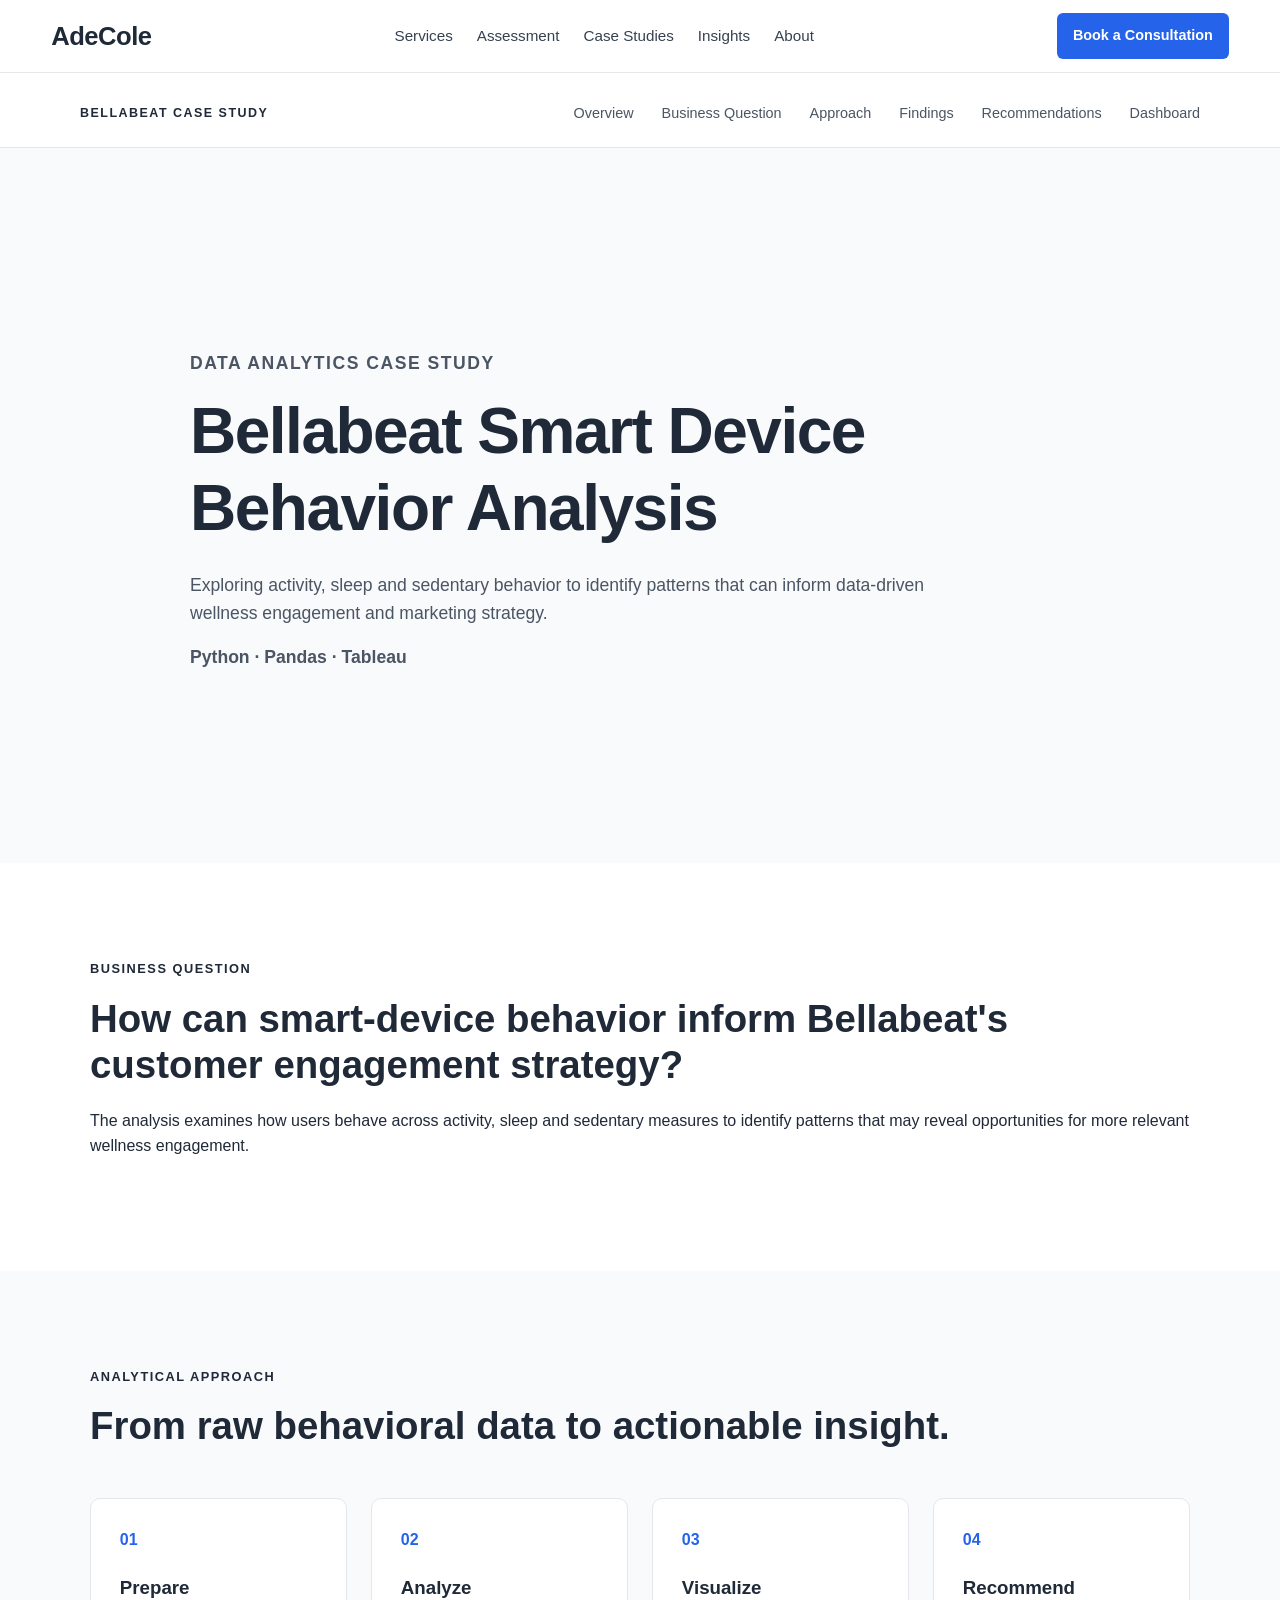
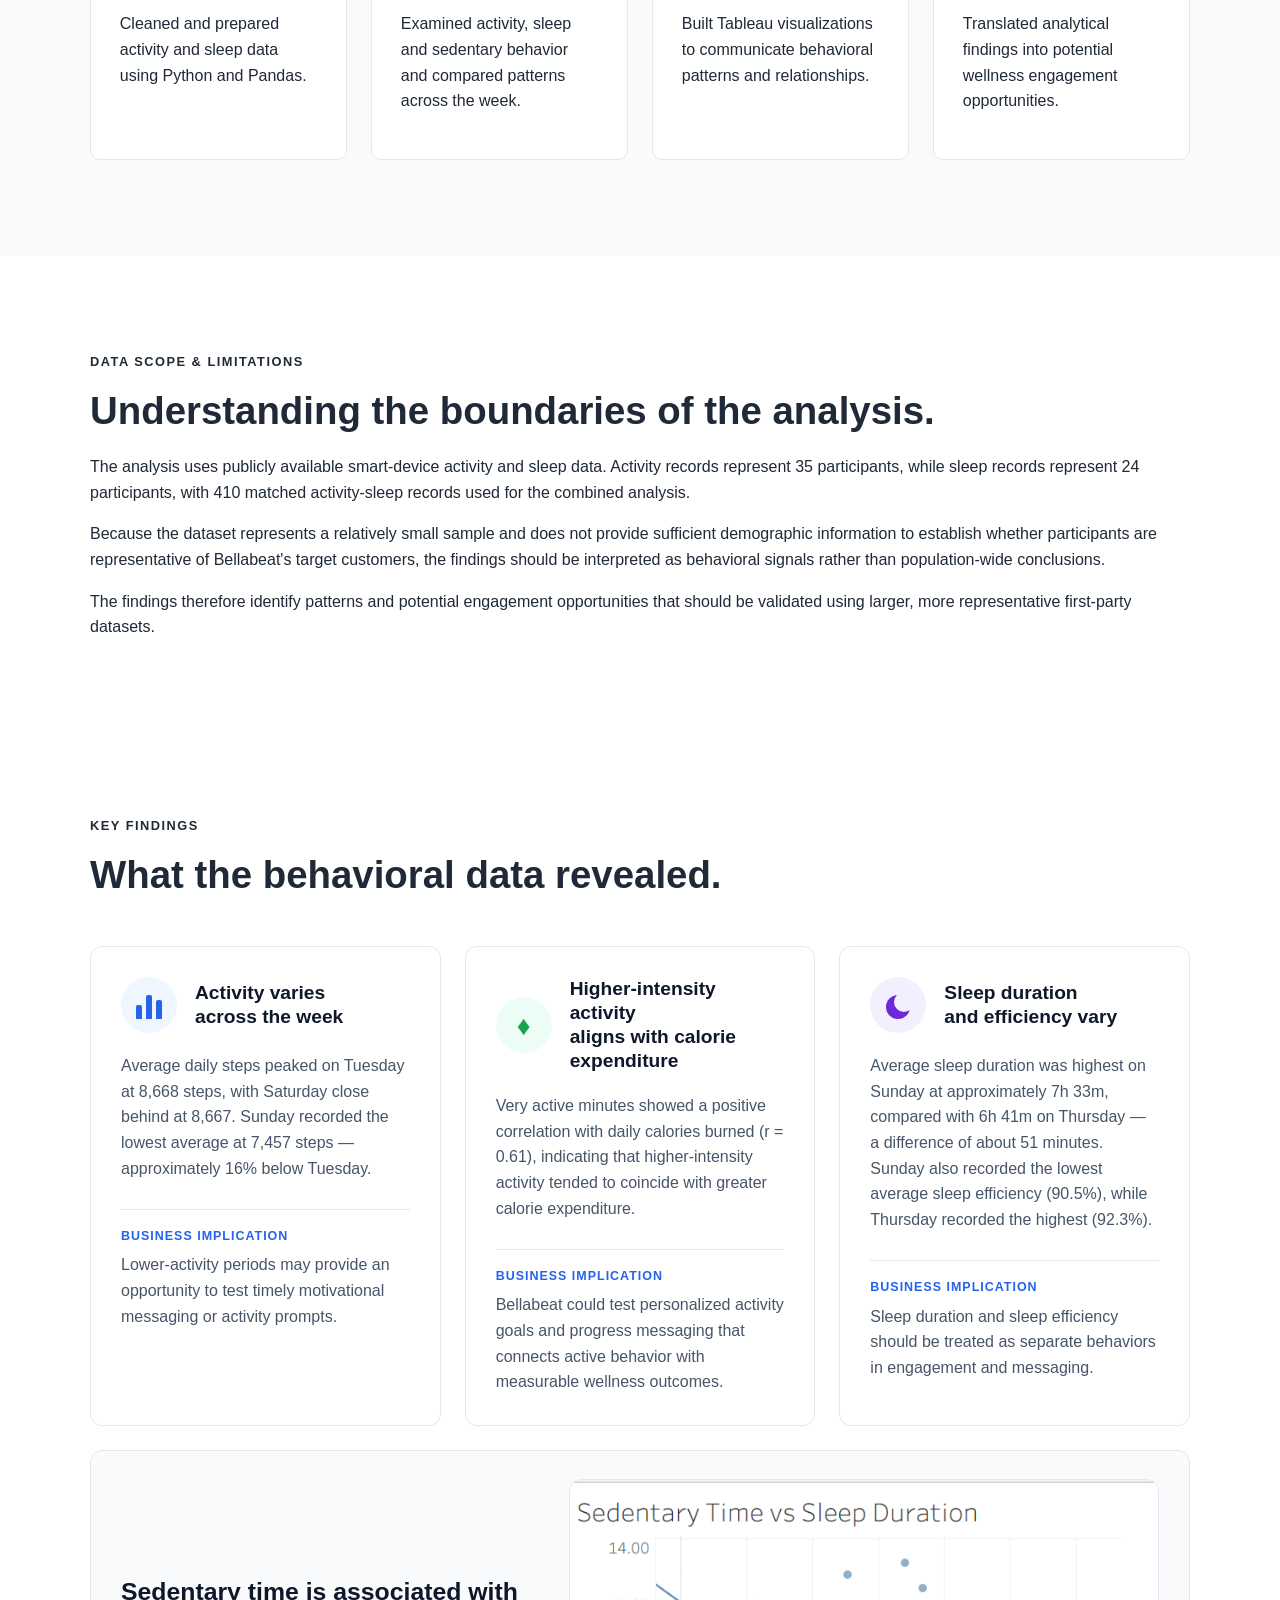
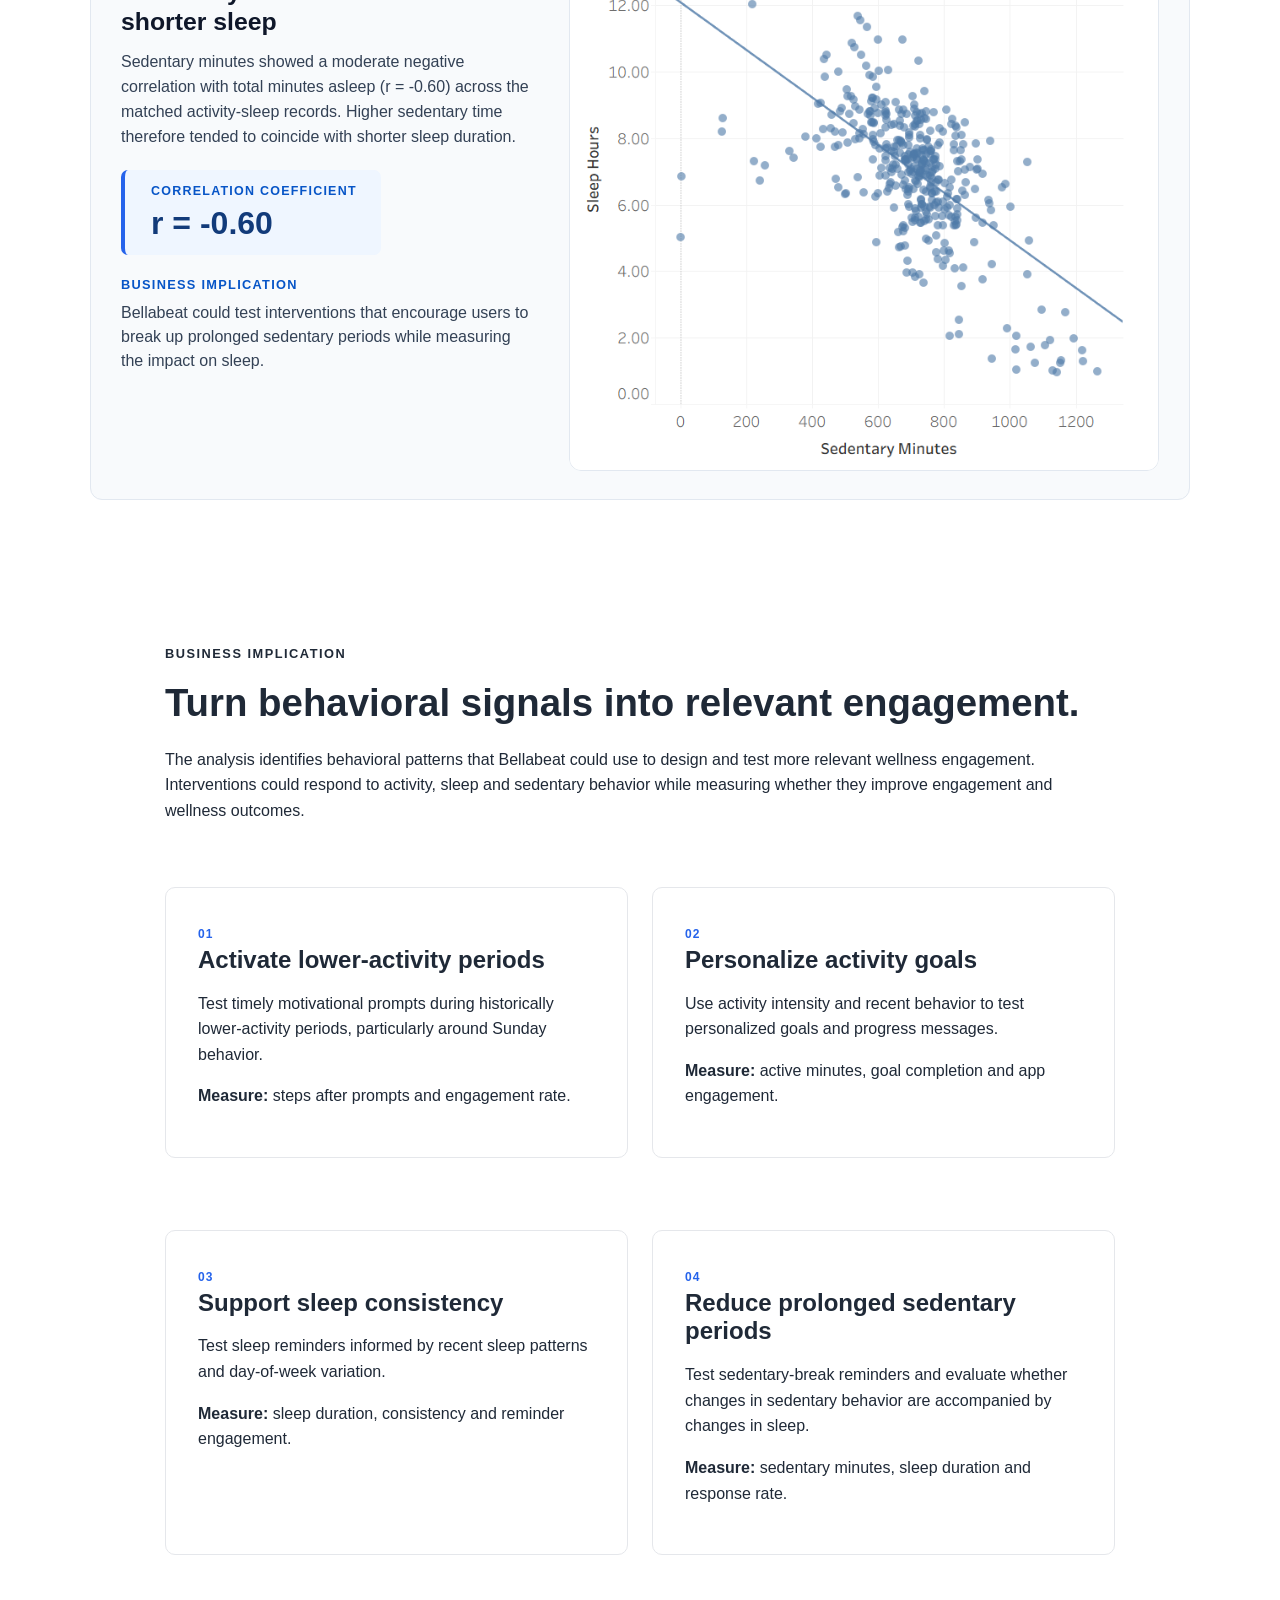
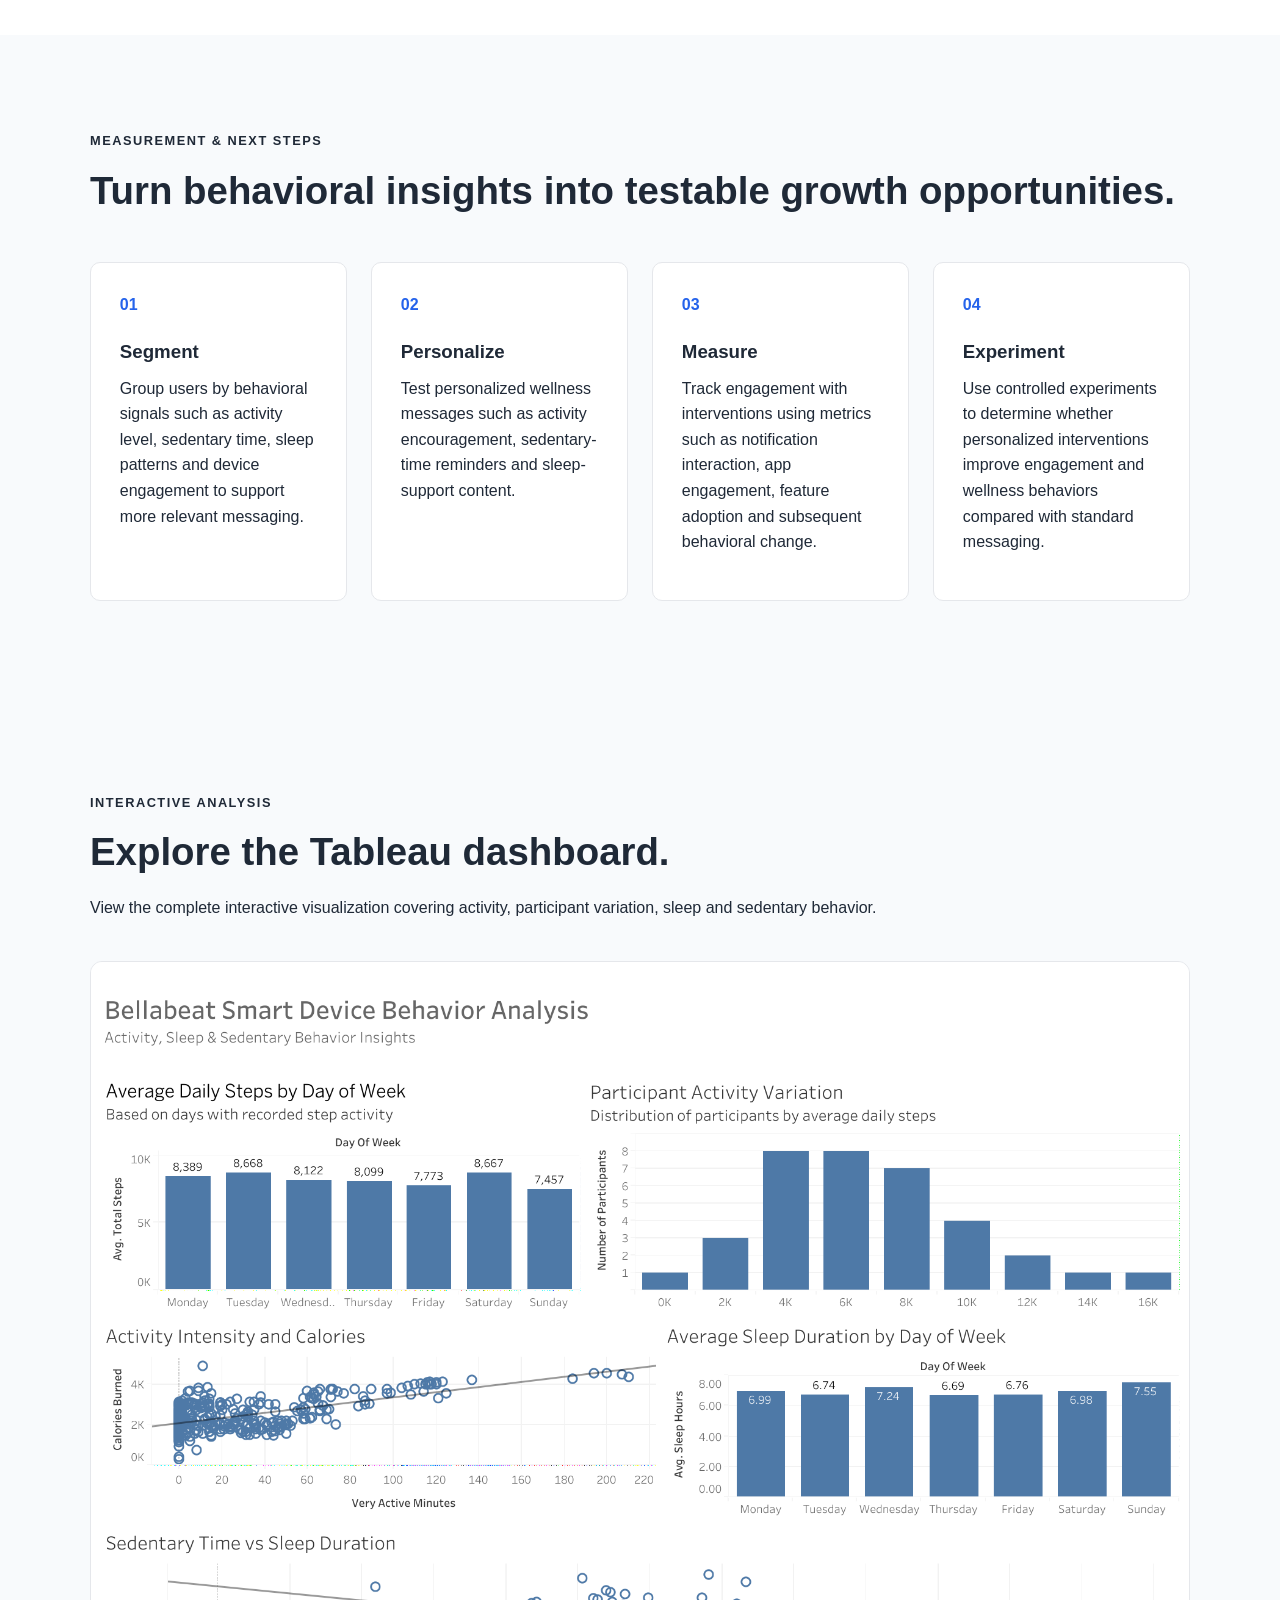
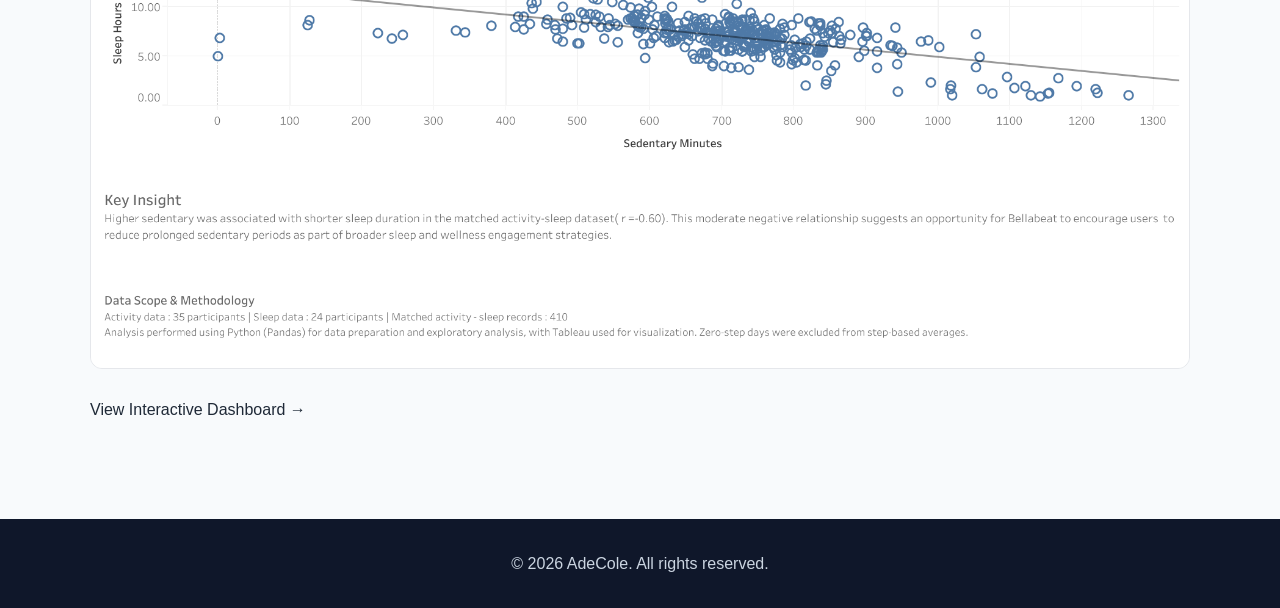
==== bellabeat-case-study.html @ 44831646 "Add Bellabeat and Cyclistic case studies with responsive dashboards" ====
<!DOCTYPE html>
<html lang="en">

<head>
    <meta charset="UTF-8">
    <meta name="viewport" content="width=device-width, initial-scale=1.0">

    <title>Bellabeat Smart Device Behavior Analysis | AdeCole</title>

    <meta
        name="description"
        content="Bellabeat smart device behavior analysis examining activity, sleep and sedentary behavior using Python, Pandas and Tableau."
    >

    <link rel="stylesheet" href="style.css">
</head>

<body>

    <!-- Navigation -->
    <header class="site-header">
        <nav class="navbar">

            <a href="index.html" class="logo">
                AdeCole
            </a>

            <div class="nav-links">
                <a href="index.html#services">Services</a>
                <a href="index.html#assessment">Assessment</a>
                <a href="index.html#projects">Case Studies</a>
                <a href="index.html#insights">Insights</a>
                <a href="index.html#about">About</a>
            </div>

            <a href="index.html#contact" class="nav-cta">
                Book a Consultation
            </a>

        </nav>
    </header>
<nav class="case-study-nav">
    <div class="case-study-nav-inner">

        <span class="case-study-label">
            BELLABEAT CASE STUDY
        </span>

        <div class="case-study-links">
            <a href="#overview">Overview</a>
            <a href="#business-question">Business Question</a>
            <a href="#approach">Approach</a>
            <a href="#findings">Findings</a>
            <a href="#recommendations">Recommendations</a>
            <a href="#dashboard">Dashboard</a>
        </div>

    </div>
</nav>

    <main>

        <!-- Case Study Hero -->
        <section class="case-study-hero" id="overview">

            <div class="hero-content">

                <p class="eyebrow">
                    DATA ANALYTICS CASE STUDY
                </p>

                <h1>
                    Bellabeat Smart Device Behavior Analysis
                </h1>

                <p class="hero-text">
                    Exploring activity, sleep and sedentary behavior to
                    identify patterns that can inform data-driven wellness
                    engagement and marketing strategy.
                </p>

                <p>
                    <strong>Python · Pandas · Tableau</strong>
                </p>

            </div>

        </section>


        <!-- Business Question -->
        <section class="problem" id="business-question">

            <div class="section-container">

                <p class="eyebrow">
                    BUSINESS QUESTION
                </p>

                <h2>
                    How can smart-device behavior inform Bellabeat's
                    customer engagement strategy?
                </h2>

                <p>
                    The analysis examines how users behave across activity,
                    sleep and sedentary measures to identify patterns that
                    may reveal opportunities for more relevant wellness
                    engagement.
                </p>

            </div>

        </section>


        <!-- Analytical Approach -->
        <section class="methodology" id="approach">

            <div class="section-container">

                <p class="eyebrow">
                    ANALYTICAL APPROACH
                </p>

                <h2>
                    From raw behavioral data to actionable insight.
                </h2>

                <div class="method-grid">

                    <div class="method-card">
                        <span>01</span>
                        <h3>Prepare</h3>
                        <p>
                            Cleaned and prepared activity and sleep data
                            using Python and Pandas.
                        </p>
                    </div>

                    <div class="method-card">
                        <span>02</span>
                        <h3>Analyze</h3>
                        <p>
                            Examined activity, sleep and sedentary behavior
                            and compared patterns across the week.
                        </p>
                    </div>

                    <div class="method-card">
                        <span>03</span>
                        <h3>Visualize</h3>
                        <p>
                            Built Tableau visualizations to communicate
                            behavioral patterns and relationships.
                        </p>
                    </div>

                    <div class="method-card">
                        <span>04</span>
                        <h3>Recommend</h3>
                        <p>
                            Translated analytical findings into potential
                            wellness engagement opportunities.
                        </p>
                    </div>

                </div>

            </div>

        </section>
<!-- Data Scope & Limitations -->
<section class="problem">

    <div class="section-container">

        <p class="eyebrow">
            DATA SCOPE & LIMITATIONS
        </p>

        <h2>
            Understanding the boundaries of the analysis.
        </h2>

        <p>
            The analysis uses publicly available smart-device activity
            and sleep data. Activity records represent 35 participants,
            while sleep records represent 24 participants, with 410
            matched activity-sleep records used for the combined analysis.
        </p>

        <p>
            Because the dataset represents a relatively small sample and
            does not provide sufficient demographic information to establish
            whether participants are representative of Bellabeat's target
            customers, the findings should be interpreted as behavioral
            signals rather than population-wide conclusions.
        </p>

        <p>
            The findings therefore identify patterns and potential
            engagement opportunities that should be validated using larger,
            more representative first-party datasets.
        </p>

    </div>

</section>

        <!-- Key Findings -->
        <section class="services" id="findings">

            <div class="section-container">

                <p class="eyebrow">
                    KEY FINDINGS
                </p>

                <h2>
                    What the behavioral data revealed.
                </h2>

                <div class="services-grid">

             <article class="bellabeat-finding-card">

    <div class="bellabeat-finding-header">
        <div class="bellabeat-finding-icon activity-icon" aria-hidden="true">
            <span></span>
            <span></span>
            <span></span>
        </div>

        <h3>Activity varies<br>across the week</h3>
    </div>

    <p class="bellabeat-finding-evidence">
        Average daily steps peaked on Tuesday at 8,668 steps,
        with Saturday close behind at 8,667. Sunday recorded
        the lowest average at 7,457 steps — approximately
        16% below Tuesday.
    </p>

    <div class="bellabeat-finding-business">
        <h4>BUSINESS IMPLICATION</h4>

        <p>
            Lower-activity periods may provide an opportunity
            to test timely motivational messaging or activity prompts.
        </p>
    </div>

</article>

            <article class="bellabeat-finding-card">
        <div class="bellabeat-finding-header">

            <div class="bellabeat-finding-icon intensity-icon" aria-hidden="true">
             <span>♦</span>
            </div>

            <h3>Higher-intensity activity<br>
                aligns with calorie expenditure
            </h3>
        </div>
    <p class="bellabeat-finding-evidence">
        Very active minutes showed a positive correlation
        with daily calories burned (r = 0.61), indicating
        that higher-intensity activity tended to coincide
        with greater calorie expenditure.
    </p>
<div class="bellabeat-finding-business">
        <h4>
            BUSINESS IMPLICATION

        </h4>

    <p>
        Bellabeat could test personalized activity goals
        and progress messaging that connects active
        behavior with measurable wellness outcomes.
    </p>
</div>
</article><article class="bellabeat-finding-card">

    <div class="bellabeat-finding-header">
        <div class="bellabeat-finding-icon sleep-icon" aria-hidden="true">
            <span></span>
        </div>

        <h3>Sleep duration<br>and efficiency vary</h3>
    </div>

    <p class="bellabeat-finding-evidence">
        Average sleep duration was highest on Sunday at
        approximately 7h 33m, compared with 6h 41m on
        Thursday — a difference of about 51 minutes.

        Sunday also recorded the lowest average sleep
        efficiency (90.5%), while Thursday recorded the
        highest (92.3%).
    </p>

    <div class="bellabeat-finding-business">
        <h4>BUSINESS IMPLICATION</h4>

        <p>
            Sleep duration and sleep efficiency should be
            treated as separate behaviors in engagement
            and messaging.
        </p>
    </div>

</article>

<article class="bellabeat-sedentary-card">

    <div class="bellabeat-sedentary-content">

        <h3>
            Sedentary time is associated with shorter sleep
        </h3>

        <p class="bellabeat-sedentary-evidence">
            Sedentary minutes showed a moderate negative correlation
            with total minutes asleep (r = -0.60) across the matched
            activity-sleep records. Higher sedentary time therefore
            tended to coincide with shorter sleep duration.
        </p>

        <div class="bellabeat-correlation">
            <span>CORRELATION COEFFICIENT</span>
            <strong>r = -0.60</strong>
        </div>

        <div class="bellabeat-sedentary-business">
            <h4>BUSINESS IMPLICATION</h4>

            <p>
                Bellabeat could test interventions that encourage users
                to break up prolonged sedentary periods while measuring
                the impact on sleep.
            </p>
        </div>

    </div>

    <div class="bellabeat-sedentary-visual">
        <img
            src="images/bellabeat-sedentary-sleep.png"
            alt="Scatter plot showing the relationship between sedentary time and sleep duration">
    </div>

</article>

        </section>


        <!-- Business Recommendation -->
        <section class="transformation" id="recommendations">

    <div class="section-container">

        <p class="eyebrow">
            BUSINESS IMPLICATION
        </p>

        <h2>
            Turn behavioral signals into relevant engagement.
        </h2>

        <p class="recommendations-intro">
            The analysis identifies behavioral patterns that Bellabeat
            could use to design and test more relevant wellness engagement.
            Interventions could respond to activity, sleep and sedentary
            behavior while measuring whether they improve engagement and
            wellness outcomes.
        </p>

        <div class="recommendation-grid">

            <article class="recommendation-card">
                <span class="recommendation-number">01</span>
                <h3>Activate lower-activity periods</h3>
                <p>
                    Test timely motivational prompts during historically
                    lower-activity periods, particularly around Sunday behavior.
                </p>
                <p class="measure">
                    <strong>Measure:</strong> steps after prompts and engagement rate.
                </p>
            </article>

            <article class="recommendation-card">
                <span class="recommendation-number">02</span>
                <h3>Personalize activity goals</h3>
                <p>
                    Use activity intensity and recent behavior to test
                    personalized goals and progress messages.
                </p>
                <p class="measure">
                    <strong>Measure:</strong> active minutes, goal completion
                    and app engagement.
                </p>
            </article>

            <article class="recommendation-card">
                <span class="recommendation-number">03</span>
                <h3>Support sleep consistency</h3>
                <p>
                    Test sleep reminders informed by recent sleep patterns
                    and day-of-week variation.
                </p>
                <p class="measure">
                    <strong>Measure:</strong> sleep duration, consistency
                    and reminder engagement.
                </p>
            </article>

            <article class="recommendation-card">
                <span class="recommendation-number">04</span>
                <h3>Reduce prolonged sedentary periods</h3>
                <p>
                    Test sedentary-break reminders and evaluate whether
                    changes in sedentary behavior are accompanied by changes
                    in sleep.
                </p>
                <p class="measure">
                    <strong>Measure:</strong> sedentary minutes, sleep duration
                    and response rate.
                </p>
            </article>

        </div>

    </div>

</section>
<!-- Measurement & Next Steps -->
<section class="methodology">

    <div class="section-container">

        <p class="eyebrow">
            MEASUREMENT & NEXT STEPS
        </p>

        <h2>
            Turn behavioral insights into testable growth opportunities.
        </h2>

        <div class="method-grid">

            <div class="method-card">
                <span>01</span>
                <h3>Segment</h3>
                <p>
                    Group users by behavioral signals such as activity level,
                    sedentary time, sleep patterns and device engagement
                    to support more relevant messaging.
                </p>
            </div>

            <div class="method-card">
                <span>02</span>
                <h3>Personalize</h3>
                <p>
                    Test personalized wellness messages such as activity
                    encouragement, sedentary-time reminders and
                    sleep-support content.
                </p>
            </div>

            <div class="method-card">
                <span>03</span>
                <h3>Measure</h3>
                <p>
                    Track engagement with interventions using metrics such
                    as notification interaction, app engagement, feature
                    adoption and subsequent behavioral change.
                </p>
            </div>

            <div class="method-card">
                <span>04</span>
                <h3>Experiment</h3>
                <p>
                    Use controlled experiments to determine whether
                    personalized interventions improve engagement and
                    wellness behaviors compared with standard messaging.
                </p>
            </div>

        </div>

    </div>

</section>

        <!-- Dashboard -->
        <section class="projects" id="dashboard">

            <div class="section-container">

                <p class="eyebrow">
                    INTERACTIVE ANALYSIS
                </p>

                <h2>
                    Explore the Tableau dashboard.
                </h2>

                <p>
                    View the complete interactive visualization covering
                    activity, participant variation, sleep and sedentary
                    behavior.
                </p>

<div class="bellabeat-dashboard-preview">
    <img
        src="images/bellabeat-smart-device-dashboard.png"
        alt="Bellabeat Smart Device Behavior Analysis Tableau dashboard showing activity, sleep and sedentary behavior insights"
    >
</div>
                <a
    href="https://public.tableau.com/app/profile/adesola.ade.cole/viz/Bellabeat_Smart_Device_Behavior_Analytics/SmartDeviceBehaviorOverview"
    target="_blank"
    rel="noopener noreferrer"
    class="btn-primary"
>
    View Interactive Dashboard →
</a>
            </div>

        </section>

    </main>


    <footer class="site-footer">
        <p>
            © 2026 AdeCole. All rights reserved.
        </p>
    </footer>

</body>

</html>
---- style.css ----
/* =========================
   ADECOLE DESIGN FOUNDATION
   ========================= */

* {
    margin: 0;
    padding: 0;
    box-sizing: border-box;
}

html {
    scroll-behavior: smooth;
}

body {
    font-family: Arial, Helvetica, sans-serif;
    line-height: 1.6;
    color: #1f2937;
    background: #ffffff;
}


/* =========================
   GLOBAL ELEMENTS
   ========================= */

a {
    text-decoration: none;
    color: inherit;
}

.section-container {
    width: min(1100px, 90%);
    margin: 0 auto;
}

.eyebrow {
    font-size: 0.8rem;
    font-weight: 700;
    letter-spacing: 1.5px;
    margin-bottom: 1rem;
    text-transform: uppercase;
}

h1,
h2,
h3 {
    line-height: 1.2;
}

h2 {
    font-size: 2.4rem;
    margin-bottom: 1.25rem;
}

p {
    margin-bottom: 1rem;
}


/* =========================
   NAVIGATION
   ========================= */

.site-header {
    position: sticky;
    top: 0;
    z-index: 1000;
    background: #ffffff;
    border-bottom: 1px solid #e5e7eb;
}

.navbar {
    width: min(1200px, 92%);
    min-height: 72px;
    margin: 0 auto;

    display: flex;
    align-items: center;
    justify-content: space-between;
    gap: 2rem;
}

.logo {
    font-size: 1.6rem;
    font-weight: 800;
    letter-spacing: -0.5px;
}

.nav-links {
    display: flex;
    align-items: center;
    gap: 1.5rem;
}

.nav-links a {
    font-size: 0.95rem;
    color: #374151;
    transition: color 0.2s ease;
}

.nav-links a:hover {
    color: #2563eb;
}

.nav-cta {
    padding: 0.7rem 1rem;
    border-radius: 6px;
    background: #2563eb;
    color: #ffffff;
    font-size: 0.9rem;
    font-weight: 700;
}

.menu-toggle {
    display: none;
    border: none;
    background: transparent;
    font-size: 1.8rem;
    cursor: pointer;
}


/* =========================
   MOBILE NAVIGATION
   ========================= */

@media (max-width: 850px) {

    .navbar {
        position: relative;
    }

    .menu-toggle {
        display: block;
        order: 2;
    }

    .nav-cta {
        order: 3;
    }

    .nav-links {
        display: none;
        position: absolute;
        top: 72px;
        left: 0;
        right: 0;

        flex-direction: column;
        align-items: flex-start;

        gap: 0;

        padding: 1.5rem;

        background: #ffffff;
        border-bottom: 1px solid #e5e7eb;
        box-shadow: 0 8px 20px rgba(0, 0, 0, 0.08);
    }

    .nav-links.active {
        display: flex;
    }

    .nav-links a {
        width: 100%;
        padding: 0.75rem 0;
    }
}

/* =========================
   BUTTONS
   ========================= */

.hero-buttons {
    display: flex;
    flex-wrap: wrap;
    gap: 1rem;
    margin-top: 2rem;
}

.primary-button,
.secondary-button {
    display: inline-block;
    padding: 0.9rem 1.3rem;
    border-radius: 6px;
    font-weight: 700;
    transition:
        transform 0.2s ease,
        box-shadow 0.2s ease,
        background 0.2s ease;
}

.primary-button {
    background: #2563eb;
    color: #ffffff;
}

.secondary-button {
    border: 1px solid #cbd5e1;
    color: #1f2937;
    background: #ffffff;
}

.primary-button:hover,
.secondary-button:hover,
.nav-cta:hover {
    transform: translateY(-2px);
}


/* =========================
   HERO
   ========================= */

.hero {
    min-height: 680px;
    display: flex;
    align-items: center;
    background: #f8fafc;
}

.hero-content {
    width: min(900px, 90%);
    margin: 0 auto;
    padding: 6rem 0;
}

.hero h1 {
    max-width: 850px;
    font-size: clamp(2.7rem, 6vw, 4.8rem);
    letter-spacing: -2px;
    margin-bottom: 1.5rem;
}

.hero-text {
    max-width: 720px;
    font-size: 1.2rem;
    color: #4b5563;
}


/* =========================
   GENERAL SECTIONS
   ========================= */

.problem,
.methodology,
.services,
.projects,
.about,
.contact {
    padding: 6rem 0;
}
/* =========================
   TRANSFORMATION
   ========================= */

.transformation {
    padding: 5rem 0;
    background: #ffffff;
}

.transformation .section-container {
    max-width: 950px;
}

.transformation-flow {
    display: grid;
    grid-template-columns: 1fr auto 1fr auto 1fr;
    align-items: center;
    gap: 1rem;
    margin-top: 3rem;
}

.transformation-flow > div:not(.arrow) {
    padding: 1.5rem;
    border: 1px solid #e5e7eb;
    border-radius: 10px;
    background: #f8fafc;
}

.transformation-flow span {
    display: block;
    margin-bottom: 1rem;
    font-weight: 700;
    color: #2563eb;
}

.transformation-flow h3 {
    margin-bottom: 0.5rem;
}

.transformation-flow p {
    margin: 0;
    font-size: 0.95rem;
    color: #4b5563;
}

.transformation-flow .arrow {
    font-size: 1.8rem;
    font-weight: 700;
    color: #2563eb;
}
.problem {
    background: #ffffff;
}

.methodology {
    background: #f8fafc;
}

.services {
    background: #ffffff;
}

.assessment {
    padding: 6rem 0;
    background: #eff6ff;
}

.projects {
    background: #f8fafc;
}

.about {
    background: #ffffff;
}

.contact {
    background: #111827;
    color: #ffffff;
}


/* =========================
   PROBLEM CARDS
   ========================= */

.questions {
    display: grid;
    grid-template-columns: repeat(3, 1fr);
    gap: 1.5rem;
    margin-top: 3rem;
}

.question-card {
    padding: 1.8rem;
    border: 1px solid #e5e7eb;
    border-radius: 10px;
    background: #ffffff;
}

.question-card h3 {
    margin-bottom: 0.75rem;
}


/* =========================
   METHODOLOGY
   ========================= */

.method-grid {
    display: grid;
    grid-template-columns: repeat(4, 1fr);
    gap: 1.5rem;
    margin-top: 3rem;
}

.method-card {
    padding: 1.8rem;
    background: #ffffff;
    border: 1px solid #e5e7eb;
    border-radius: 10px;
}

.method-card span {
    display: block;
    margin-bottom: 1.5rem;
    font-weight: 700;
    color: #2563eb;
}

.method-card h3 {
    margin-bottom: 0.75rem;
}


/* =========================
   SERVICES
   ========================= */

.services-grid {
    display: grid;
    grid-template-columns: repeat(3, 1fr);
    gap: 1.5rem;
    margin-top: 3rem;
}

.service-card {
    padding: 2rem;
    border: 1px solid #e5e7eb;
    border-radius: 10px;
    background: #ffffff;
    transition:
        transform 0.2s ease,
        box-shadow 0.2s ease;
}

.service-card:hover {
    transform: translateY(-4px);
    box-shadow: 0 10px 30px rgba(0, 0, 0, 0.08);
}

.service-card h3 {
    margin-bottom: 0.8rem;
}


/* =========================
   ASSESSMENT
   ========================= */

.assessment .section-container {
    max-width: 900px;
}

.maturity-levels {
    display: flex;
    flex-wrap: wrap;
    gap: 0.75rem;
    margin: 2rem 0;
}

.maturity-levels span {
    padding: 0.7rem 1rem;
    border-radius: 999px;
    background: #ffffff;
    border: 1px solid #bfdbfe;
    font-weight: 700;
    font-size: 0.9rem;
}


/* =========================
   PROJECT
   ========================= */

.project-card {
    max-width: 750px;
    padding: 2.5rem;
    margin-top: 3rem;
    border-radius: 12px;
    background: #ffffff;
    border: 1px solid #e5e7eb;
}

.project-type {
    font-size: 0.75rem;
    font-weight: 700;
    letter-spacing: 1px;
    margin-bottom: 1rem;
}

.project-card h3 {
    font-size: 1.8rem;
    margin-bottom: 1rem;
}

.project-card a {
    color: #2563eb;
    font-weight: 700;
}


/* =========================
   CONTACT
   ========================= */

.contact .section-container {
    max-width: 850px;
}

.contact h2 {
    font-size: 2.8rem;
}


/* =========================
   FOOTER
   ========================= */

.site-footer {
    padding: 2rem;
    text-align: center;
    background: #0f172a;
    color: #cbd5e1;
}

.site-footer p {
    margin: 0;
}


/* =========================
   RESPONSIVE DESIGN
   ========================= */

@media (max-width: 850px) {

    .nav-links {
        display: none;
    }

    .questions,
    .method-grid,
    .services-grid {
        grid-template-columns: 1fr 1fr;
    }

    .hero h1 {
        font-size: 3.2rem;
    }

}


@media (max-width: 600px) {

    .navbar {
        min-height: 64px;
    }

    .nav-cta {
        padding: 0.6rem 0.8rem;
        font-size: 0.8rem;
    }

    .hero {
        min-height: auto;
    }

    .hero-content {
        padding: 5rem 0;
    }

    .hero h1 {
        font-size: 2.6rem;
        letter-spacing: -1px;
    }

    .hero-text {
        font-size: 1.05rem;
    }

    h2 {
        font-size: 2rem;
    }

    .questions,
    .method-grid,
    .services-grid {
        grid-template-columns: 1fr;
    }

    .problem,
    .methodology,
    .services,
    .assessment,
    .projects,
    .about,
    .contact {
        padding: 4rem 0;
    }

    .hero-buttons {
        flex-direction: column;
        align-items: stretch;
    }

    .primary-button,
    .secondary-button {
        text-align: center;
    }
@media (max-width: 600px) {

    .transformation-flow {
        grid-template-columns: 1fr;
    }

    .transformation-flow .arrow {
        text-align: center;
        transform: rotate(90deg);
    }

}
/* =========================
   MOBILE NAVIGATION
   ========================= */

.menu-toggle {
    display: none;
    border: none;
    background: transparent;
    font-size: 1.8rem;
    cursor: pointer;
}


/* Mobile */

@media (max-width: 850px) {

    .menu-toggle {
        display: block;
    }

    .nav-links {
        position: absolute;
        top: 72px;
        left: 0;
        right: 0;

        flex-direction: column;
        align-items: flex-start;

        padding: 1.5rem;

        background: #ffffff;
        border-bottom: 1px solid #e5e7eb;
    }

    .nav-links.active {
        display: flex;
    }

    .nav-links a {
        width: 100%;
        padding: 0.7rem 0;
    }

}
/* =========================
   ASSESSMENT INTERACTION
   ========================= */

.assessment-card {
    max-width: 800px;
    margin-top: 2.5rem;
    padding: 2.5rem;

    background: #ffffff;
    border: 1px solid #bfdbfe;
    border-radius: 12px;

    box-shadow: 0 10px 30px rgba(0, 0, 0, 0.05);
}

.assessment-card h3 {
    font-size: 1.4rem;
    margin-bottom: 2rem;
}

.assessment-options {
    display: grid;
    gap: 1rem;
}

.assessment-option {
    width: 100%;
    padding: 1rem 1.2rem;

    text-align: left;

    background: #ffffff;
    border: 1px solid #cbd5e1;
    border-radius: 8px;

    font-size: 1rem;
    cursor: pointer;

    transition:
        background 0.2s ease,
        border-color 0.2s ease,
        transform 0.2s ease;
}

.assessment-option:hover {
    background: #eff6ff;
    border-color: #2563eb;
    transform: translateX(4px);
}

.assessment-result {
    display: none;
    margin-top: 2rem;
    padding: 1.5rem;

    background: #f8fafc;
    border-left: 4px solid #2563eb;
    border-radius: 6px;
}

.assessment-result.visible {
    display: block;
}

.assessment-result h3 {
    margin-bottom: 0.5rem;
}
}
/* =========================
   ASSESSMENT PROGRESS
   ========================= */

.assessment-progress {
    margin-bottom: 1.5rem;
    font-size: 0.85rem;
    font-weight: 700;
    color: #2563eb;
    text-transform: uppercase;
    letter-spacing: 1px;
}
/* =========================
   ASSESSMENT NAVIGATION
   ========================= */

.assessment-next {
    margin-top: 1.5rem;
    border: none;
    cursor: pointer;
}

.assessment-next:disabled {
    opacity: 0.5;
    cursor: not-allowed;
    transform: none;
}
/* =========================
   DIAGNOSTIC RECOMMENDATION
   ========================= */

.diagnostic-recommendation {
    margin-top: 1.5rem;
    padding: 1.25rem;

    background: #eff6ff;
    border: 1px solid #bfdbfe;
    border-radius: 8px;
}

.diagnostic-recommendation strong {
    display: block;
    margin-bottom: 0.5rem;

    color: #1d4ed8;
}

.diagnostic-recommendation p {
    margin: 0;
}
/* =========================
   DIAGNOSTIC INSIGHT
   ========================= */

.diagnostic-insight {
    margin-top: 1rem;
    padding: 1.25rem;

    background: #f8fafc;
    border: 1px solid #e2e8f0;
    border-radius: 8px;
}

.diagnostic-insight strong {
    display: block;
    margin-bottom: 0.5rem;
}
.diagnostic-action {
    margin-top: 1rem;
    padding: 1.25rem;

    background: #ffffff;
    border: 1px solid #cbd5e1;
    border-radius: 8px;
}

.diagnostic-action strong {
    display: block;
    margin-bottom: 0.5rem;
}
/* =========================
   DIAGNOSTIC RESULTS
   ========================= */

.diagnostic-score {
    padding: 2rem;
    margin-bottom: 1rem;

    background: #f8fafc;
    border: 1px solid #e2e8f0;
    border-radius: 12px;

    text-align: center;
}

.diagnostic-label {
    display: block;

    margin-bottom: 0.5rem;

    font-size: 0.75rem;
    font-weight: 700;
    letter-spacing: 0.08em;

    color: #64748b;
}

.diagnostic-maturity {
    display: block;

    margin-bottom: 1rem;

    font-size: 1.5rem;
}

.diagnostic-score-number {
    font-size: 3rem;
    font-weight: 700;
}

.diagnostic-score-number span {
    font-size: 1.25rem;
    font-weight: 400;

    color: #64748b;
}

.diagnostic-score p {
    margin: 0;

    color: #64748b;
}


.diagnostic-card {
    position: relative;

    margin-top: 1rem;
    padding: 1.25rem;

    background: #ffffff;
    border: 1px solid #e2e8f0;
    border-radius: 8px;
}

.diagnostic-card strong {
    display: block;

    font-size: 1.1rem;
}

.diagnostic-value {
    position: absolute;

    top: 1.25rem;
    right: 1.25rem;

    font-weight: 700;
}


.diagnostic-priority {
    border-left: 4px solid #1a73e8;
}
.diagnostic-action {
    margin-top: 1rem;
    padding: 1.25rem;

    background: #f8fafc;
    border: 1px solid #e2e8f0;
    border-radius: 8px;
}

.diagnostic-action strong {
    display: block;
    margin-bottom: 0.5rem;

    font-size: 1.25rem;
}

.diagnostic-action p {
    margin: 0;

    color: #475569;
    line-height: 1.6;
}
.diagnostic-plan {
    margin-top: 1rem;
    padding: 1.25rem;

    background: #ffffff;
    border: 1px solid #e2e8f0;
    border-radius: 8px;
}

.diagnostic-plan ol {
    margin: 0.75rem 0 0 1.25rem;
    padding: 0;
}

.diagnostic-plan li {
    margin-bottom: 0.75rem;
    line-height: 1.5;
}

.diagnostic-plan li:last-child {
    margin-bottom: 0;
}
.secondary-button {
    display: inline-block;

    margin-top: 1rem;
    margin-left: 0.5rem;

    padding: 0.75rem 1.25rem;

    background: #ffffff;
    border: 1px solid #cbd5e1;
    border-radius: 6px;

    font: inherit;
    cursor: pointer;
}

.secondary-button:hover {
    background: #f8fafc;
}
/* =========================
   CASE STUDY
   ========================= */

.case-study-hero {
    padding: 7rem 0 5rem;
    background: #f8fafc;
}

.case-study-hero .section-container {
    max-width: 950px;
}

.case-study-hero h1 {
    max-width: 850px;
    margin-bottom: 1.5rem;
    font-size: clamp(2.6rem, 5vw, 4.2rem);
    letter-spacing: -1.5px;
}

.case-study-hero p {
    max-width: 750px;
    font-size: 1.1rem;
    color: #4b5563;
}


.case-study-overview {
    padding: 6rem 0;
    background: #ffffff;
}

.case-study-overview .section-container {
    max-width: 1000px;
}

.case-study-overview > .section-container > p {
    max-width: 760px;
}


.case-study-metrics {
    display: grid;
    grid-template-columns: repeat(4, 1fr);
    gap: 1.25rem;
    margin-top: 3rem;
}

.case-study-metric {
    padding: 1.75rem;
    border: 1px solid #e5e7eb;
    border-radius: 10px;
    background: #f8fafc;
}

.case-study-metric strong {
    display: block;
    margin-bottom: 0.4rem;
    font-size: 1.6rem;
    color: #1f2937;
}

.case-study-metric span {
    font-size: 0.9rem;
    color: #64748b;
}
@media (max-width: 850px) {

    .case-study-metrics {
        grid-template-columns: repeat(2, 1fr);
    }

}

@media (max-width: 600px) {

    .case-study-metrics {
        grid-template-columns: 1fr;
    }

    .case-study-hero {
        padding: 5rem 0 4rem;
    }

}
.case-study-section {
    padding: 6rem 0;
    background: #f8fafc;
}
#findings {
    padding: 4rem 0;
}
.case-study-content {
    max-width: 900px;
}

.case-study-content > p {
    max-width: 760px;
}

.case-study-question {
    max-width: 760px;
    margin: 2.5rem 0;
    padding: 2rem;
    border-left: 4px solid #2563eb;
    background: #ffffff;
}

.case-study-question p {
    margin: 0;
    font-size: 1.4rem;
    font-weight: 700;
    line-height: 1.5;
}
.case-study-section-light {
    background: #ffffff;
}
.data-validation {
    max-width: 760px;
    margin-top: 3rem;
    padding: 2rem;
    border: 1px solid #bfdbfe;
    border-radius: 10px;
    background: #eff6ff;
}

.validation-label {
    margin-bottom: 0.75rem;
    font-size: 0.75rem;
    font-weight: 700;
    letter-spacing: 1.2px;
    color: #2563eb;
}

.data-validation h3 {
    margin-bottom: 1rem;
    font-size: 1.35rem;
}

.data-validation p:last-child {
    margin-bottom: 0;
}
.dataset-summary {
    max-width: 760px;
    margin-top: 3rem;
}

.dataset-summary h3 {
    margin-bottom: 1.5rem;
}

.dataset-grid {
    display: grid;
    grid-template-columns: repeat(2, 1fr);
    gap: 1rem;
    margin-bottom: 1.5rem;
}

.dataset-grid > div {
    padding: 1.25rem;
    border: 1px solid #e5e7eb;
    border-radius: 8px;
    background: #f8fafc;
}

.dataset-grid strong,
.dataset-grid span {
    display: block;
}

.dataset-grid strong {
    margin-bottom: 0.35rem;
    font-size: 0.85rem;
}

.dataset-grid span {
    color: #64748b;
}

@media (max-width: 600px) {

    .dataset-grid {
        grid-template-columns: 1fr;
    }

}
.process-flow {
    max-width: 760px;
    display: grid;
    grid-template-columns: 1fr auto 1fr;
    align-items: center;
    gap: 1.5rem;
    margin-top: 3rem;
}

.process-flow > div:not(.process-arrow) {
    padding: 1.75rem;
    text-align: center;
    border: 1px solid #e5e7eb;
    border-radius: 10px;
    background: #ffffff;
}

.process-flow strong {
    display: block;
    margin-bottom: 0.4rem;
    font-size: 1.8rem;
}

.process-flow span {
    color: #64748b;
}

.process-arrow {
    font-size: 1.8rem;
    font-weight: 700;
    color: #2563eb;
}

@media (max-width: 600px) {

    .process-flow {
        grid-template-columns: 1fr;
    }

    .process-arrow {
        text-align: center;
        transform: rotate(90deg);
    }

}
.cleaning-summary {
    max-width: 760px;
    margin-top: 3rem;
}

.cleaning-summary > h3 {
    margin-bottom: 1.5rem;
}

.cleaning-grid {
    display: grid;
    grid-template-columns: repeat(2, 1fr);
    gap: 1rem;
}

.cleaning-grid > div {
    padding: 1.5rem;
    border: 1px solid #e5e7eb;
    border-radius: 10px;
    background: #ffffff;
}

.cleaning-grid span {
    display: block;
    margin-bottom: 1rem;
    font-size: 0.8rem;
    font-weight: 700;
    color: #2563eb;
}

.cleaning-grid h3 {
    margin-bottom: 0.6rem;
}

.cleaning-grid p {
    margin: 0;
    color: #4b5563;
}

@media (max-width: 600px) {

    .cleaning-grid {
        grid-template-columns: 1fr;
    }

}
.cleaning-audit {
    max-width: 760px;
    margin-top: 3rem;
    padding: 2rem;
    border: 1px solid #e5e7eb;
    border-radius: 10px;
    background: #ffffff;
}

.cleaning-audit h3 {
    margin-bottom: 1.5rem;
}

.audit-row {
    display: flex;
    justify-content: space-between;
    gap: 2rem;
    padding: 0.9rem 0;
    border-bottom: 1px solid #e5e7eb;
}

.audit-row span {
    color: #4b5563;
}

.audit-row strong {
    white-space: nowrap;
}

.audit-total {
    margin-top: 0.5rem;
    padding-top: 1.25rem;
    border-bottom: none;
}

.audit-total span,
.audit-total strong {
    font-weight: 700;
    color: #1f2937;
}
.quality-note {
    max-width: 760px;
    margin-top: 2rem;
    padding: 1.5rem 2rem;
    border-left: 4px solid #2563eb;
    background: #eff6ff;
}

.quality-note h3 {
    margin-bottom: 0.75rem;
}

.quality-note p:last-child {
    margin-bottom: 0;
}
.analysis-finding {
    max-width: 760px;
    margin-top: 4rem;
    padding-top: 2rem;
    border-top: 1px solid #e5e7eb;
}

.finding-number {
    margin-bottom: 0.75rem;
    font-size: 0.75rem;
    font-weight: 700;
    letter-spacing: 1.2px;
    color: #2563eb;
}

.analysis-finding h3 {
    margin-bottom: 1rem;
    font-size: 1.6rem;
}

.finding-metrics {
    display: grid;
    grid-template-columns: repeat(4, 1fr);
    gap: 1rem;
    margin: 2rem 0;
}

.finding-metrics > div {
    padding: 1.25rem;
    border: 1px solid #e5e7eb;
    border-radius: 8px;
    background: #ffffff;
}

.finding-metrics span,
.finding-metrics strong,
.finding-metrics small {
    display: block;
}

.finding-metrics span {
    margin-bottom: 0.5rem;
    font-size: 0.8rem;
    font-weight: 700;
    color: #64748b;
}

.finding-metrics strong {
    margin-bottom: 0.25rem;
    font-size: 1.25rem;
}

.finding-metrics small {
    color: #64748b;
}

.finding-interpretation {
    padding: 1.5rem;
    border-left: 4px solid #2563eb;
    background: #f8fafc;
}

@media (max-width: 750px) {

    .finding-metrics {
        grid-template-columns: repeat(2, 1fr);
    }

}

@media (max-width: 450px) {

    .finding-metrics {
        grid-template-columns: 1fr;
    }

}
.weekly-highlights {
    display: grid;
    grid-template-columns: repeat(2, 1fr);
    gap: 1rem;
    margin: 2rem 0;
}

.weekly-highlights > div {
    padding: 1.5rem;
    border: 1px solid #e5e7eb;
    border-radius: 8px;
    background: #ffffff;
}

.weekly-highlights span,
.weekly-highlights strong,
.weekly-highlights small {
    display: block;
}

.weekly-highlights span {
    margin-bottom: 0.5rem;
    font-size: 0.8rem;
    font-weight: 700;
    color: #64748b;
}

.weekly-highlights strong {
    margin-bottom: 0.25rem;
    font-size: 1.5rem;
}

.weekly-highlights small {
    color: #64748b;
}

.weekly-table {
    margin: 2rem 0;
    border: 1px solid #e5e7eb;
    border-radius: 8px;
    overflow: hidden;
}

.weekly-row {
    display: grid;
    grid-template-columns: 1fr 1fr 1fr;
    padding: 0.85rem 1rem;
    border-bottom: 1px solid #e5e7eb;
}

.weekly-row:last-child {
    border-bottom: none;
}

.weekly-header {
    font-weight: 700;
    background: #f8fafc;
}

.weekly-row span:nth-child(2),
.weekly-row span:nth-child(3) {
    text-align: right;
}

@media (max-width: 600px) {

    .weekly-highlights {
        grid-template-columns: 1fr;
    }

}
.season-highlights {
    display: grid;
    grid-template-columns: repeat(4, 1fr);
    gap: 1rem;
    margin: 2rem 0;
}

.season-highlights > div {
    padding: 1.25rem;
    border: 1px solid #e5e7eb;
    border-radius: 8px;
    background: #ffffff;
}

.season-highlights span,
.season-highlights strong,
.season-highlights small {
    display: block;
}

.season-highlights span {
    margin-bottom: 0.5rem;
    font-size: 0.8rem;
    font-weight: 700;
    color: #64748b;
}

.season-highlights strong {
    margin-bottom: 0.25rem;
    font-size: 1.25rem;
}

.season-highlights small {
    color: #64748b;
}

.monthly-table {
    margin: 2rem 0;
    border: 1px solid #e5e7eb;
    border-radius: 8px;
    overflow: hidden;
}

.monthly-row {
    display: grid;
    grid-template-columns: 1fr 1fr 1fr;
    padding: 0.75rem 1rem;
    border-bottom: 1px solid #e5e7eb;
}

.monthly-row:last-child {
    border-bottom: none;
}

.monthly-header {
    font-weight: 700;
    background: #f8fafc;
}

.monthly-row span:nth-child(2),
.monthly-row span:nth-child(3) {
    text-align: right;
}

@media (max-width: 750px) {

    .season-highlights {
        grid-template-columns: repeat(2, 1fr);
    }

}

@media (max-width: 450px) {

    .season-highlights {
        grid-template-columns: 1fr;
    }

}
.bike-type-grid {
    display: grid;
    grid-template-columns: repeat(4, 1fr);
    gap: 1rem;
    margin: 2rem 0;
}

.bike-type-grid > div {
    padding: 1.25rem;
    border: 1px solid #e5e7eb;
    border-radius: 8px;
    background: #ffffff;
}

.bike-type-grid span,
.bike-type-grid strong,
.bike-type-grid small {
    display: block;
}

.bike-type-grid span {
    margin-bottom: 0.5rem;
    font-size: 0.8rem;
    font-weight: 700;
    color: #64748b;
}

.bike-type-grid strong {
    margin-bottom: 0.25rem;
    font-size: 1.25rem;
}

.bike-type-grid small {
    color: #64748b;
}

.bike-rider-table {
    margin: 2rem 0;
    border: 1px solid #e5e7eb;
    border-radius: 8px;
    overflow: hidden;
}

.bike-rider-row {
    display: grid;
    grid-template-columns: 1fr 1fr 1fr;
    padding: 0.85rem 1rem;
    border-bottom: 1px solid #e5e7eb;
}

.bike-rider-row:last-child {
    border-bottom: none;
}

.bike-rider-header {
    font-weight: 700;
    background: #f8fafc;
}

.bike-rider-row span:nth-child(2),
.bike-rider-row span:nth-child(3) {
    text-align: right;
}

@media (max-width: 750px) {

    .bike-type-grid {
        grid-template-columns: repeat(2, 1fr);
    }

}

@media (max-width: 450px) {

    .bike-type-grid {
        grid-template-columns: 1fr;
    }

}
.dashboard-placeholder {
    max-width: 900px;
    margin-top: 3rem;
    padding: 4rem 2rem;
    text-align: center;
    border: 1px dashed #94a3b8;
    border-radius: 10px;
    background: #ffffff;
}

.dashboard-placeholder h3 {
    margin-bottom: 0.75rem;
}

.dashboard-placeholder p:last-child {
    margin-bottom: 0;
    color: #64748b;
}
.dashboard-showcase {
    max-width: 1000px;
    margin-top: 3rem;
}

.dashboard-showcase > p {
    max-width: 760px;
}

.dashboard-figure {
    margin: 2rem 0 0;
}

.dashboard-figure img {
    display: block;
    width: 100%;
    height: auto;
    border: 1px solid #e5e7eb;
    border-radius: 10px;
}

.dashboard-figure figcaption {
    margin-top: 0.75rem;
    font-size: 0.85rem;
    color: #64748b;
}
.visualization-rationale {
    margin-top: 3rem;
}

.visualization-rationale > h3 {
    margin-bottom: 0.75rem;
}

.visualization-grid {
    display: grid;
    grid-template-columns: repeat(2, 1fr);
    gap: 1rem;
    margin: 2rem 0;
}

.visualization-grid > div {
    padding: 1.5rem;
    border: 1px solid #e5e7eb;
    border-radius: 10px;
    background: #ffffff;
}

.visualization-grid span {
    display: block;
    margin-bottom: 0.6rem;
    font-size: 0.75rem;
    font-weight: 700;
    letter-spacing: 1px;
    color: #2563eb;
}

.visualization-grid h4 {
    margin-bottom: 0.75rem;
    font-size: 1.2rem;
}

.visualization-grid p {
    margin: 0;
    color: #4b5563;
}

.design-note {
    padding: 1.5rem;
    border-left: 4px solid #2563eb;
    background: #f8fafc;
}

@media (max-width: 600px) {

    .visualization-grid {
        grid-template-columns: 1fr;
    }

}
.recommendation-grid {
    display: grid;
    grid-template-columns: repeat(2, minmax(0, 1fr));
    gap: 24px;
}
.recommendation-card {
    max-width: 760px;
    margin-top: 3rem;
    padding: 2rem;
    border: 1px solid #e5e7eb;
    border-radius: 10px;
    background: #ffffff;
}

.recommendation-number {
    margin-bottom: 0.75rem;
    font-size: 0.75rem;
    font-weight: 700;
    letter-spacing: 1.2px;
    color: #2563eb;
}

.recommendation-card h3 {
    margin-bottom: 1rem;
    font-size: 1.5rem;
}

.recommendation-evidence {
    margin: 1.5rem 0;
    padding: 1.25rem;
    border-left: 4px solid #2563eb;
    background: #f8fafc;
}

.recommendation-evidence span,
.recommendation-evidence strong {
    display: block;
}

.recommendation-evidence span {
    margin-bottom: 0.5rem;
    font-size: 0.75rem;
    font-weight: 700;
    letter-spacing: 1px;
    color: #2563eb;
}

.recommendation-hypothesis {
    margin-top: 1.5rem;
    color: #4b5563;
}
.measurement-framework {
    max-width: 760px;
    margin-top: 4rem;
    padding-top: 2rem;
    border-top: 1px solid #e5e7eb;
}

.measurement-framework h3 {
    margin-bottom: 1rem;
    font-size: 1.5rem;
}

.measurement-grid {
    display: grid;
    grid-template-columns: repeat(2, 1fr);
    gap: 1rem;
    margin: 2rem 0;
}

.measurement-grid > div {
    padding: 1.5rem;
    border: 1px solid #e5e7eb;
    border-radius: 10px;
    background: #ffffff;
}

.measurement-grid strong,
.measurement-grid span {
    display: block;
}

.measurement-grid strong {
    margin-bottom: 0.5rem;
}

.measurement-grid span {
    color: #64748b;
}

.experiment-note {
    padding: 1.5rem;
    border-left: 4px solid #2563eb;
    background: #f8fafc;
}

.experiment-note strong {
    display: block;
    margin-bottom: 0.5rem;
}

.experiment-note p {
    margin: 0;
}

@media (max-width: 600px) {

    .measurement-grid {
        grid-template-columns: 1fr;
    }

}
.limitations-grid {
    display: grid;
    grid-template-columns: repeat(2, 1fr);
    gap: 1rem;
    margin-top: 2.5rem;
}

.limitations-grid > div {
    padding: 1.5rem;
    border: 1px solid #e5e7eb;
    border-radius: 10px;
    background: #ffffff;
}

.limitations-grid h3 {
    margin-bottom: 0.75rem;
    font-size: 1.05rem;
}

.limitations-grid p {
    margin: 0;
    color: #4b5563;
}

@media (max-width: 600px) {

    .limitations-grid {
        grid-template-columns: 1fr;
    }

}
.case-study-takeaway {
    max-width: 760px;
    margin-top: 3rem;
    padding: 2rem;
    border-left: 4px solid #2563eb;
    background: #ffffff;
}

.case-study-takeaway span {
    display: block;
    margin-bottom: 0.75rem;
    font-size: 0.75rem;
    font-weight: 700;
    letter-spacing: 1.2px;
    color: #2563eb;
}

.case-study-takeaway p {
    margin: 0;
    font-size: 1.2rem;
    font-weight: 600;
    line-height: 1.6;
}
.duration-comparison {
    display: grid;
    grid-template-columns: 1fr auto 1fr;
    align-items: center;
    gap: 2rem;
    max-width: 650px;
    margin: 2rem 0 1rem;
}

.duration-group {
    padding: 1.75rem;
    text-align: center;
    border: 1px solid #e5e7eb;
    border-radius: 10px;
    background: #ffffff;
}

.duration-label {
    display: block;
    margin-bottom: 0.5rem;
    font-size: 0.75rem;
    font-weight: 700;
    letter-spacing: 1px;
    color: #2563eb;
}

.duration-value {
    display: block;
    font-size: 2.25rem;
    line-height: 1.1;
    color: #111827;
}

.duration-metric {
    display: block;
    margin-top: 0.5rem;
    color: #64748b;
}

.duration-vs {
    font-size: 0.75rem;
    font-weight: 700;
    color: #94a3b8;
}

.supporting-stat {
    margin: 1rem 0 1.5rem;
    color: #64748b;
}

@media (max-width: 600px) {

    .duration-comparison {
        grid-template-columns: 1fr;
        gap: 0.75rem;
    }

    .duration-vs {
        text-align: center;
    }
}
.weekly-chart {
    max-width: 760px;
    margin: 2rem 0;
    padding: 1.5rem;
    border: 1px solid #e5e7eb;
    border-radius: 10px;
    background: #ffffff;
}

.weekly-chart-legend {
    display: flex;
    justify-content: flex-end;
    gap: 1.5rem;
    margin-bottom: 1.25rem;
    font-size: 0.8rem;
    color: #64748b;
}

.weekly-chart-legend span {
    display: flex;
    align-items: center;
    gap: 0.4rem;
}

.weekly-chart-legend i {
    width: 10px;
    height: 10px;
    border-radius: 50%;
}

.legend-casual {
    background: #2563eb;
}

.legend-member {
    background: #94a3b8;
}

.weekly-chart-row {
    display: grid;
    grid-template-columns: 45px 1fr 1fr;
    align-items: center;
    gap: 0.75rem;
    margin-bottom: 0.8rem;
}

.weekly-chart-row:last-child {
    margin-bottom: 0;
}

.day-label {
    font-size: 0.8rem;
    font-weight: 700;
    color: #4b5563;
}

.bar-track {
    height: 26px;
    border-radius: 5px;
    background: #f1f5f9;
    overflow: hidden;
}

.weekly-bar {
    height: 100%;
    display: flex;
    align-items: center;
    justify-content: flex-end;
    min-width: 42px;
    padding-right: 0.45rem;
    border-radius: 5px;
}

.weekly-bar span {
    font-size: 0.7rem;
    font-weight: 700;
}

.casual-bar {
    background: #2563eb;
    color: #ffffff;
}

.member-bar {
    background: #cbd5e1;
    color: #1f2937;
}

@media (max-width: 600px) {

    .weekly-chart-row {
        grid-template-columns: 35px 1fr 1fr;
        gap: 0.4rem;
    }

    .weekly-chart {
        padding: 1rem;
    }

}
.seasonality-summary {
    max-width: 760px;
    margin: 2rem 0;
    display: grid;
    gap: 1rem;
}

.seasonality-group {
    padding: 1.5rem;
    border: 1px solid #e5e7eb;
    border-radius: 10px;
    background: #ffffff;
}

.seasonality-heading {
    display: flex;
    justify-content: space-between;
    gap: 1rem;
    margin-bottom: 1.5rem;
}

.seasonality-heading strong {
    font-size: 1rem;
}

.seasonality-heading span {
    font-size: 0.8rem;
    color: #64748b;
}

.seasonality-range {
    display: grid;
    grid-template-columns: 1fr auto 1fr;
    align-items: center;
    gap: 1.5rem;
}

.season-point span,
.season-point strong,
.season-point small {
    display: block;
}

.season-point span {
    margin-bottom: 0.35rem;
    font-size: 0.7rem;
    font-weight: 700;
    letter-spacing: 0.8px;
    color: #64748b;
}

.season-point strong {
    font-size: 1.6rem;
}

.season-point small {
    margin-top: 0.25rem;
    color: #64748b;
}

.season-peak {
    text-align: right;
}

.season-arrow {
    text-align: center;
    color: #2563eb;
}

.season-arrow span {
    display: block;
    font-size: 1.8rem;
}

.season-arrow small {
    display: block;
    margin-top: 0.2rem;
    font-weight: 700;
}

@media (max-width: 600px) {

    .seasonality-heading {
        display: block;
    }

    .seasonality-heading span {
        display: block;
        margin-top: 0.25rem;
    }

    .seasonality-range {
        grid-template-columns: 1fr;
        gap: 0.75rem;
    }

    .season-arrow {
        transform: rotate(90deg);
    }

    .season-peak {
        text-align: left;
    }
}
.bike-summary {
    display: grid;
    grid-template-columns: repeat(2, 1fr);
    gap: 1rem;
    max-width: 760px;
    margin: 2rem 0;
}

.bike-summary-card {
    padding: 1.5rem;
    border: 1px solid #e5e7eb;
    border-radius: 10px;
    background: #ffffff;
}

.bike-summary-label {
    display: block;
    margin-bottom: 1.25rem;
    font-size: 0.72rem;
    font-weight: 700;
    letter-spacing: 1px;
    color: #2563eb;
}

.bike-share-row {
    display: grid;
    grid-template-columns: repeat(2, 1fr);
    gap: 1rem;
    margin-bottom: 1.25rem;
}

.bike-share-row strong,
.bike-share-row small {
    display: block;
}

.bike-share-row strong {
    font-size: 1.45rem;
}

.bike-share-row small {
    margin-top: 0.25rem;
    color: #64748b;
}

.bike-summary-card p {
    margin: 0;
    color: #4b5563;
}

@media (max-width: 650px) {

    .bike-summary {
        grid-template-columns: 1fr;
    }

}
/* Stakeholder Takeaway */
.stakeholder-takeaway {
    margin-top: 32px;
    padding: 24px 28px;
    border-left: 4px solid #2563eb;
    background: #f7f9fc;
    border-radius: 0 8px 8px 0;
}

.takeaway-label {
    display: block;
    margin-bottom: 10px;

    font-size: 0.75rem;
    font-weight: 700;
    letter-spacing: 0.12em;
    text-transform: uppercase;

    color: #2563eb;
}

.stakeholder-takeaway p {
    margin: 0;

    font-size: 1.05rem;
    line-height: 1.65;
    font-weight: 600;

    color: #1f2937;
}
.recommendation-stat {
    margin: 1.75rem 0;
    padding: 1.5rem;
    border-left: 4px solid #2563eb;
    background: #f8fafc;
}

.recommendation-stat strong,
.recommendation-stat span,
.recommendation-stat small {
    display: block;
}

.recommendation-stat strong {
    margin-bottom: 0.25rem;
    font-size: 2.25rem;
    line-height: 1.1;
    color: #111827;
}

.recommendation-stat span {
    font-weight: 700;
    color: #1f2937;
}

.recommendation-stat small {
    margin-top: 0.25rem;
    color: #64748b;
}

.recommendation-action,
.recommendation-hypothesis {
    margin-top: 1.5rem;
}

.recommendation-action > span,
.recommendation-hypothesis > span {
    display: block;
    margin-bottom: 0.5rem;
    font-size: 0.72rem;
    font-weight: 700;
    letter-spacing: 1px;
    color: #2563eb;
}

.recommendation-action p,
.recommendation-hypothesis p {
    margin: 0;
}

.recommendation-hypothesis {
    padding-top: 1.25rem;
    border-top: 1px solid #e5e7eb;
    color: #4b5563;
}
/* ========================================
   MEASUREMENT FRAMEWORK
======================================== */

.measurement-framework {
    margin-top: 80px;
    padding: 56px;
    background: #f8f9fb;
    border: 1px solid #e5e7eb;
    border-radius: 16px;
}

.measurement-framework > h3 {
    margin-top: 10px;
    margin-bottom: 14px;
    font-size: 2rem;
    line-height: 1.2;
    max-width: 700px;
}

.measurement-intro {
    max-width: 760px;
    line-height: 1.7;
    margin-bottom: 40px;
    color: #555;
}


/* Test / Control / KPI cards */

.measurement-grid {
    display: grid;
    grid-template-columns: repeat(2, 1fr);
    gap: 20px;
    margin-top: 32px;
}

.measurement-card {
    background: #fff;
    border: 1px solid #e5e7eb;
    border-radius: 10px;
    padding: 28px;
}

.measurement-label {
    display: block;
    margin-bottom: 12px;
    font-size: 0.75rem;
    font-weight: 700;
    letter-spacing: 0.12em;
    color: #2563eb;
}

.measurement-card strong {
    display: block;
    margin-bottom: 10px;
    font-size: 1.2rem;
    line-height: 1.3;
}

.measurement-card p {
    margin: 0;
    color: #555;
    line-height: 1.6;
}


/* Analysis cuts */

.measurement-analysis {
    margin-top: 28px;
    padding: 24px 28px;
    background: #fff;
    border-left: 4px solid #2563eb;
}

.measurement-analysis p {
    margin: 0;
    line-height: 1.7;
}


/* Success signal */

.success-signal {
    margin-top: 20px;
    padding: 28px;
    background: #fff;
    border: 1px solid #e5e7eb;
    border-radius: 10px;
}

.success-signal strong {
    display: block;
    font-size: 1.35rem;
    line-height: 1.4;
}


/* Incrementality takeaway */

.experiment-note {
    margin-top: 32px;
    padding-top: 28px;
    border-top: 1px solid #dcdfe4;
}

.experiment-note > strong {
    display: block;
    margin-bottom: 8px;
    font-size: 1.15rem;
}

.experiment-note p {
    max-width: 780px;
    margin: 0;
    color: #555;
    line-height: 1.7;
}


/* Mobile */

@media (max-width: 768px) {

    .measurement-framework {
        padding: 32px 22px;
    }

    .measurement-grid {
        grid-template-columns: 1fr;
    }

    .measurement-framework > h3 {
        font-size: 1.6rem;
    }
}
.success-signal .measurement-label {
    color: #2563eb;
    font-size: 0.75rem;
    font-weight: 700;
    letter-spacing: 0.12em;
}.experiment-design {
    margin-top: 36px;
}

.experiment-group {
    padding: 18px 0;
    border-bottom: 1px solid #e5e7eb;
}

.experiment-group:last-child {
    border-bottom: none;
}

.experiment-group .measurement-label {
    display: inline-block;
    margin-right: 8px;
}

.experiment-group strong {
    font-size: 1.1rem;
}

.experiment-group p {
    margin: 7px 0 0;
    color: #555;
    line-height: 1.6;
}
/* Experiment Design */

.measurement-section {
    margin-top: 36px;
}

.experiment-grid {
    display: grid;
    grid-template-columns: repeat(2, 1fr);
    gap: 20px;
    margin-top: 18px;
}

.experiment-card {
    padding: 26px 28px;
    background: #fff;
    border: 1px solid #e5e7eb;
    border-radius: 10px;
}

.experiment-label {
    display: block;
    margin-bottom: 10px;
    font-size: 0.75rem;
    font-weight: 700;
    letter-spacing: 0.12em;
    color: #2563eb;
}

.experiment-card strong {
    display: block;
    margin-bottom: 10px;
    font-size: 1.15rem;
    line-height: 1.3;
}

.experiment-card p {
    margin: 0;
    color: #555;
    line-height: 1.6;
}

@media (max-width: 768px) {
    .experiment-grid {
        grid-template-columns: 1fr;
    }
}
/* ========================================
   CASE STUDY CONCLUSION
======================================== */

.case-study-conclusion {
    margin-top: 80px;
    padding: 64px 0 30px;
}

.case-study-conclusion h2 {
    max-width: 800px;
    margin: 12px 0 20px;
    font-size: 2.3rem;
    line-height: 1.15;
}

.conclusion-summary {
    max-width: 780px;
    color: #555;
    line-height: 1.7;
}

.conclusion-takeaway {
    max-width: 850px;
    margin-top: 36px;
    padding: 30px 34px;
    background: #f8f9fb;
    border-left: 4px solid #2563eb;
}

.conclusion-takeaway span {
    display: block;
    margin-bottom: 12px;
    color: #2563eb;
    font-size: 0.75rem;
    font-weight: 700;
    letter-spacing: 0.12em;
}

.conclusion-takeaway strong {
    display: block;
    font-size: 1.35rem;
    line-height: 1.5;
}

.conclusion-note {
    max-width: 780px;
    margin-top: 24px;
    color: #666;
    line-height: 1.7;
    font-size: 0.95rem;
}

@media (max-width: 768px) {

    .case-study-conclusion h2 {
        font-size: 1.8rem;
    }

    .conclusion-takeaway {
        padding: 24px;
    }
}/* ========================================
   CASE STUDY SUB-NAVIGATION
======================================== */

.case-study-nav {
    position: sticky;
    top: 80px;
    z-index: 900;

    background: rgba(255, 255, 255, 0.96);
    border-bottom: 1px solid #e5e7eb;
    backdrop-filter: blur(8px);
}

.case-study-nav-inner {
    max-width: 1200px;
    margin: 0 auto;
    padding: 14px 32px;

    display: flex;
    align-items: center;
    justify-content: space-between;
    gap: 30px;
}

.case-study-nav-title {
    font-size: 0.78rem;
    font-weight: 700;
    letter-spacing: 0.08em;
    text-transform: uppercase;
    color: #111827;
    white-space: nowrap;
}

.case-study-nav-links {
    display: flex;
    align-items: center;
    gap: 24px;
}

.case-study-nav-links a {
    color: #6b7280;
    text-decoration: none;

    font-size: 0.85rem;
    font-weight: 500;

    transition:
        color 0.2s ease,
        transform 0.2s ease;
}

.case-study-nav-links a:hover {
    color: #2563eb;
    transform: translateY(-1px);
}


/* Keep anchor headings visible below sticky navigation */

#overview,
#ask,
#prepare,
#process,
#analyze,
#share,
#act {
    scroll-margin-top: 90px;
}


/* Mobile */

@media (max-width: 768px) {

    .case-study-nav-inner {
        padding: 12px 20px;
        display: block;
    }

    .case-study-nav-title {
        display: block;
        margin-bottom: 10px;
    }

    .case-study-nav-links {
        gap: 18px;
        overflow-x: auto;
        white-space: nowrap;
        padding-bottom: 4px;
        scrollbar-width: none;
    }

    .case-study-nav-links::-webkit-scrollbar {
        display: none;
    }

}
.case-study-nav-links a {
    position: relative;
}


.case-study-nav-links a.active {
    color: #2563eb;
    font-weight: 600;
}

.case-study-nav-links a.active::after {
    content: "";
    position: absolute;

    left: 0;
    right: 0;
    bottom: -8px;

    height: 2px;
    background: #2563eb;
    border-radius: 2px;
}
/* ========================================
   HERO PROJECT SUMMARY
======================================== */

.project-summary {
    display: grid;
    grid-template-columns: repeat(4, 1fr);
    gap: 0;

    margin-top: 42px;
    border-top: 1px solid #e5e7eb;
    border-bottom: 1px solid #e5e7eb;
}

.project-summary-item {
    padding: 24px 28px;
    border-right: 1px solid #e5e7eb;
}

.project-summary-item:first-child {
    padding-left: 0;
}

.project-summary-item:last-child {
    border-right: none;
}

.project-summary-item span {
    display: block;
    margin-bottom: 9px;

    font-size: 0.72rem;
    font-weight: 700;
    letter-spacing: 0.12em;
    color: #2563eb;
}

.project-summary-item strong {
    display: block;

    font-size: 0.98rem;
    font-weight: 600;
    line-height: 1.45;
    color: #111827;
}


/* Tablet */

@media (max-width: 900px) {

    .project-summary {
        grid-template-columns: repeat(2, 1fr);
    }

    .project-summary-item {
        border-bottom: 1px solid #e5e7eb;
    }

    .project-summary-item:nth-child(2) {
        border-right: none;
    }

    .project-summary-item:nth-child(3),
    .project-summary-item:nth-child(4) {
        border-bottom: none;
    }
}


/* Mobile */

@media (max-width: 600px) {

    .project-summary {
        grid-template-columns: 1fr;
    }

    .project-summary-item,
    .project-summary-item:first-child {
        padding: 18px 0;
        border-right: none;
        border-bottom: 1px solid #e5e7eb;
    }

    .project-summary-item:last-child {
        border-bottom: none;
    }
}/* =========================================
   CASE STUDY SUB-NAVIGATION
========================================= */

.case-study-nav {
    width: 100%;
    border-bottom: 1px solid #e5e7eb;
    background: #ffffff;
}

.case-study-nav-inner {
    max-width: 1200px;
    margin: 0 auto;
    padding: 22px 40px;

    display: flex;
    align-items: center;
    justify-content: space-between;
    gap: 40px;
}

.case-study-label {
    font-size: 0.78rem;
    font-weight: 700;
    letter-spacing: 0.12em;
    white-space: nowrap;
}

.case-study-links {
    display: flex;
    align-items: center;
    justify-content: flex-end;
    gap: 28px;
}

.case-study-links a {
    color: #4b5563;
    text-decoration: none;
    font-size: 0.9rem;
    transition: color 0.2s ease;
}

.case-study-links a:hover {
    color: #1d4ed8;
}
@media (max-width: 900px) {

    .case-study-nav-inner {
        padding: 18px 24px;
        flex-direction: column;
        align-items: flex-start;
        gap: 14px;
    }

    .case-study-links {
        width: 100%;
        justify-content: flex-start;
        gap: 18px;
        overflow-x: auto;
        padding-bottom: 4px;
    }

    .case-study-links a {
        white-space: nowrap;
    }
}
/* =========================================
   CASE STUDY ANCHOR OFFSET
========================================= */

#overview,
#business-question,
#approach,
#findings,
#recommendations,
#dashboard {
    scroll-margin-top: 180px;
}
/* Bellabeat dashboard preview */
.bellabeat-dashboard-preview {
    max-width: 1100px;
    margin: 40px auto 28px;
}

.bellabeat-dashboard-preview img {
    display: block;
    width: 100%;
    height: auto;
    border-radius: 12px;
    border: 1px solid #e5e7eb;
}
.finding-visual {
    width: 100%;
    max-width: 500px;
    margin: 0;
}

.finding-visual img {
    display: block;
    width: 100%;
    max-width: 760px;
    height: auto;
    margin: 0 auto;
}
.sedentary-finding {
    grid-column: 1 / -1;
    display: grid;
    grid-template-columns: 1fr 
1.6fr;
    gap: 48px;
    align-items: center;
}
@media (max-width: 600px) {
    .bellabeat-dashboard-preview {
        overflow-x: auto;
        -webkit-overflow-scrolling: touch;
    }

    .bellabeat-dashboard-preview img {
        width: 900px;
        max-width: none;
        height: auto;
    }
}
/* =========================================
   BELLABEAT KEY FINDINGS
========================================= */

.bellabeat-finding-card {
    box-sizing: border-box;
    display: flex;
    flex-direction: column;

    width: 100%;
    min-width: 0;
    padding: 30px;

    background: #ffffff;
    border: 1px solid #e2e8f0;
    border-radius: 12px;
}



/* ICON + HEADING */

.bellabeat-finding-header {
    display: flex;
    align-items: center;
    gap: 18px;

    width: 100%;
    margin-bottom: 20px;
}

.bellabeat-finding-header h3 {
    margin: 0;

    color: #0f172a;
    font-size: 1.2rem;
    font-weight: 700;
    line-height: 1.25;
}


/* ICON CIRCLE */

.bellabeat-finding-icon {
    box-sizing: border-box;

    width: 56px;
    height: 56px;
    flex: 0 0 56px;

    display: flex;
    align-items: flex-end;
    justify-content: center;
    gap: 4px;

    padding: 14px;

    background: #eff6ff;
    border-radius: 50%;
}


/* BAR CHART */

.activity-icon span {
    display: block;

    width: 6px;
    background: #2563eb;

    border-radius: 2px 2px 0 0;
}

.activity-icon span:nth-child(1) {
    height: 14px;
}

.activity-icon span:nth-child(2) {
    height: 24px;
}

.activity-icon span:nth-child(3) {
    height: 19px;
}


/* FINDING TEXT */

.bellabeat-finding-evidence {
    width: 100%;
    margin: 0;

    color: #475569;
    font-size: 1rem;
    line-height: 1.6;
}


/* BUSINESS IMPLICATION */

.bellabeat-finding-business {
    width: 100%;

    margin-top: 28px;
    padding-top: 18px;

    border-top: 1px solid #e2e8f0;
}

.bellabeat-finding-business h4 {
    margin: 0 0 8px;

    color: #2563eb;
    font-size: 0.78rem;
    font-weight: 700;
    line-height: 1.3;
    letter-spacing: 0.08em;
}

.bellabeat-finding-business p {
    margin: 0;

    color: #475569;
    font-size: 1rem;
    line-height: 1.6;
}
/* Card 2 — intensity icon */

.intensity-icon {
    background: #ecfdf5;
}

.intensity-icon span {
    display: block;
    color: #16a34a;
    font-size: 1.7rem;
    line-height: 1;
}
/* Card 3 — Sleep icon */
.sleep-icon {
    background: #f3efff;
    position: relative;
}

.sleep-icon span {
    display: block;
    width: 24px;
    height: 24px;
    background: #6d28d9;
    border-radius: 50%;
    position: relative;
}

.sleep-icon span::after {
    content: "";
    position: absolute;
    width: 20px;
    height: 20px;
    background: #f3efff;
    border-radius: 50%;
    top: -3px;
    left: 8px;
}
/* =========================================
   BELLABEAT SEDENTARY FINDING
   ========================================= */

.bellabeat-sedentary-card {
    grid-column: 1 / -1;
    display: grid;
    grid-template-columns: 0.95fr 1.35fr;
    gap: 32px;
    align-items: center;

    width: 100%;
    padding: 28px 30px;

    background: #f8fafc;
    border: 1px solid #e2e8f0;
    border-radius: 12px;
}

.bellabeat-sedentary-content {
    display: flex;
    flex-direction: column;
}

.bellabeat-sedentary-content h3 {
    margin: 0 0 14px;
    font-size: 1.55rem;
    line-height: 1.2;
    color: #0f172a;
}

.bellabeat-sedentary-evidence {
    margin: 0 0 20px;
    font-size: 1rem;
    line-height: 1.55;
    color: #334155;
}

.bellabeat-correlation {
    width: fit-content;
    min-width: 260px;
    margin: 0 0 20px;
    padding: 12px 22px 14px 26px;

    background: #eff6ff;
    border-left: 4px solid #2563eb;
    border-radius: 7px;
}

.bellabeat-correlation span {
    display: block;
    margin-bottom: 3px;

    font-size: 0.78rem;
    font-weight: 700;
    letter-spacing: 0.1em;
    color: #0755c7;
}

.bellabeat-correlation strong {
    display: block;
    font-size: 2rem;
    line-height: 1.15;
    color: #123b7a;
}

.bellabeat-sedentary-business {
    margin-top: 0;
}

.bellabeat-sedentary-business h4 {
    margin: 0 0 5px;

    font-size: 0.8rem;
    font-weight: 700;
    letter-spacing: 0.1em;
    color: #0755c7;
}

.bellabeat-sedentary-business p {
    margin: 0;
    line-height: 1.5;
    color: #334155;
}

.bellabeat-sedentary-visual {
    display: flex;
    align-items: center;
}

.bellabeat-sedentary-visual img {
    display: block;
    width: 100%;
    height: auto;

    border: 1px solid #e2e8f0;
    border-radius: 12px;
}
.bellabeat-sedentary-visual {
    display: flex;
    align-items: center;
    overflow: hidden;
    border-radius: 12px;
}

.bellabeat-sedentary-visual img {
    width: 100%;
    height: 360px;
    object-fit: contain;
    display: block;
}
/* Bellabeat Findings — mobile layout */
@media (max-width: 600px) {
    #findings .bellabeat-sedentary-card {
        grid-template-columns: minmax(0, 1fr);
        grid-template-rows: auto auto;
        align-items: start;
        align-content: start;
        height: auto;
    }
}
#findings .bellabeat-sedentary-visual img {
    width: 100%;
    height: auto;
    max-width: 100%;
}
@media (max-width: 600px) {
    .recommendation-grid {
        grid-template-columns: 1fr;
    }
}
@media (max-width: 768px) {
    .dashboard-figure {
        width: 100%;
        max-width: 100%;
        overflow-x: auto;
        overflow-y: hidden;
    }

    .dashboard-figure img {
        width: 900px;
        max-width: none;
        height: auto;
    }
}
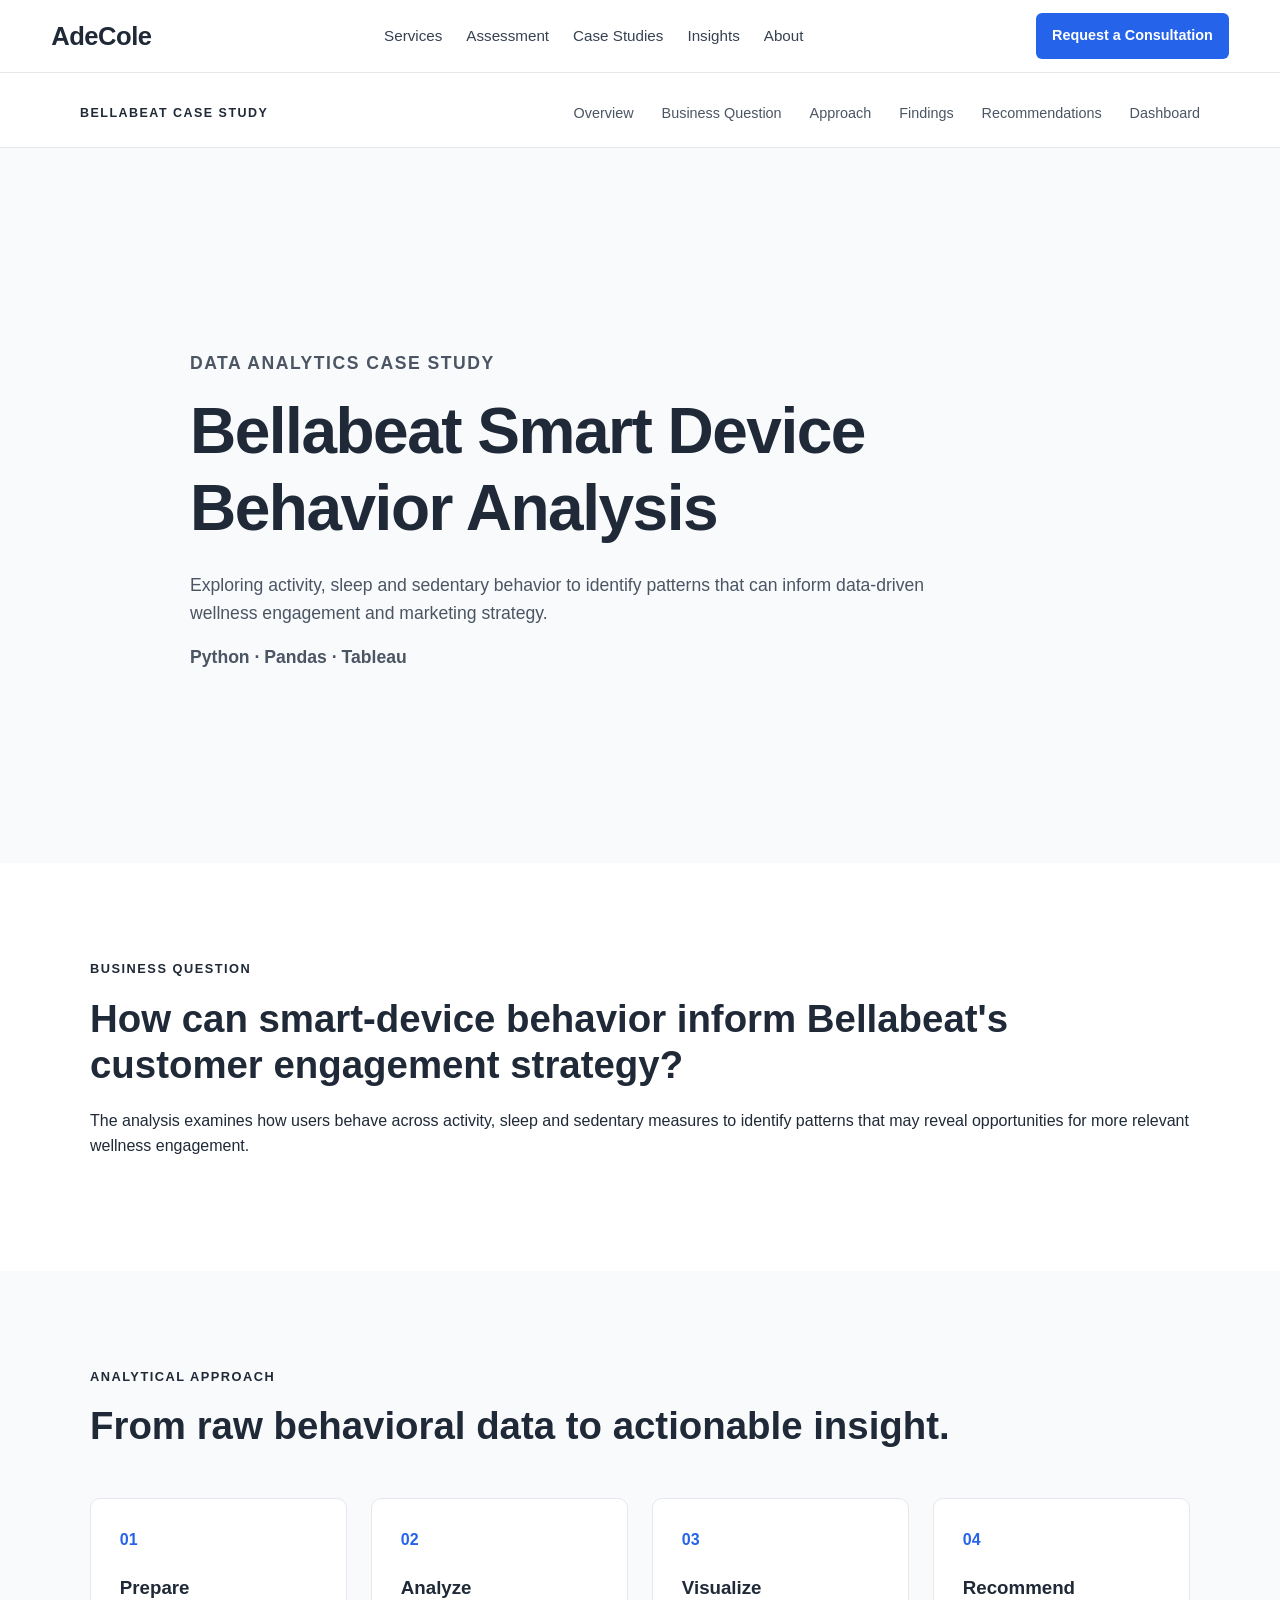
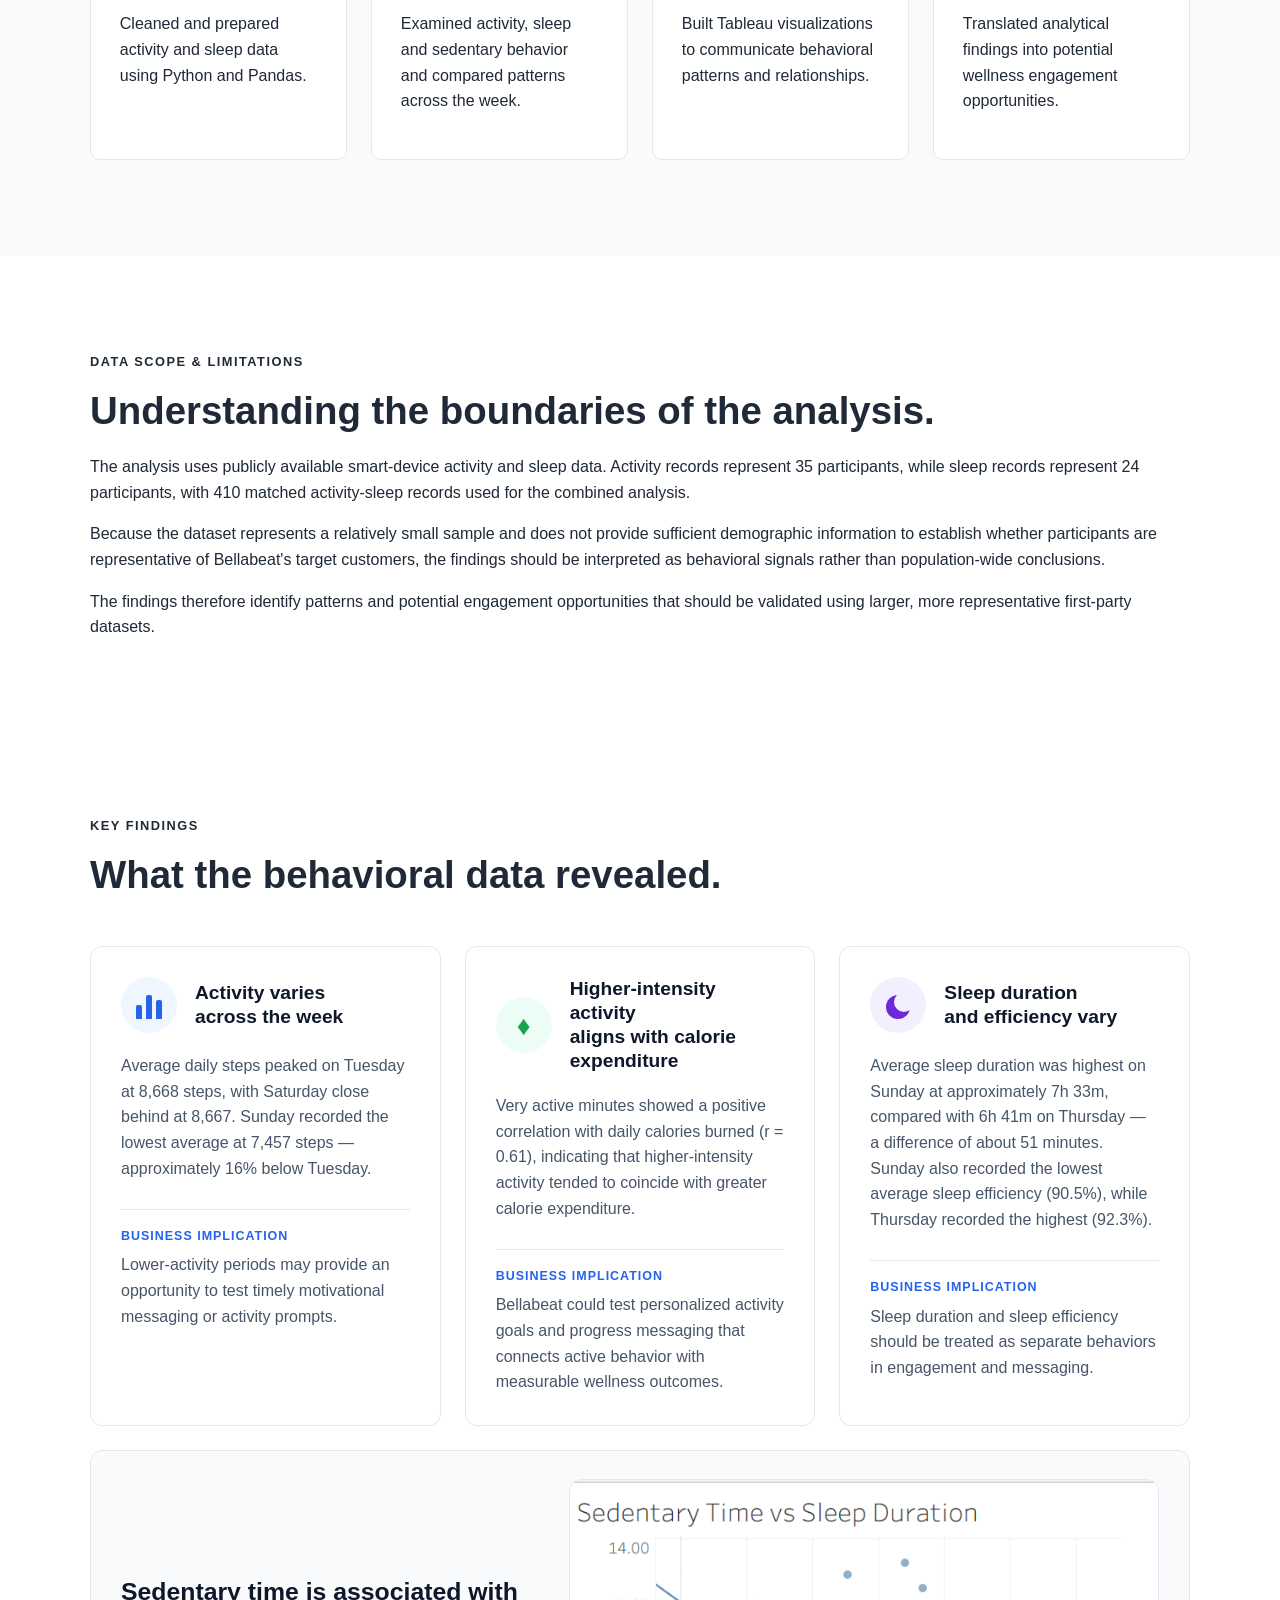
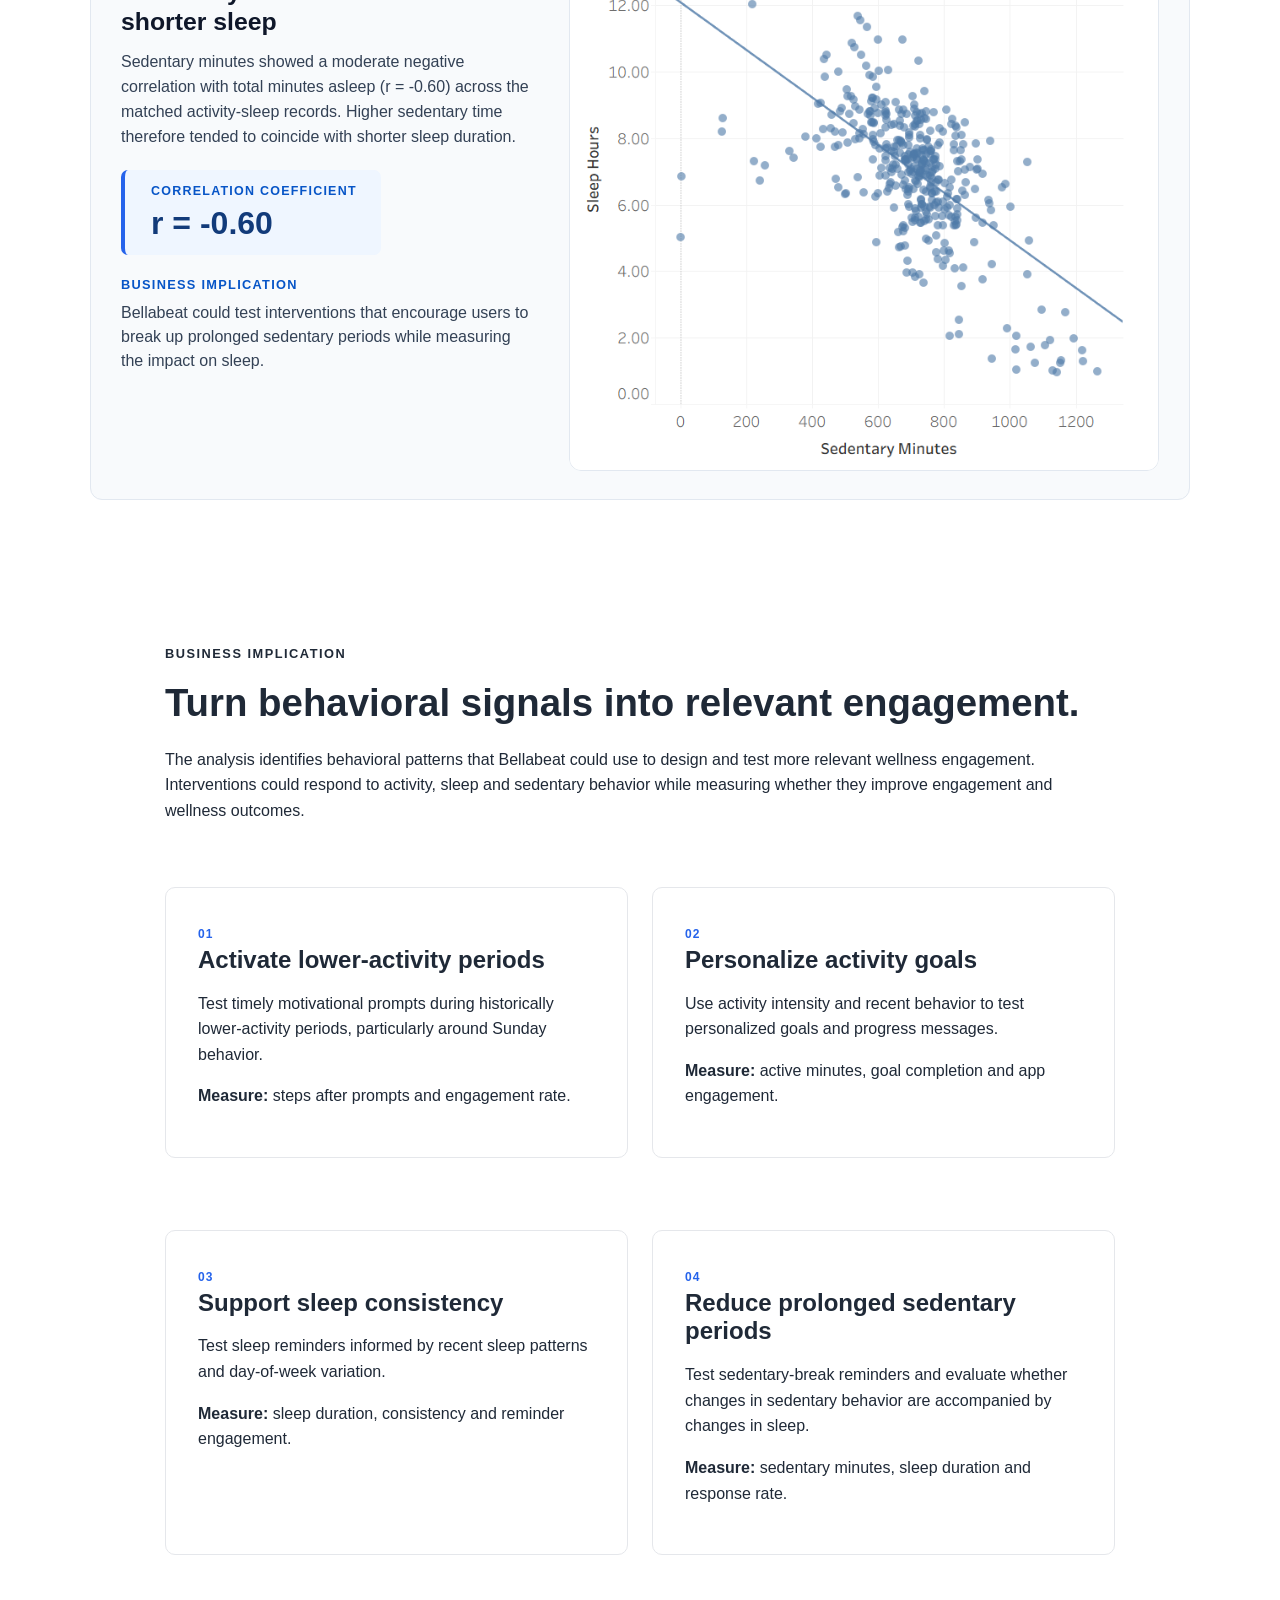
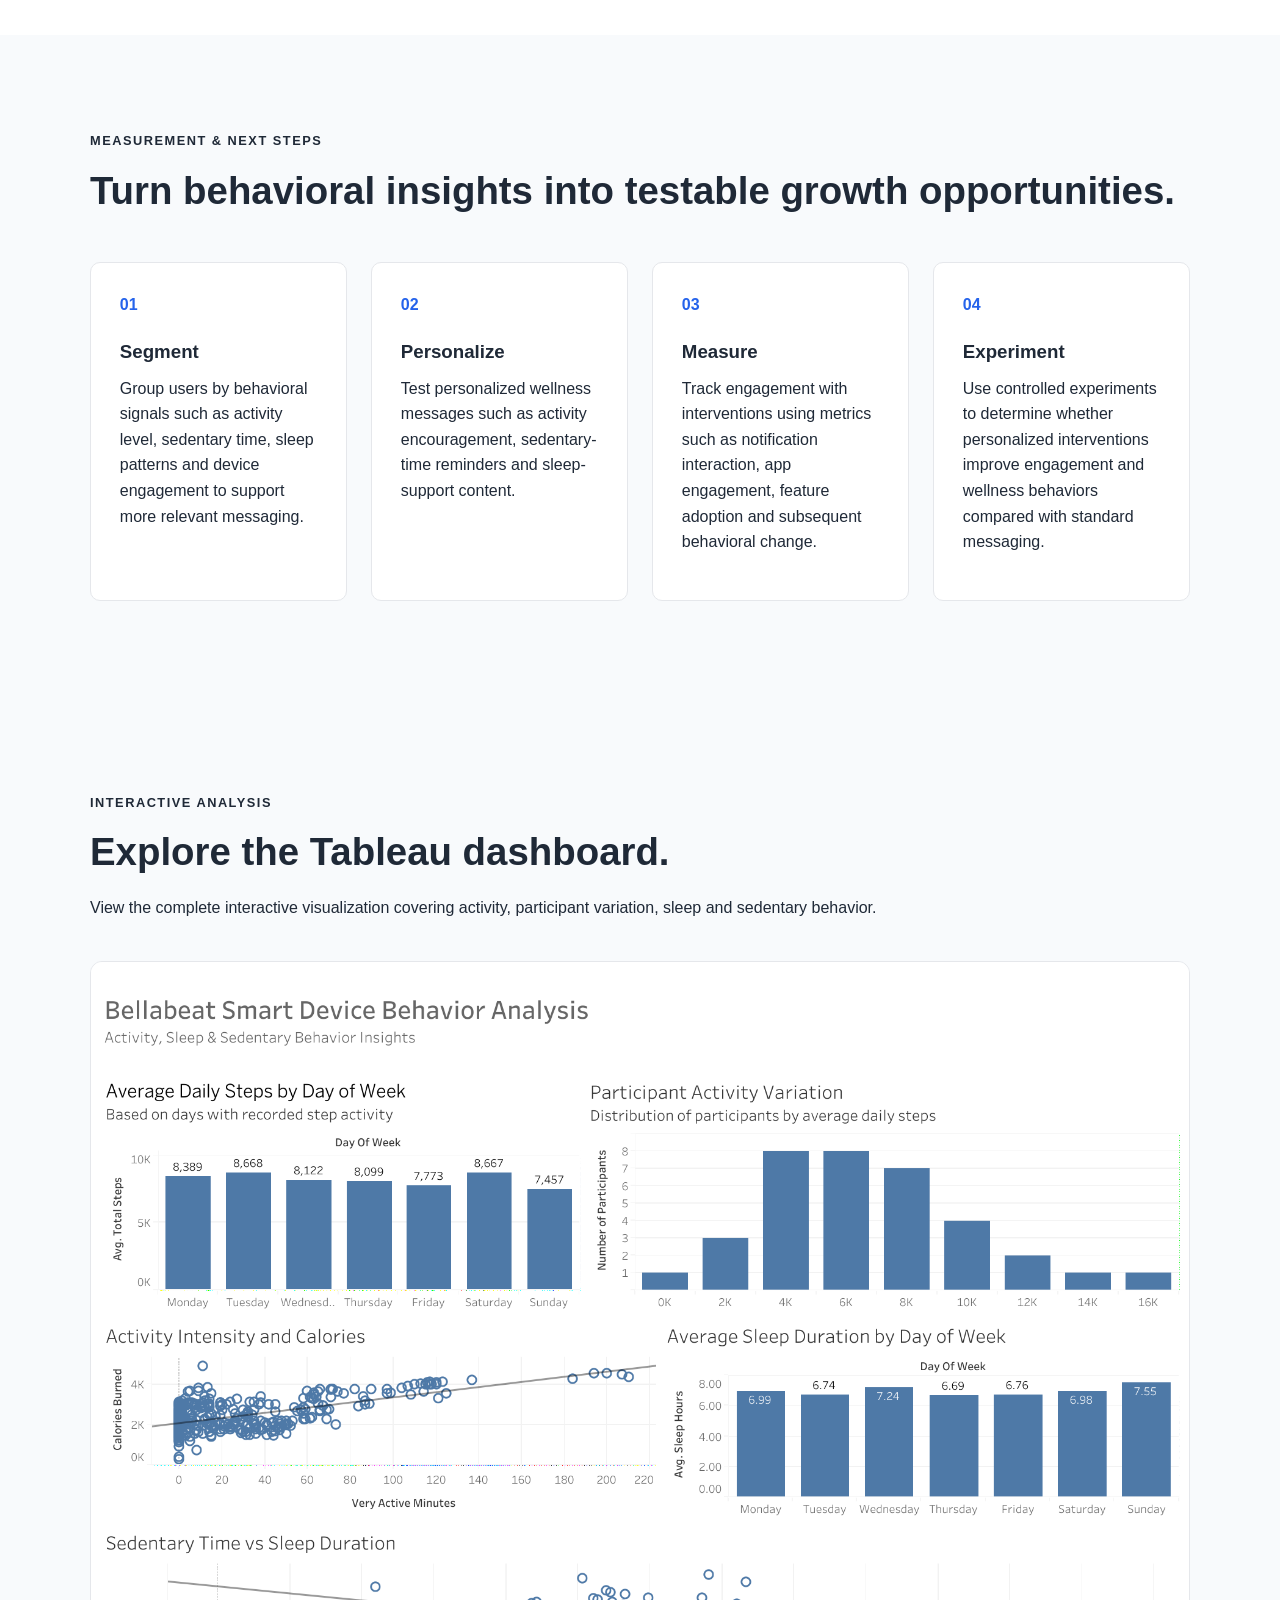
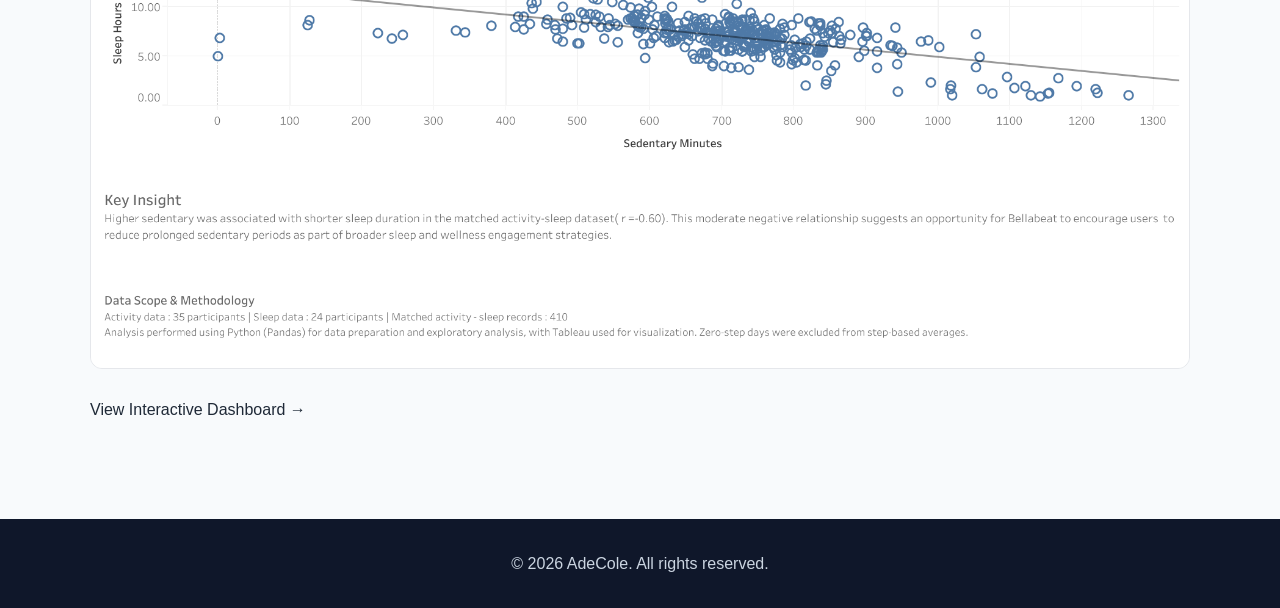
==== commit 9fd7ff0f: "Fix consultation navigation on case study pages" ====
--- a/bellabeat-case-study.html
+++ b/bellabeat-case-study.html
@@ -6,7 +6,7 @@
     <meta name="viewport" content="width=device-width, initial-scale=1.0">
 
     <title>Bellabeat Smart Device Behavior Analysis | AdeCole</title>
-
+<link rel="icon" type="image/png" href="images/favicon.png">
     <meta
         name="description"
         content="Bellabeat smart device behavior analysis examining activity, sleep and sedentary behavior using Python, Pandas and Tableau."
@@ -33,8 +33,8 @@
                 <a href="index.html#about">About</a>
             </div>
 
-            <a href="index.html#contact" class="nav-cta">
-                Book a Consultation
+            <a href="index.html#assessment-lead" class="nav-cta">
+                Request a Consultation
             </a>
 
         </nav>
--- a/style.css
+++ b/style.css
@@ -606,7 +606,7 @@
     font-size: 1.8rem;
     cursor: pointer;
 }
-
+}
 
 /* Mobile */
 
@@ -709,7 +709,7 @@
 .assessment-result h3 {
     margin-bottom: 0.5rem;
 }
-}
+
 /* =========================
    ASSESSMENT PROGRESS
    ========================= */
@@ -921,10 +921,6 @@
 .secondary-button {
     display: inline-block;
 
-    margin-top: 1rem;
-    margin-left: 0.5rem;
-
-    padding: 0.75rem 1.25rem;
 
     background: #ffffff;
     border: 1px solid #cbd5e1;
@@ -3105,7 +3101,7 @@
 }
 
 .bellabeat-sedentary-visual {
-    display: flex;
+    display: block;
     align-items: center;
 }
 
@@ -3163,4 +3159,236 @@
         max-width: none;
         height: auto;
     }
-}+}
+@media (max-width: 768px) {
+    .bellabeat-sedentary-visual {
+        width: 100%;
+        max-width: 100%;
+        overflow-x: auto;
+        overflow-y: hidden;
+        -webkit-overflow-scrolling: touch;
+    }
+
+    #findings .bellabeat-sedentary-visual img {
+        display: block;
+        width: 900px;
+        max-width: none;
+        height: auto;
+    }
+}
+/* ==================================
+   ASSESSMENT LEAD FORM
+   ================================== */
+
+.assessment-lead {
+  padding: 80px 24px;
+  background: linear-gradient(
+    135deg,
+    #f7faff 0%,
+    #edf4ff 100%
+  );
+}
+
+.assessment-lead .section-container {
+  max-width: 1200px;
+  margin: 0 auto;
+}
+
+/* Section heading */
+
+.assessment-lead h2 {
+  text-align: center;
+  color: #0b1736;
+  font-size: clamp(28px, 4vw, 42px);
+  margin-bottom: 18px;
+}
+
+.assessment-lead .section-container > p {
+  text-align: center;
+  color: #526584;
+  max-width: 850px;
+  margin: 0 auto 45px;
+  line-height: 1.7;
+}
+
+/* Two-column layout */
+
+.assessment-lead-layout {
+  display: grid;
+  grid-template-columns: 1fr 1.2fr;
+  gap: 60px;
+  align-items: center;
+}
+
+/* Benefits */
+
+.assessment-benefits {
+  display: flex;
+  flex-direction: column;
+  gap: 35px;
+}
+
+.assessment-benefit h3 {
+  color: #0b1736;
+  font-size: 21px;
+  margin-bottom: 8px;
+}
+
+.assessment-benefit p {
+  color: #526584;
+  line-height: 1.7;
+}
+
+/* Form card */
+
+#assessment-lead-form {
+  background: #ffffff;
+  padding: 40px;
+  border-radius: 20px;
+  box-shadow: 0 12px 35px rgba(10, 35, 80, 0.08);
+
+  display: flex;
+  flex-direction: column;
+  gap: 12px;
+}
+
+#assessment-lead-form label {
+  color: #0b1736;
+  font-weight: 600;
+  margin-top: 8px;
+}
+
+#assessment-lead-form input,
+#assessment-lead-form textarea {
+  width: 100%;
+  padding: 14px 16px;
+  border: 1px solid #cbd5e1;
+  border-radius: 8px;
+  font: inherit;
+  box-sizing: border-box;
+  background: #ffffff;
+}
+
+#assessment-lead-form input:focus,
+#assessment-lead-form textarea:focus {
+  outline: 2px solid #0057e7;
+  outline-offset: 1px;
+}
+
+#assessment-lead-form button {
+  background: #0057e7;
+  color: white;
+  border: none;
+  padding: 16px 24px;
+  border-radius: 8px;
+  font-weight: 600;
+  cursor: pointer;
+  margin-top: 12px;
+  align-self: flex-start;
+}
+
+#assessment-lead-form button:hover {
+  background: #0044b8;
+}
+
+/* Responsive layout */
+
+@media (max-width: 768px) {
+  .assessment-lead {
+    padding: 50px 18px;
+  }
+
+  .assessment-lead-layout {
+    grid-template-columns: 1fr;
+    gap: 35px;
+  }
+
+  #assessment-lead-form {
+    padding: 25px 20px;
+  }
+
+  #assessment-lead-form button {
+    width: 100%;
+  }
+}
+/* Start a Conversation CTA layout */
+
+.contact .hero-buttons {
+    display: flex;
+    flex-direction: row;
+    align-items: center;
+    flex-wrap: wrap;
+    gap: 16px;
+    margin-top: 28px;
+}
+
+.contact .hero-buttons a {
+    display: inline-flex;
+    align-items: center;
+    justify-content: center;
+    text-align: center;
+}
+
+/* Mobile layout */
+@media (max-width: 600px) {
+    .contact .hero-buttons {
+        flex-direction: column;
+        align-items: stretch;
+    }
+
+    .contact .hero-buttons a {
+        width: 100%;
+    }
+}
+/* Balanced Start a Conversation buttons */
+.contact .hero-buttons a {
+    display: inline-flex;
+    align-items: center;
+    justify-content: center;
+
+    width: 300px;
+    min-width: 0;
+    min-height: 60px;
+    padding: 14px 20px;
+
+    box-sizing: border-box;
+    font-size: 16px;
+    font-weight: 600;
+    line-height: 1.3;
+    text-align: center;
+    text-decoration: none;
+}
+
+/* Keep buttons responsive */
+@media (max-width: 600px) {
+    .contact .hero-buttons a {
+        width: 100%;
+    }
+}
+.assessment-benefit {
+    display: flex;
+    align-items: flex-start;
+    gap: 24px;
+}
+
+.benefit-icon {
+    width: 72px;
+    height: 72px;
+    min-width: 72px;
+    border-radius: 50%;
+    display: flex;
+    align-items: center;
+    justify-content: center;
+    font-size: 30px;
+}
+
+.benefit-icon-blue {
+    background: #e8f1ff;
+}
+.benefit-icon-green {
+    background: #e7f8ef;
+}
+
+.benefit-icon-purple {
+    background: #f0eaff;
+}
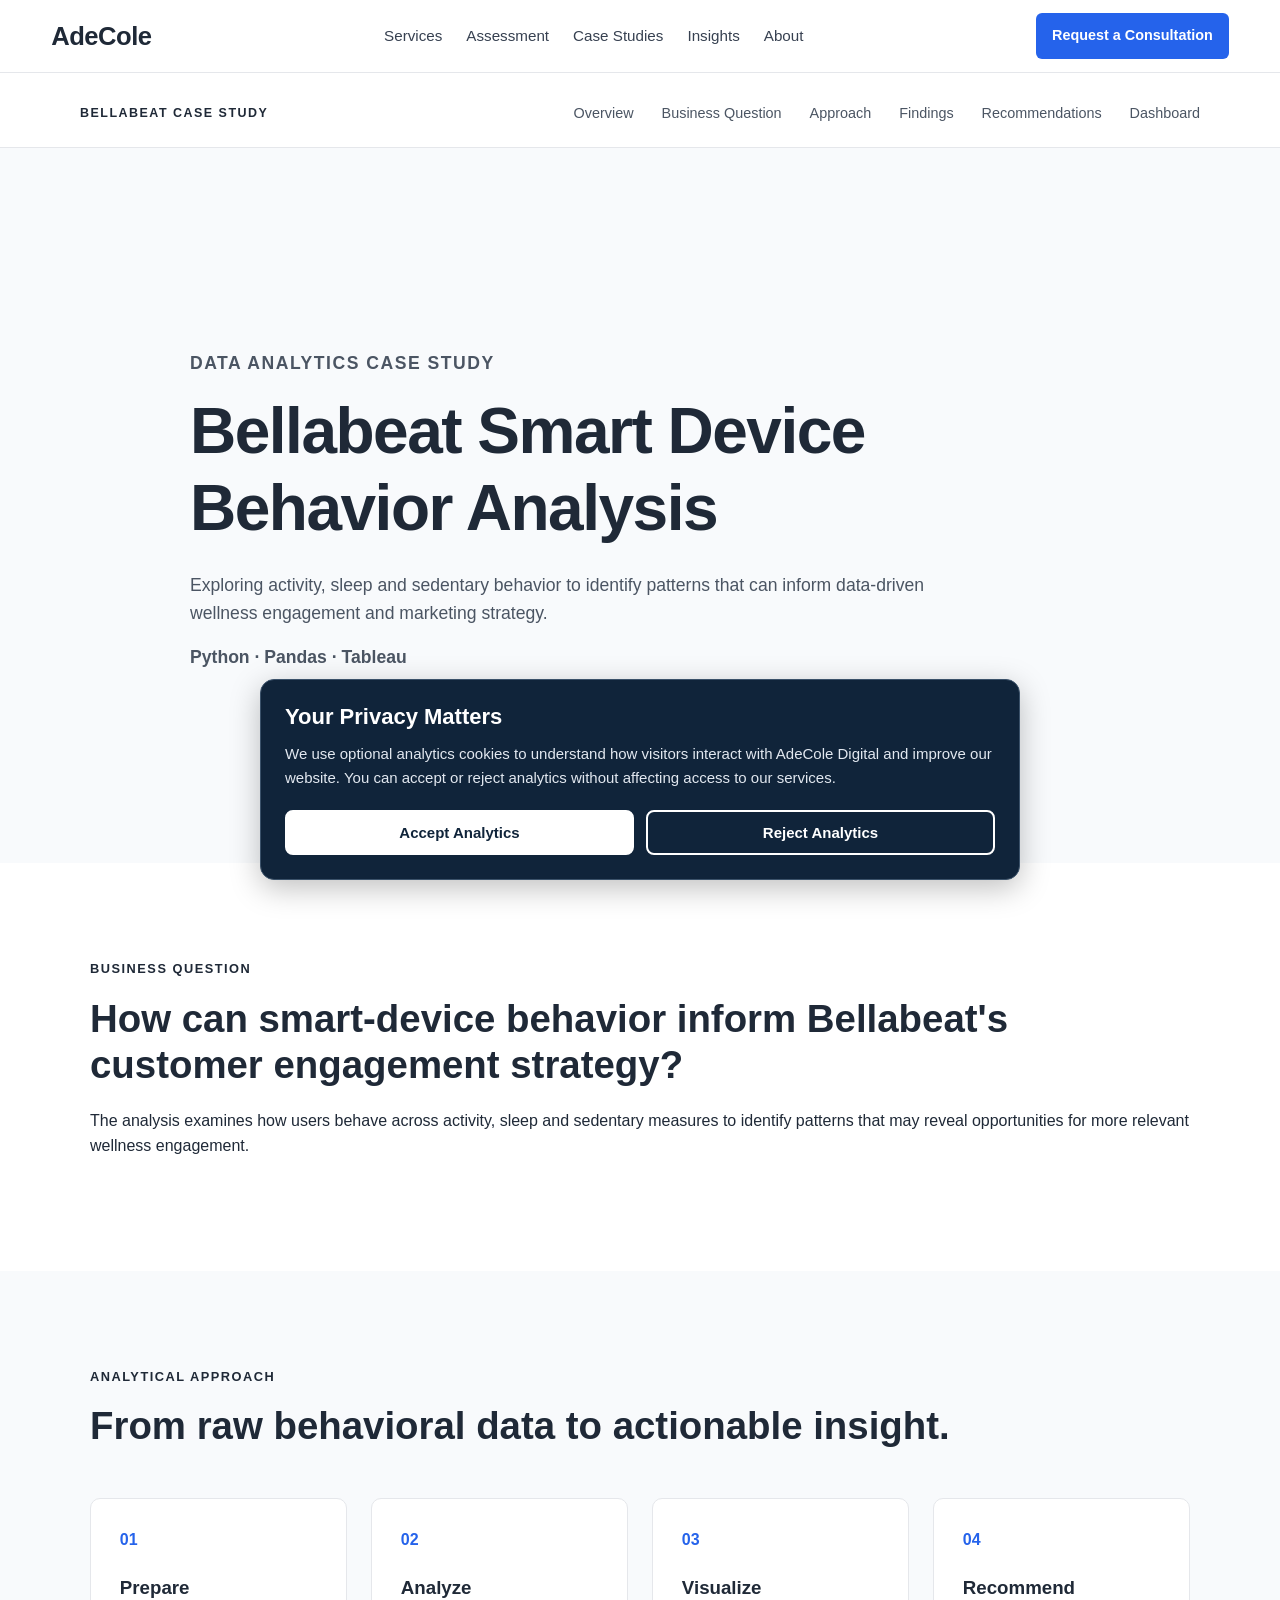
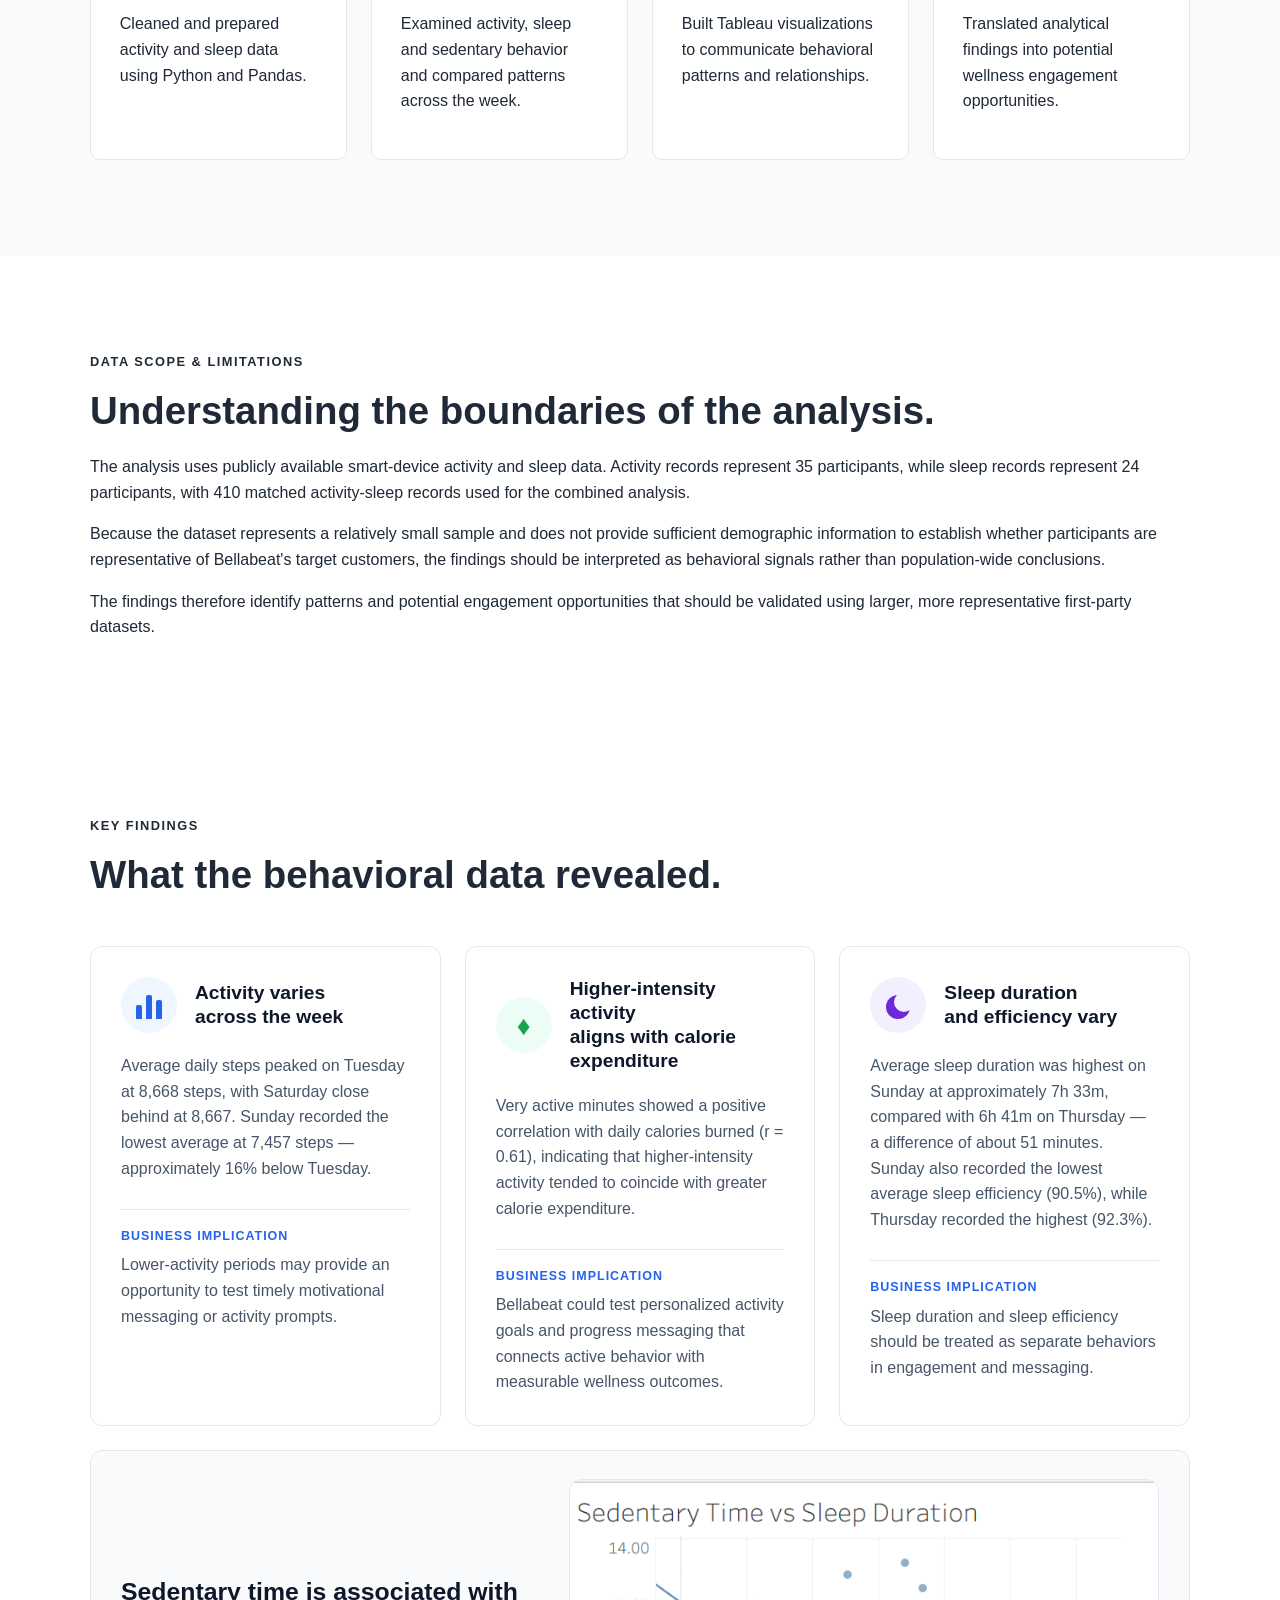
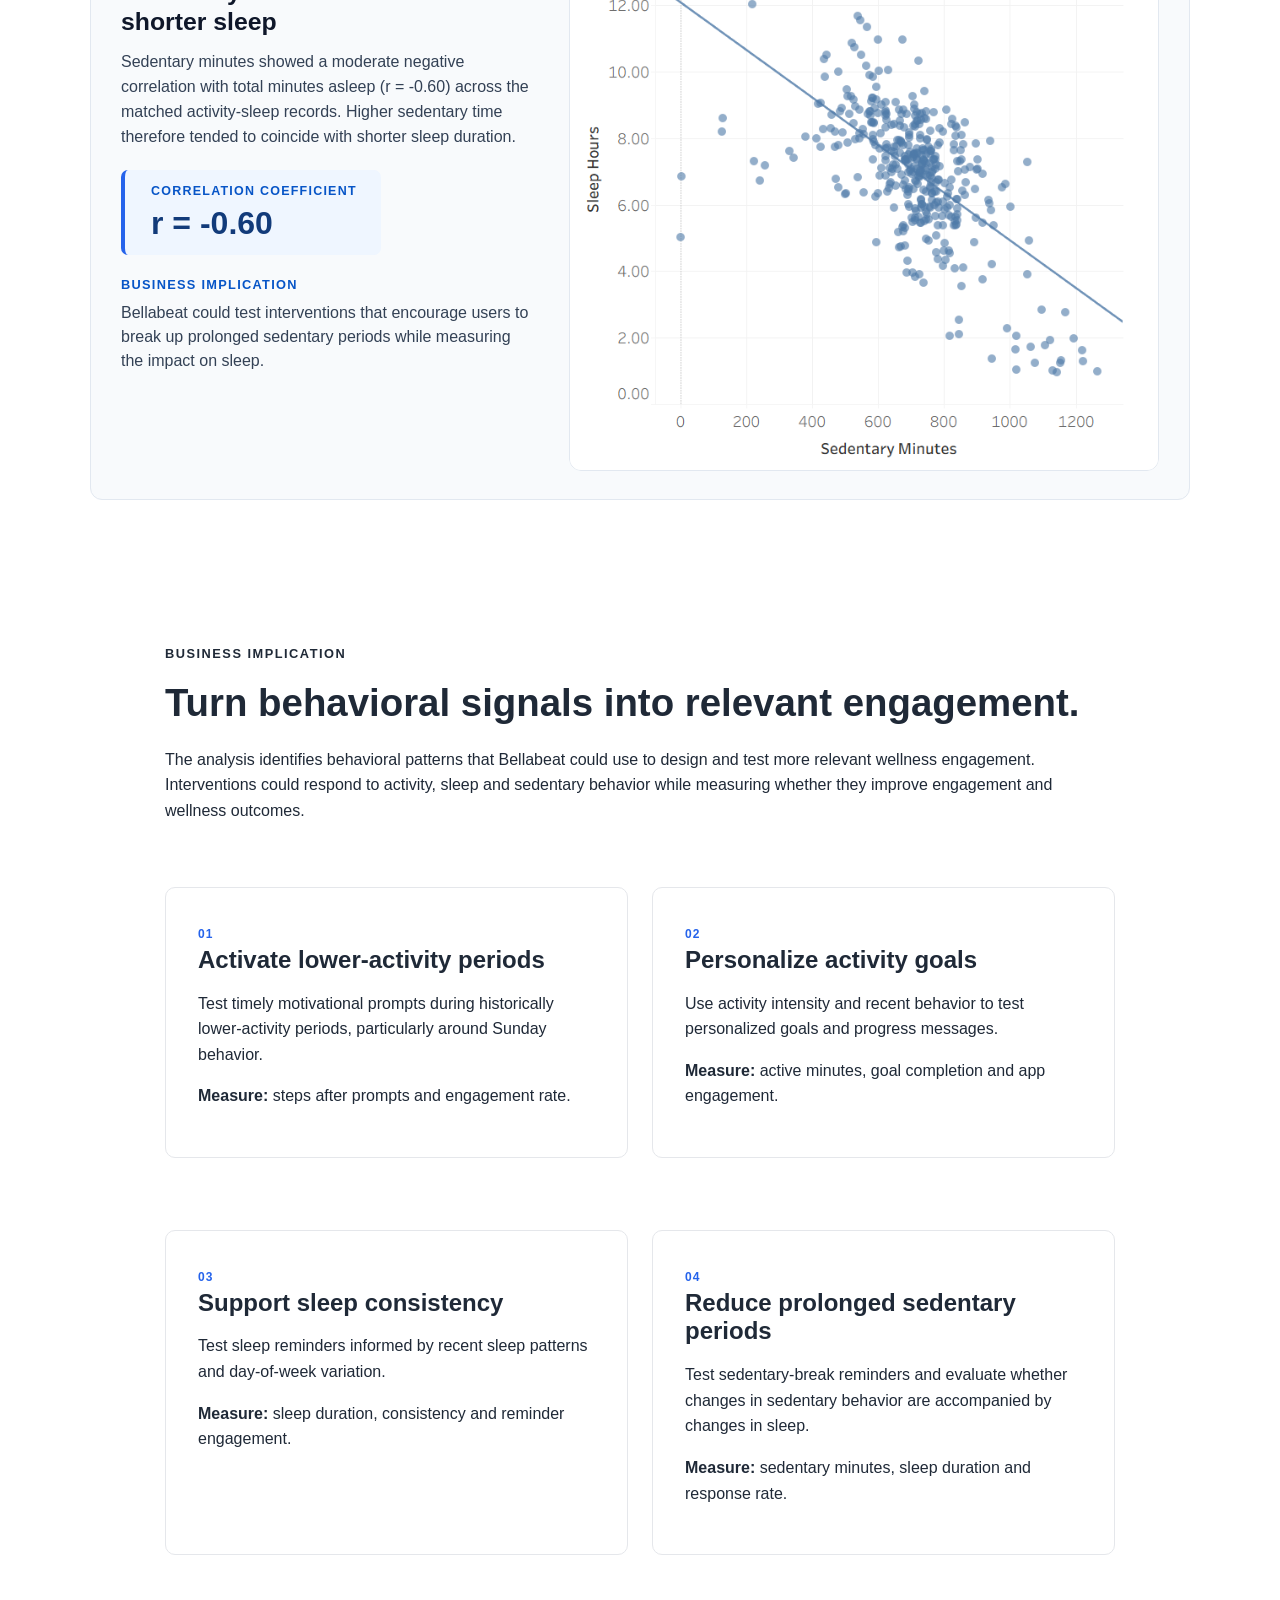
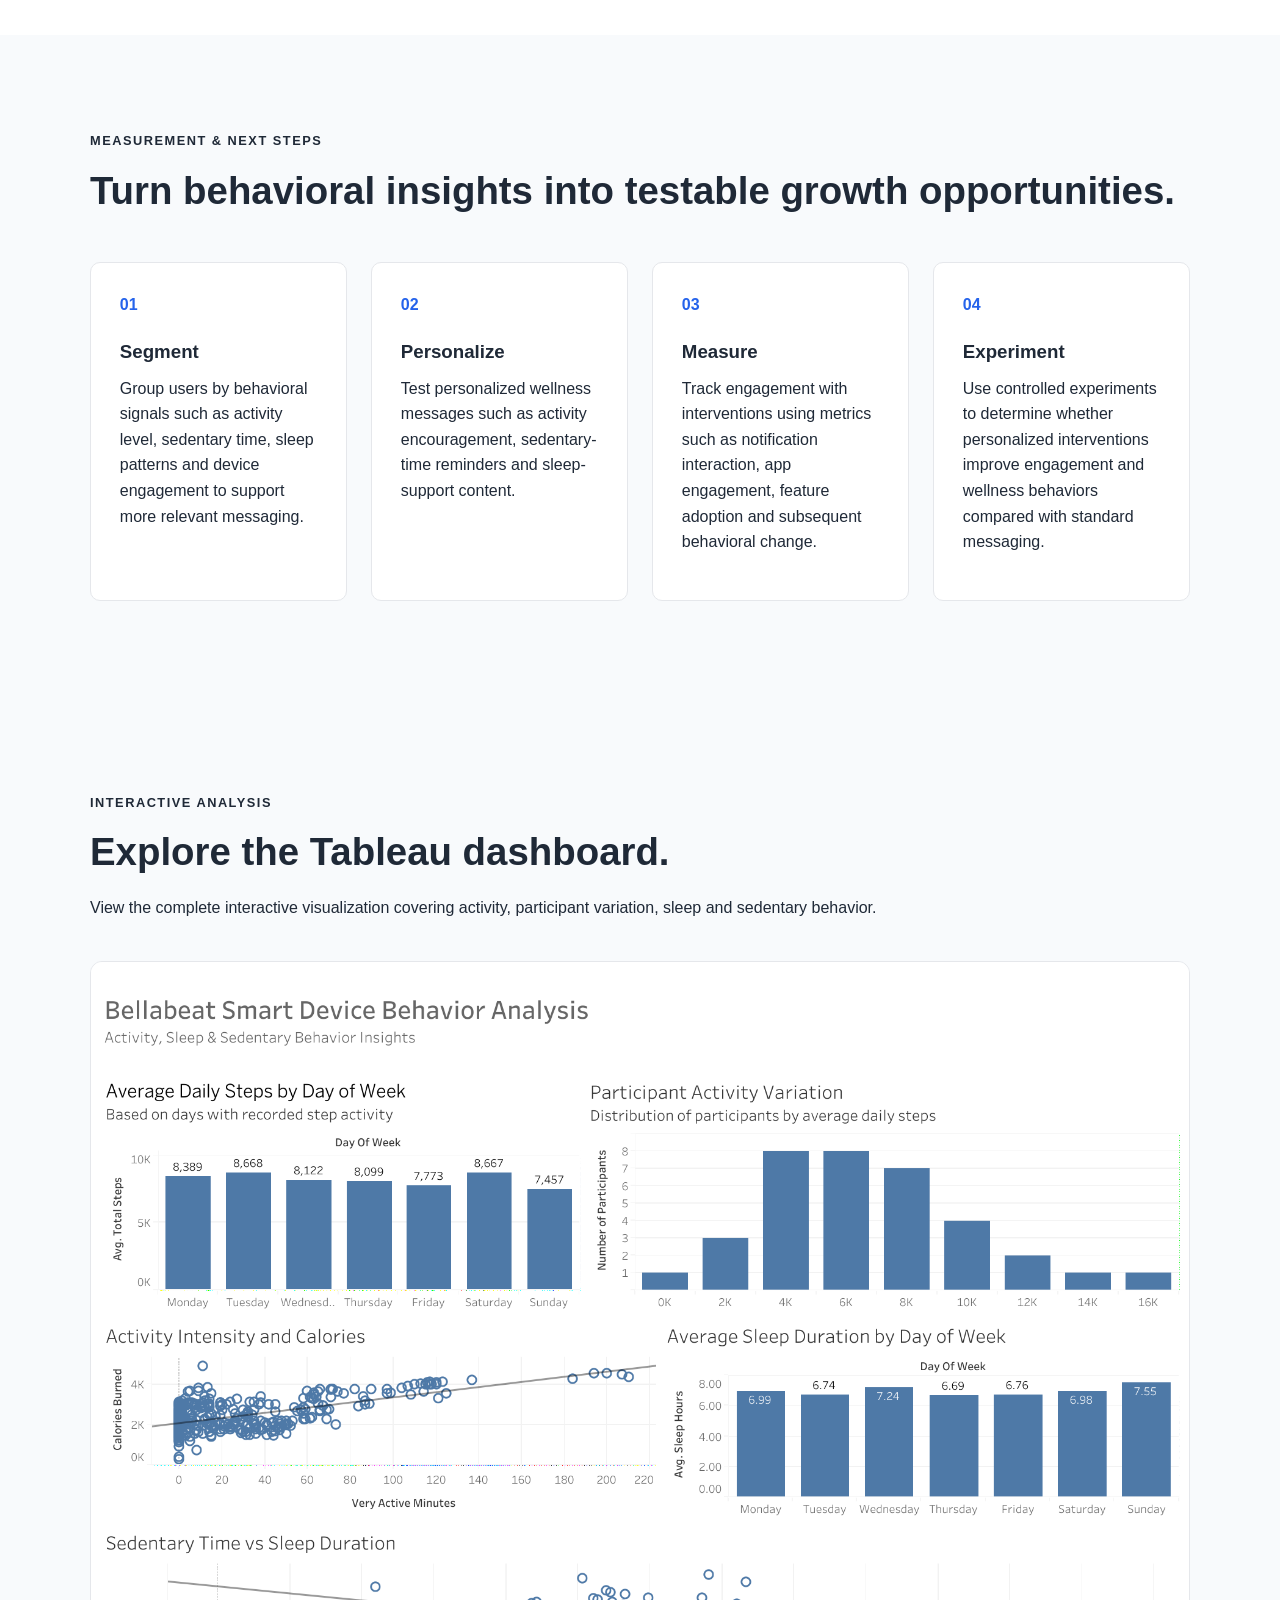
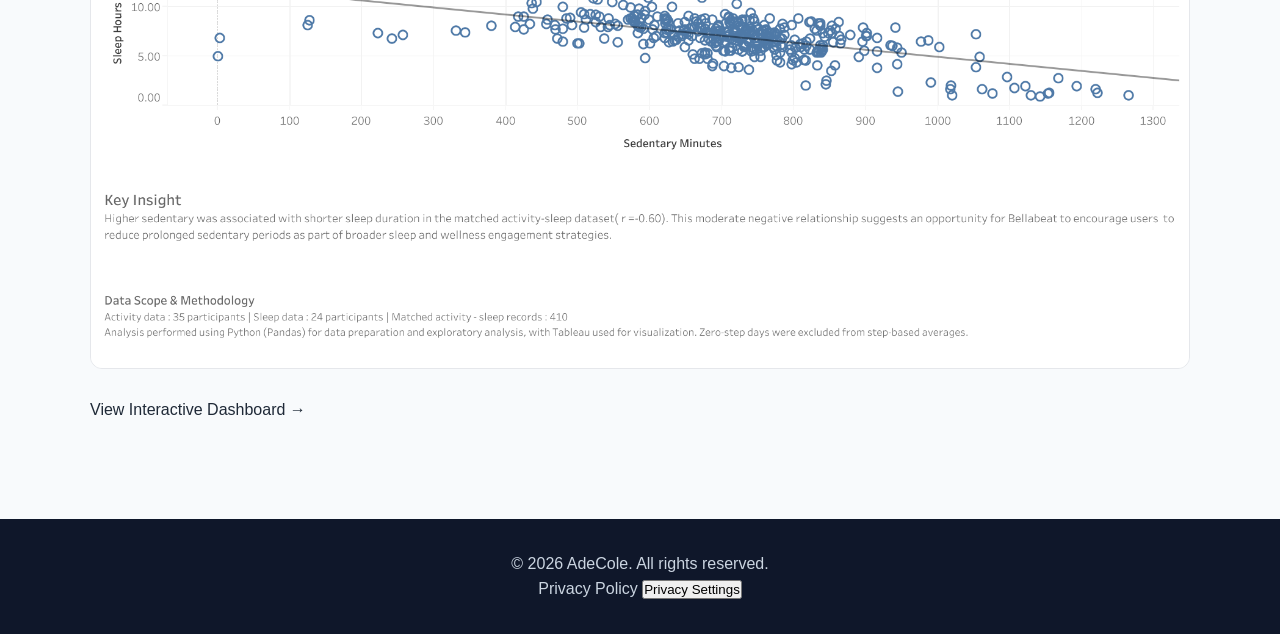
==== commit 717dfa5f: "Add privacy policy and GA4 consent management" ====
--- a/bellabeat-case-study.html
+++ b/bellabeat-case-study.html
@@ -2,6 +2,40 @@
 <html lang="en">
 
 <head>
+    <!-- Default Google Consent Mode v2 -->
+<script>
+  window.dataLayer = window.dataLayer || [];
+
+  function gtag() {
+    dataLayer.push(arguments);
+  }
+
+  gtag('consent', 'default', {
+    analytics_storage: 'denied',
+    ad_storage: 'denied',
+    ad_user_data: 'denied',
+    ad_personalization: 'denied',
+    wait_for_update: 500
+  });
+  // Restore a previously saved analytics preference
+try {
+  const savedConsent = localStorage.getItem('adecole_analytics_consent');
+
+  if (savedConsent === 'granted') {
+    gtag('consent', 'update', {
+      analytics_storage: 'granted'
+    });
+  }
+} catch (error) {
+  // Keep analytics denied if browser storage is unavailable.
+}
+</script>
+<!-- End Default Consent Mode -->
+ <script>(function(w,d,s,l,i){w[l]=w[l]||[];w[l].push({'gtm.start':
+new Date().getTime(),event:'gtm.js'});var f=d.getElementsByTagName(s)[0],
+j=d.createElement(s),dl=l!='dataLayer'?'&l='+l:'';j.async=true;j.src=
+'https://www.googletagmanager.com/gtm.js?id='+i+dl;f.parentNode.insertBefore(j,f);
+})(window,document,'script','dataLayer','GTM-W7QFLXDS');</script>
     <meta charset="UTF-8">
     <meta name="viewport" content="width=device-width, initial-scale=1.0">
 
@@ -542,8 +576,43 @@
         <p>
             © 2026 AdeCole. All rights reserved.
         </p>
+
+        <a href="privacy-policy.html" class="privacy-policy-link">
+    Privacy Policy
+</a>
+      <button
+  type="button"
+  id="open-privacy-settings"
+  class="privacy-settings-btn"
+>
+  Privacy Settings
+</button>  
     </footer>
-
+    <!-- Analytics Consent Banner -->
+<div id="consent-banner" class="consent-banner" hidden>
+  <div class="consent-content">
+    <h2>Your Privacy Matters</h2>
+
+    <p>
+      We use optional analytics cookies to understand how visitors
+      interact with AdeCole Digital and improve our website.
+      You can accept or reject analytics without affecting
+      access to our services.
+    </p>
+
+    <div class="consent-actions">
+      <button type="button" id="accept-analytics">
+        Accept Analytics
+      </button>
+
+      <button type="button" id="reject-analytics">
+        Reject Analytics
+      </button>
+    </div>
+  </div>
+</div>
+<!-- End Analytics Consent Banner -->
+<script src="script.js"></script>
 </body>
 
 </html>
--- a/style.css
+++ b/style.css
@@ -3392,3 +3392,132 @@
 .benefit-icon-purple {
     background: #f0eaff;
 }
+/* =========================================
+   Analytics Consent Banner
+========================================= */
+
+.consent-banner {
+  position: fixed;
+  bottom: 20px;
+  left: 50%;
+  transform: translateX(-50%);
+  width: calc(100% - 32px);
+  max-width: 760px;
+  padding: 24px;
+  background: #10243a;
+  color: #ffffff;
+  border: 1px solid #3b526a;
+  border-radius: 14px;
+  box-shadow: 0 8px 30px rgba(0, 0, 0, 0.25);
+  z-index: 9999;
+}
+
+.consent-banner[hidden] {
+  display: none;
+}
+
+.consent-content h2 {
+  margin: 0 0 12px;
+  color: #ffffff;
+  font-size: 22px;
+}
+
+.consent-content p {
+  margin: 0 0 20px;
+  color: #e2e8f0;
+  font-size: 15px;
+  line-height: 1.6;
+}
+
+.consent-actions {
+  display: flex;
+  gap: 12px;
+  flex-wrap: wrap;
+}
+
+.consent-actions button {
+  flex: 1;
+  min-width: 160px;
+  padding: 12px 18px;
+  border: 2px solid #ffffff;
+  border-radius: 8px;
+  font-size: 15px;
+  font-weight: 600;
+  cursor: pointer;
+}
+
+#accept-analytics {
+  background: #ffffff;
+  color: #10243a;
+}
+
+#reject-analytics {
+  background: transparent;
+  color: #ffffff;
+}
+
+.consent-actions button:focus-visible {
+  outline: 3px solid #60a5fa;
+  outline-offset: 3px;
+}
+
+/* Mobile responsiveness */
+@media (max-width: 480px) {
+  .consent-banner {
+    bottom: 12px;
+    padding: 18px;
+    max-height: calc(100vh - 24px);
+    overflow-y: auto;
+  }
+
+  .consent-actions {
+    flex-direction: column;
+  }
+
+  .consent-actions button {
+    width: 100%;
+    min-width: 0;
+    flex: none;
+  }
+}
+/* Privacy Policy Page */
+
+.privacy-policy-container {
+    max-width: 900px;
+    margin: 60px auto;
+    padding: 40px 30px;
+    line-height: 1.8;
+}
+
+.privacy-policy-container h1 {
+    font-size: 2.5rem;
+    margin-bottom: 25px;
+    text-align: center;
+}
+
+.privacy-policy-container h2 {
+    font-size: 1.5rem;
+    margin-top: 35px;
+    margin-bottom: 15px;
+}
+
+.privacy-policy-container p {
+    font-size: 1rem;
+    margin-bottom: 18px;
+    line-height: 1.8;
+}
+
+@media (max-width: 768px) {
+    .privacy-policy-container {
+        margin: 30px auto;
+        padding: 25px 20px;
+    }
+
+    .privacy-policy-container h1 {
+        font-size: 2rem;
+    }
+
+    .privacy-policy-container h2 {
+        font-size: 1.3rem;
+    }
+}
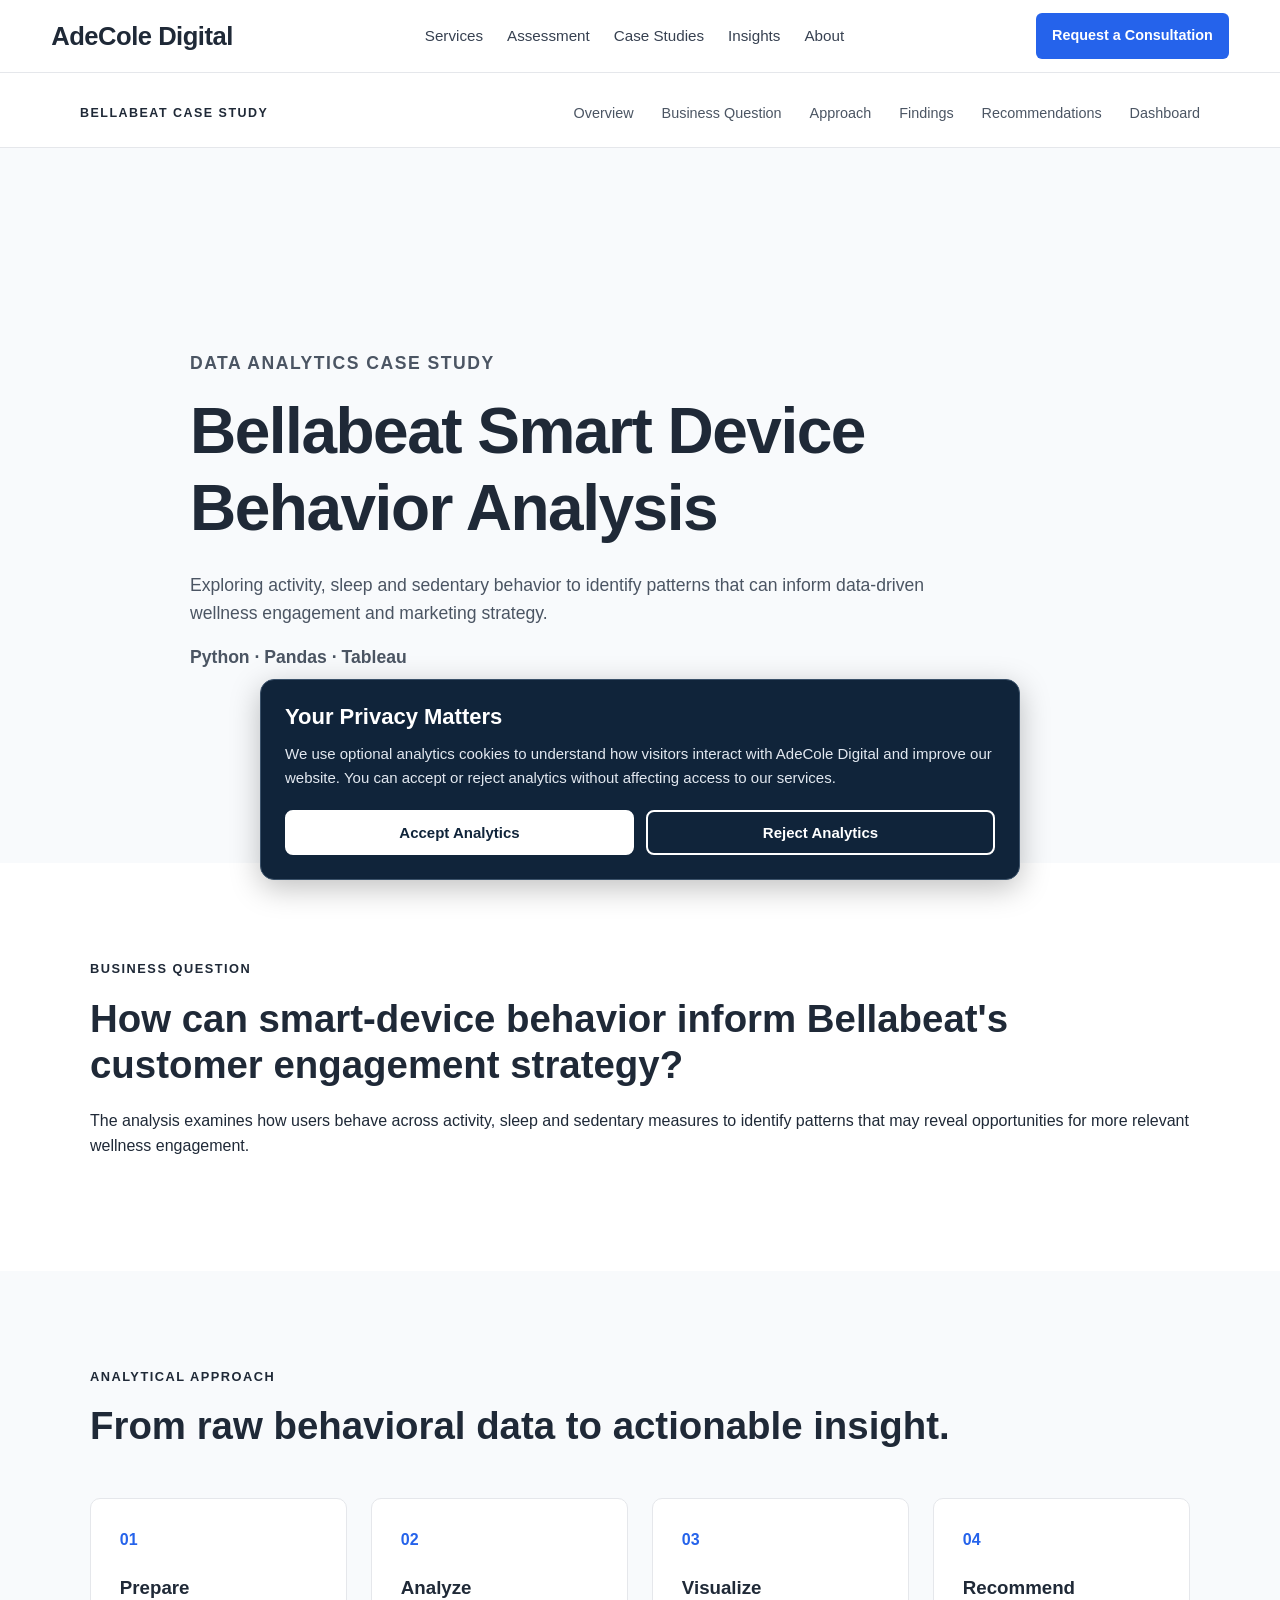
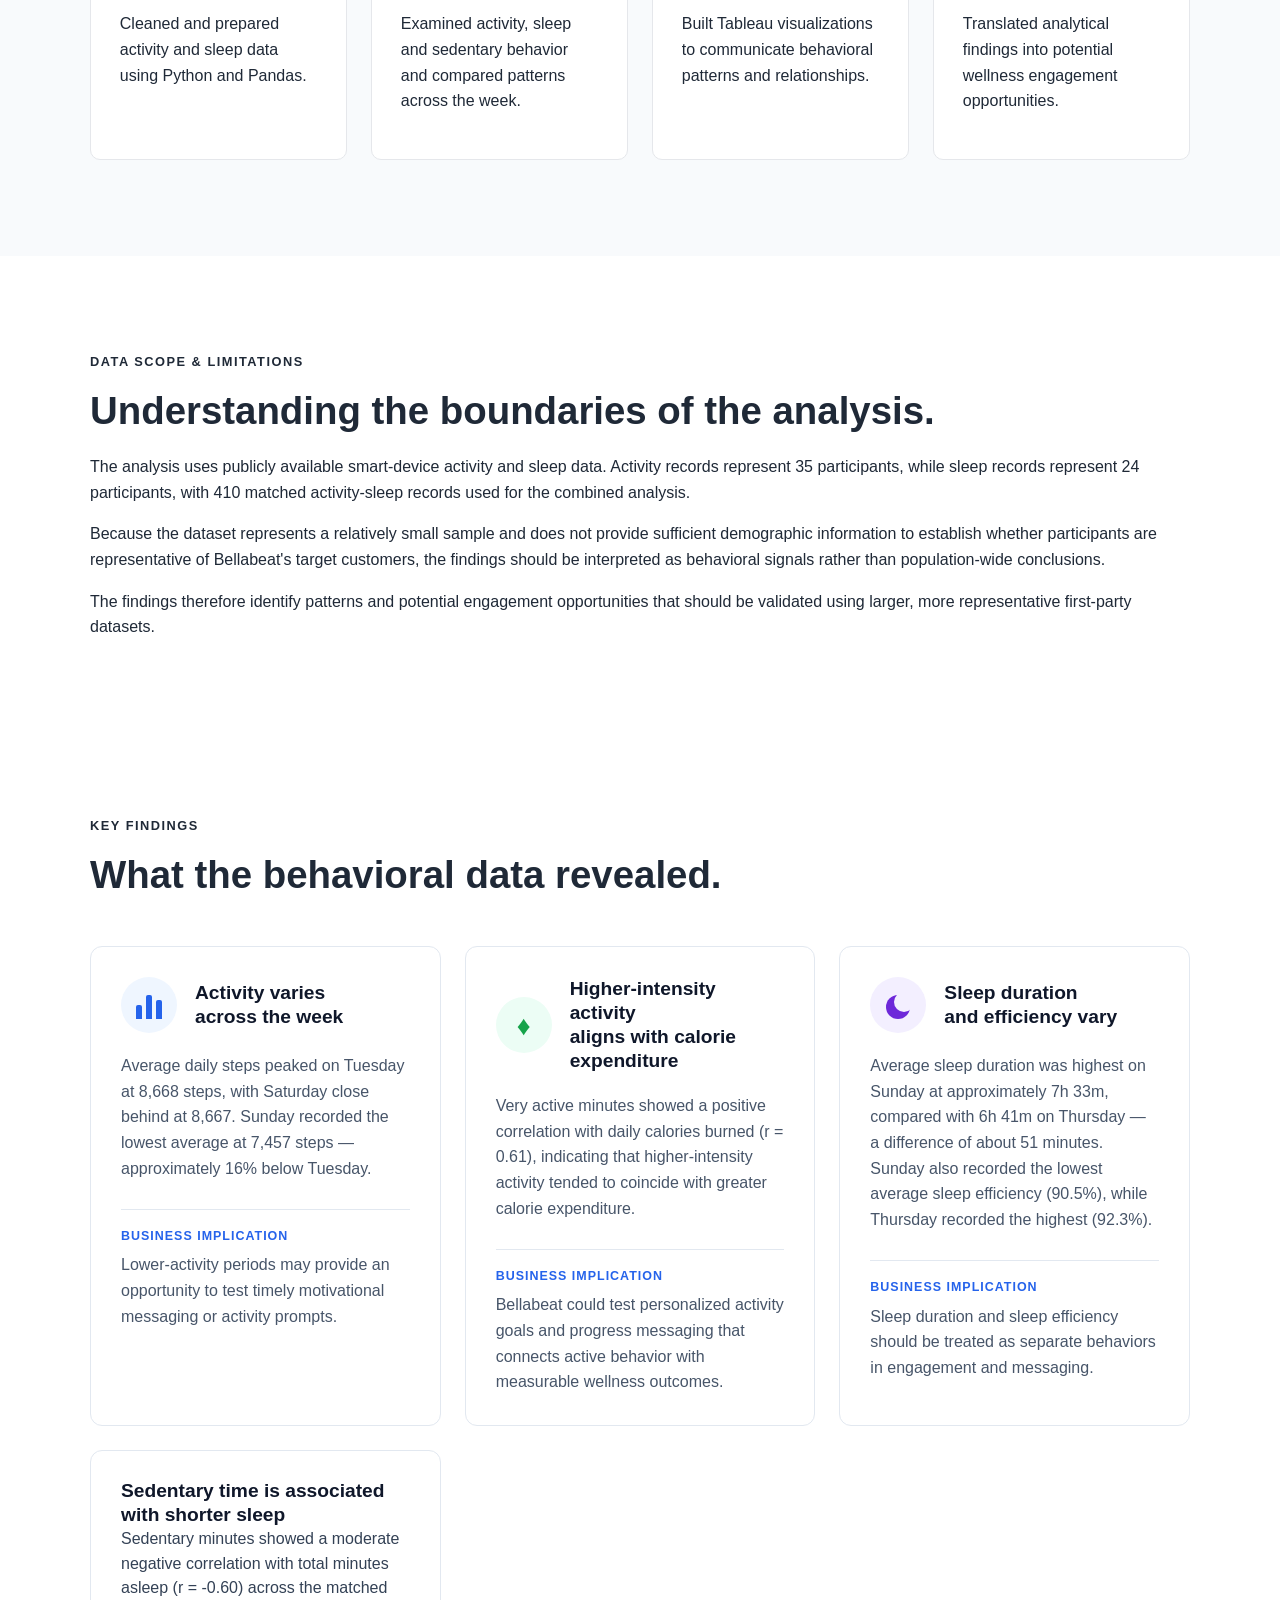
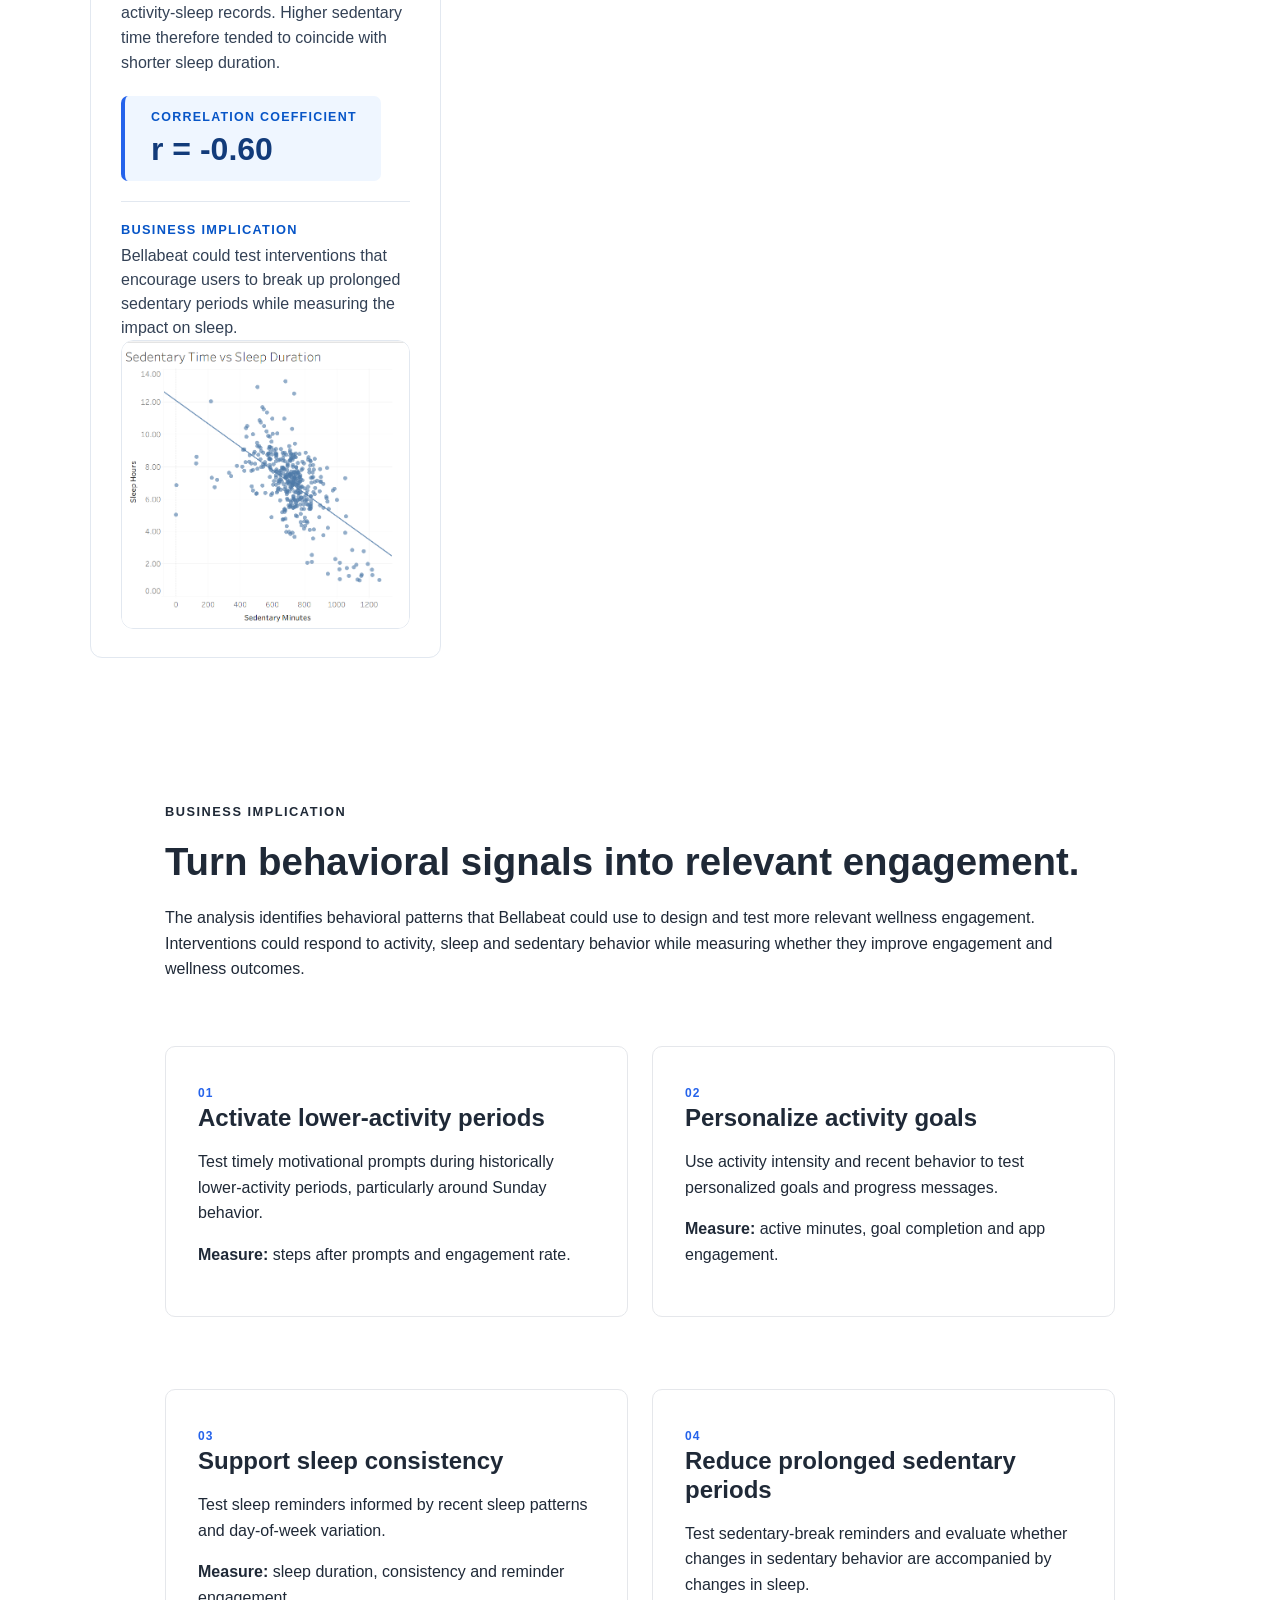
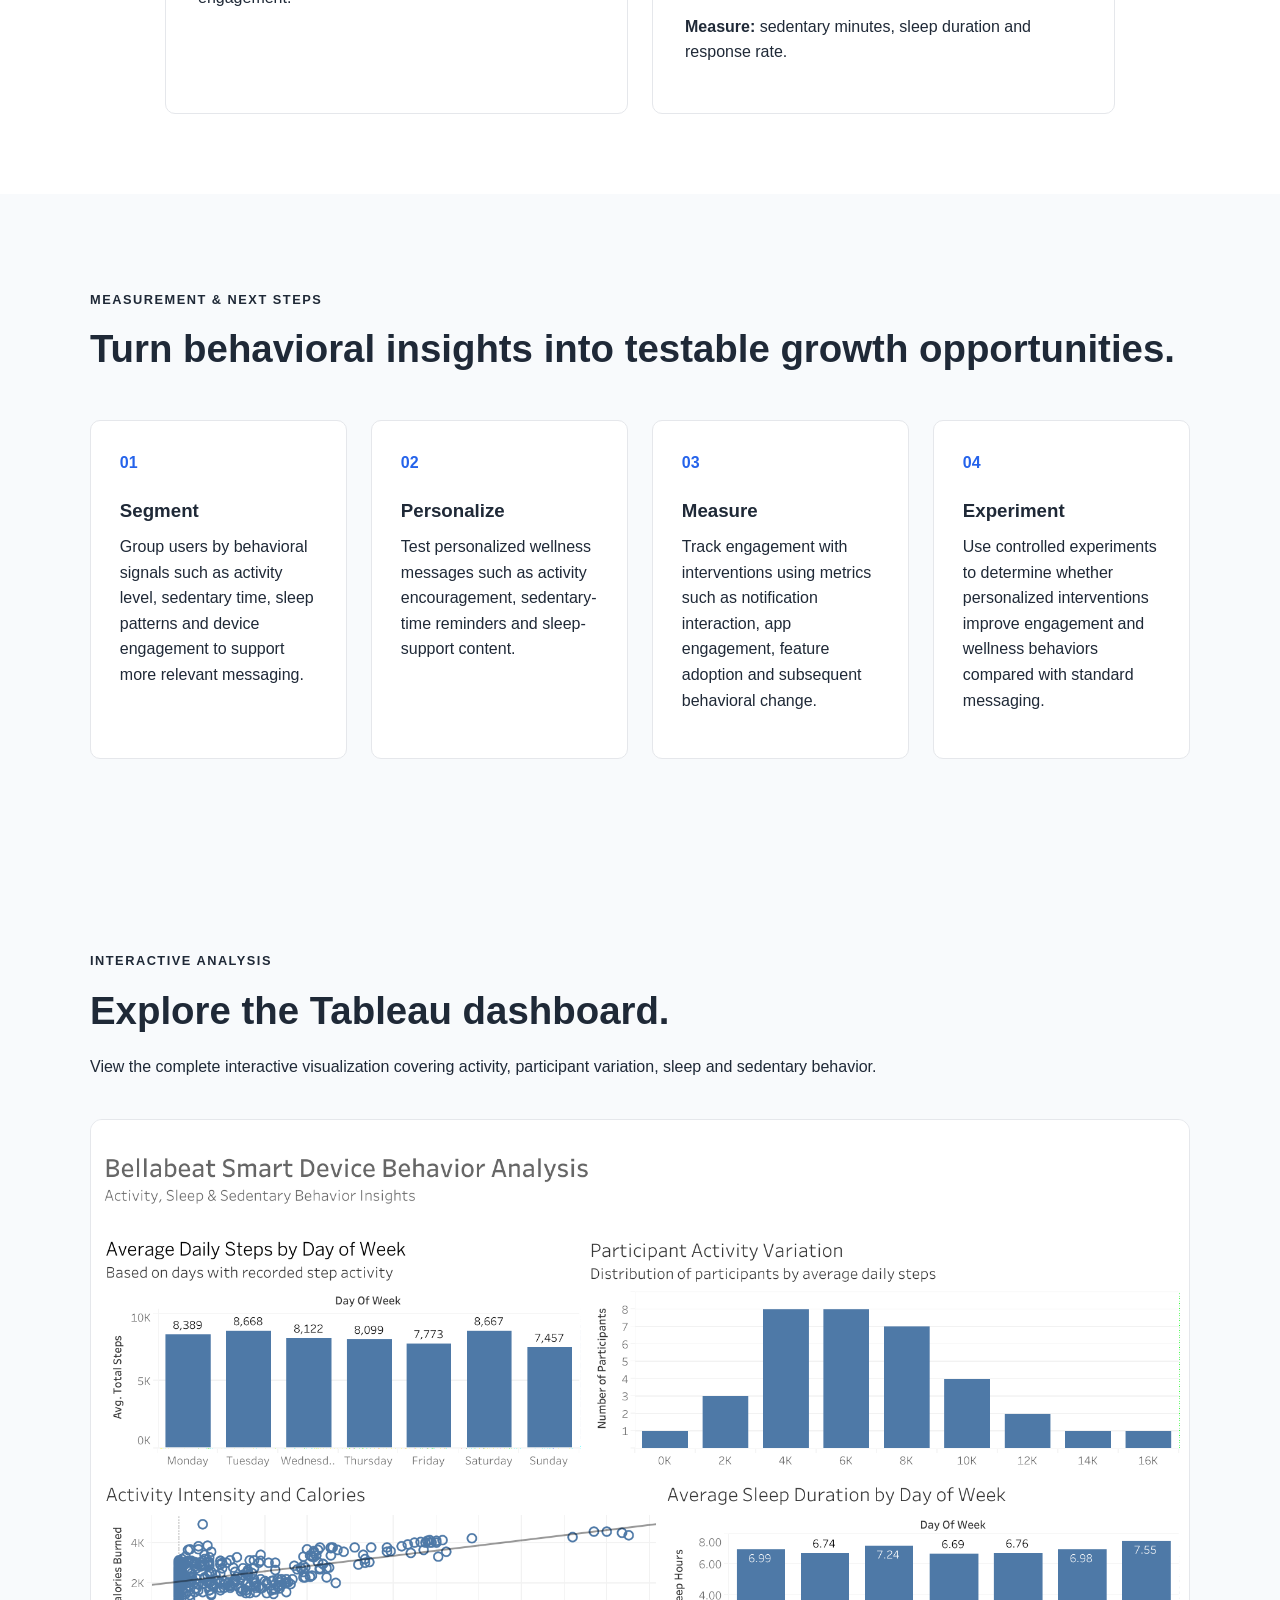
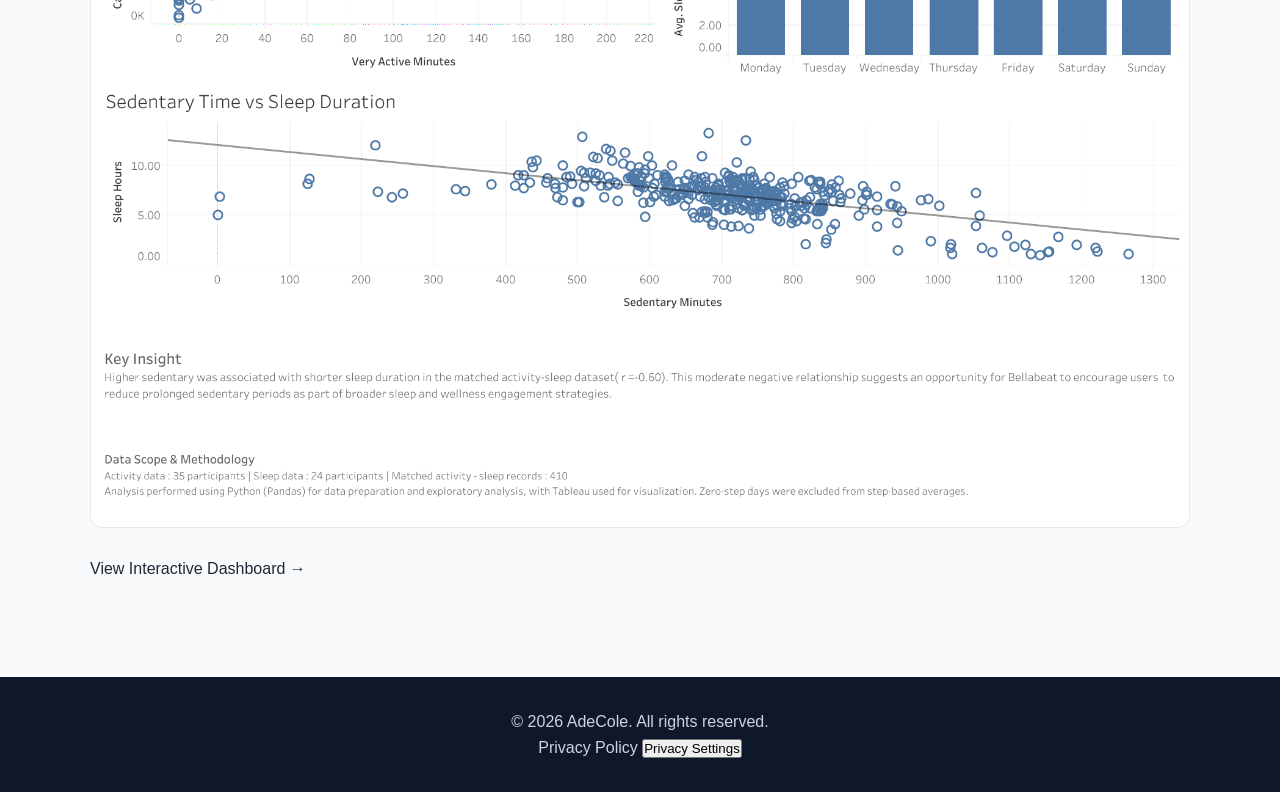
==== commit 0fbc1a66: "Update portfolio brand name in navigation" ====
--- a/bellabeat-case-study.html
+++ b/bellabeat-case-study.html
@@ -39,7 +39,7 @@
     <meta charset="UTF-8">
     <meta name="viewport" content="width=device-width, initial-scale=1.0">
 
-    <title>Bellabeat Smart Device Behavior Analysis | AdeCole</title>
+    <title>Bellabeat Smart Device Behavior Analysis | AdeCole Digital</title>
 <link rel="icon" type="image/png" href="images/favicon.png">
     <meta
         name="description"
@@ -56,7 +56,7 @@
         <nav class="navbar">
 
             <a href="index.html" class="logo">
-                AdeCole
+                AdeCole Digital
             </a>
 
             <div class="nav-links">
--- a/style.css
+++ b/style.css
@@ -2961,7 +2961,8 @@
     border-top: 1px solid #e2e8f0;
 }
 
-.bellabeat-finding-business h4 {
+.bellabeat-finding-business h4,
+.bellabeat-sedentary-content h4 {
     margin: 0 0 8px;
 
     color: #2563eb;
@@ -3015,21 +3016,49 @@
     top: -3px;
     left: 8px;
 }
+.social-finding-header {
+    display: flex;
+    align-items: center;
+    gap: 16px;
+    margin-bottom: 20px;
+}
+
+.social-finding-header h3 {
+    margin: 0;
+    flex: 1;
+}
+/* SOCIAL FINDING ICON */
+
+.social-finding-icon {
+    display: flex;
+    align-items: center;
+    justify-content: center;
+
+    width: 56px;
+    height: 56px;
+
+    background: #eef2ff;
+    border-radius: 50%;
+
+    color: #4338ca;
+    font-size: 22px;
+
+    flex-shrink: 0;
+}
 /* =========================================
    BELLABEAT SEDENTARY FINDING
    ========================================= */
 
 .bellabeat-sedentary-card {
-    grid-column: 1 / -1;
-    display: grid;
-    grid-template-columns: 0.95fr 1.35fr;
+    
+    display: block;
     gap: 32px;
     align-items: center;
-
+    
     width: 100%;
     padding: 28px 30px;
 
-    background: #f8fafc;
+    background: #ffffff;
     border: 1px solid #e2e8f0;
     border-radius: 12px;
 }
@@ -3040,9 +3069,10 @@
 }
 
 .bellabeat-sedentary-content h3 {
-    margin: 0 0 14px;
-    font-size: 1.55rem;
-    line-height: 1.2;
+    margin: 0;
+    font-size: 1.2rem;
+    font-weight: 700;
+    line-height: 1.25;
     color: #0f172a;
 }
 
@@ -3083,6 +3113,8 @@
 
 .bellabeat-sedentary-business {
     margin-top: 0;
+    border-top: 1px solid #e2e8f0;
+    padding-top: 20px;
 }
 
 .bellabeat-sedentary-business h4 {
@@ -3520,4 +3552,60 @@
     .privacy-policy-container h2 {
         font-size: 1.3rem;
     }
-}+}
+.marketing-findings-grid {
+    display: grid;
+    grid-template-columns: repeat(2, minmax(0, 1fr));
+    gap: 1.5rem;
+    align-items: stretch;
+}
+
+/* Responsive layout for mobile devices */
+
+@media (max-width: 768px) {
+    .marketing-findings-grid {
+        grid-template-columns: 1fr;
+    }
+}/* Related Case Studies */
+.related-case-studies {
+    margin-top: 48px;
+    padding: 36px 28px;
+    background: #f5f7fa;
+    border-radius: 12px;
+    text-align: center;
+}
+
+.related-case-studies h2 {
+    margin-bottom: 12px;
+}
+
+.related-case-studies p {
+    max-width: 650px;
+    margin: 0 auto 24px;
+    line-height: 1.7;
+}
+
+.related-case-study-links {
+    display: flex;
+    justify-content: center;
+    flex-wrap: wrap;
+    gap: 16px;
+}
+
+.related-case-study-links a {
+    display: inline-block;
+    padding: 12px 20px;
+    border: 1px solid #d6dce5;
+    border-radius: 8px;
+    color: #173b67;
+    background: #ffffff;
+    font-weight: 600;
+    text-decoration: none;
+    transition: background-color 0.2s ease,
+                color 0.2s ease;
+}
+
+.related-case-study-links a:hover {
+    background: #173b67;
+    color: #ffffff;
+}
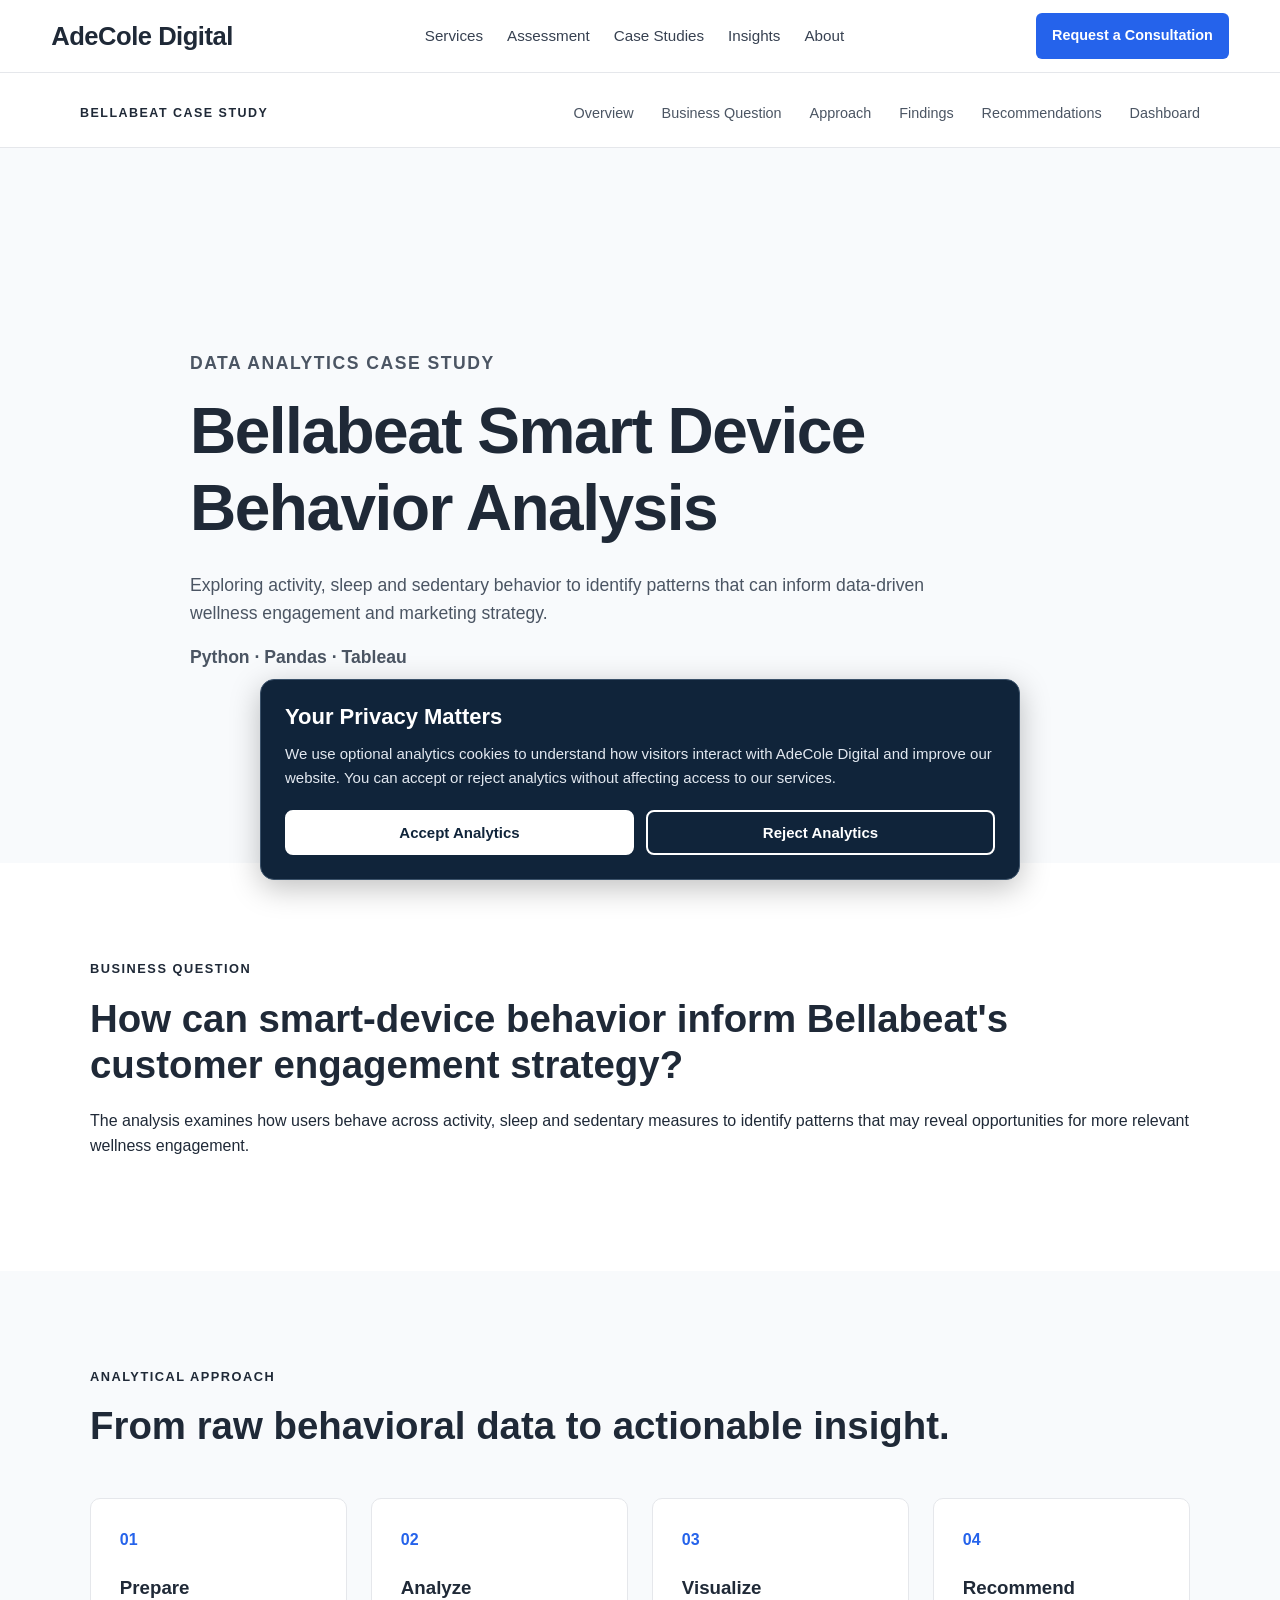
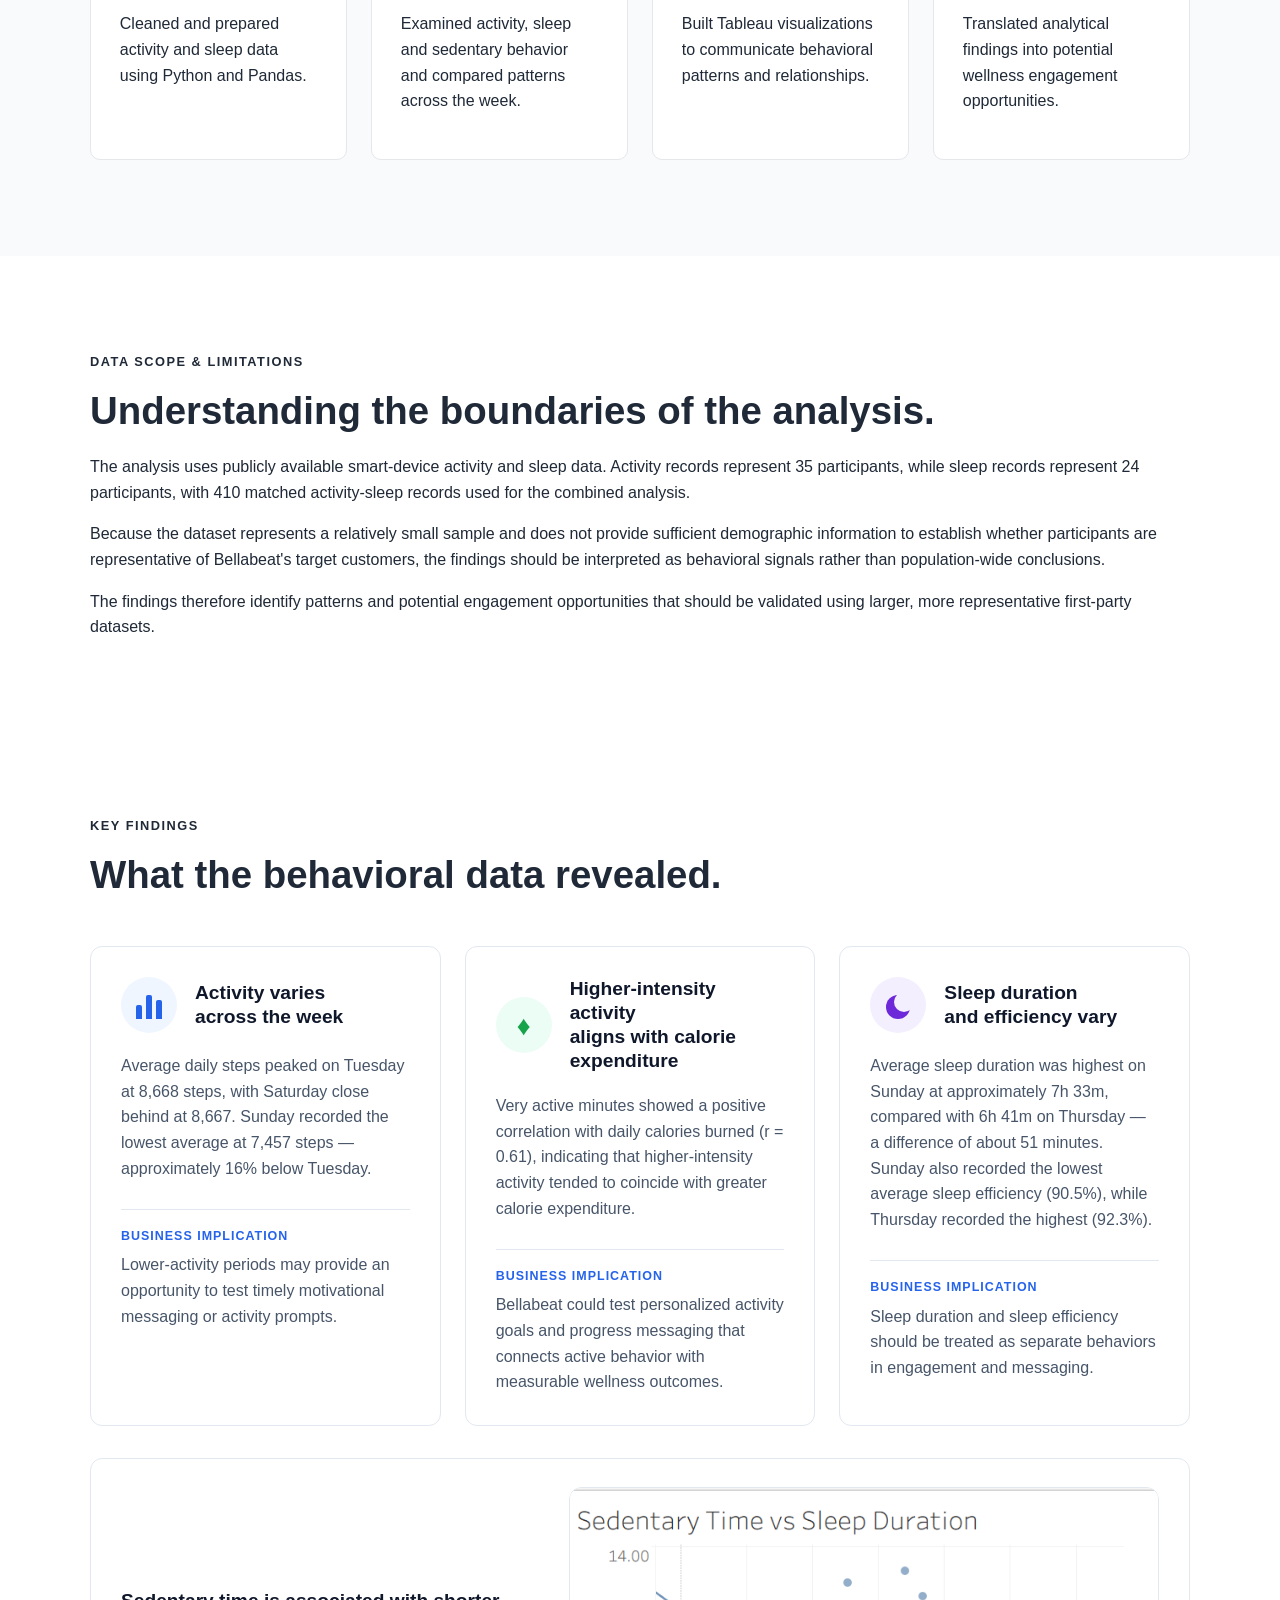
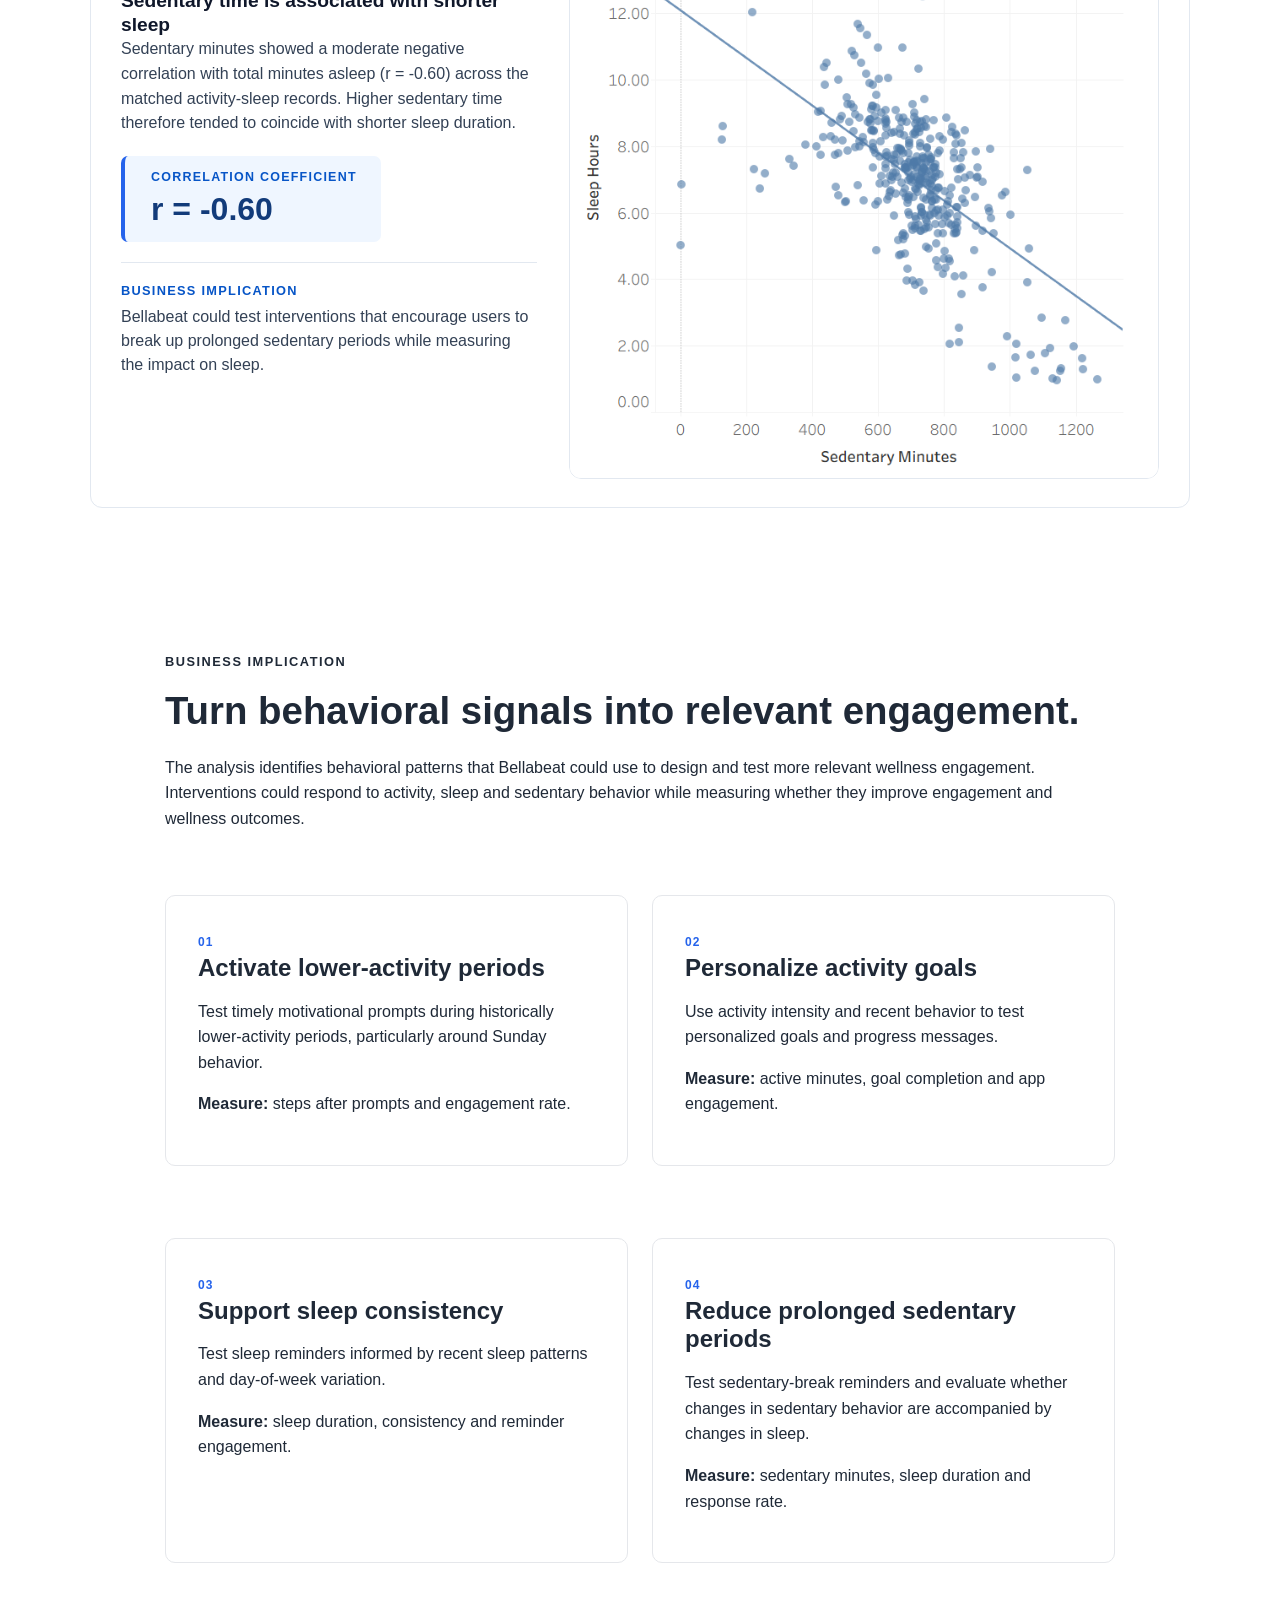
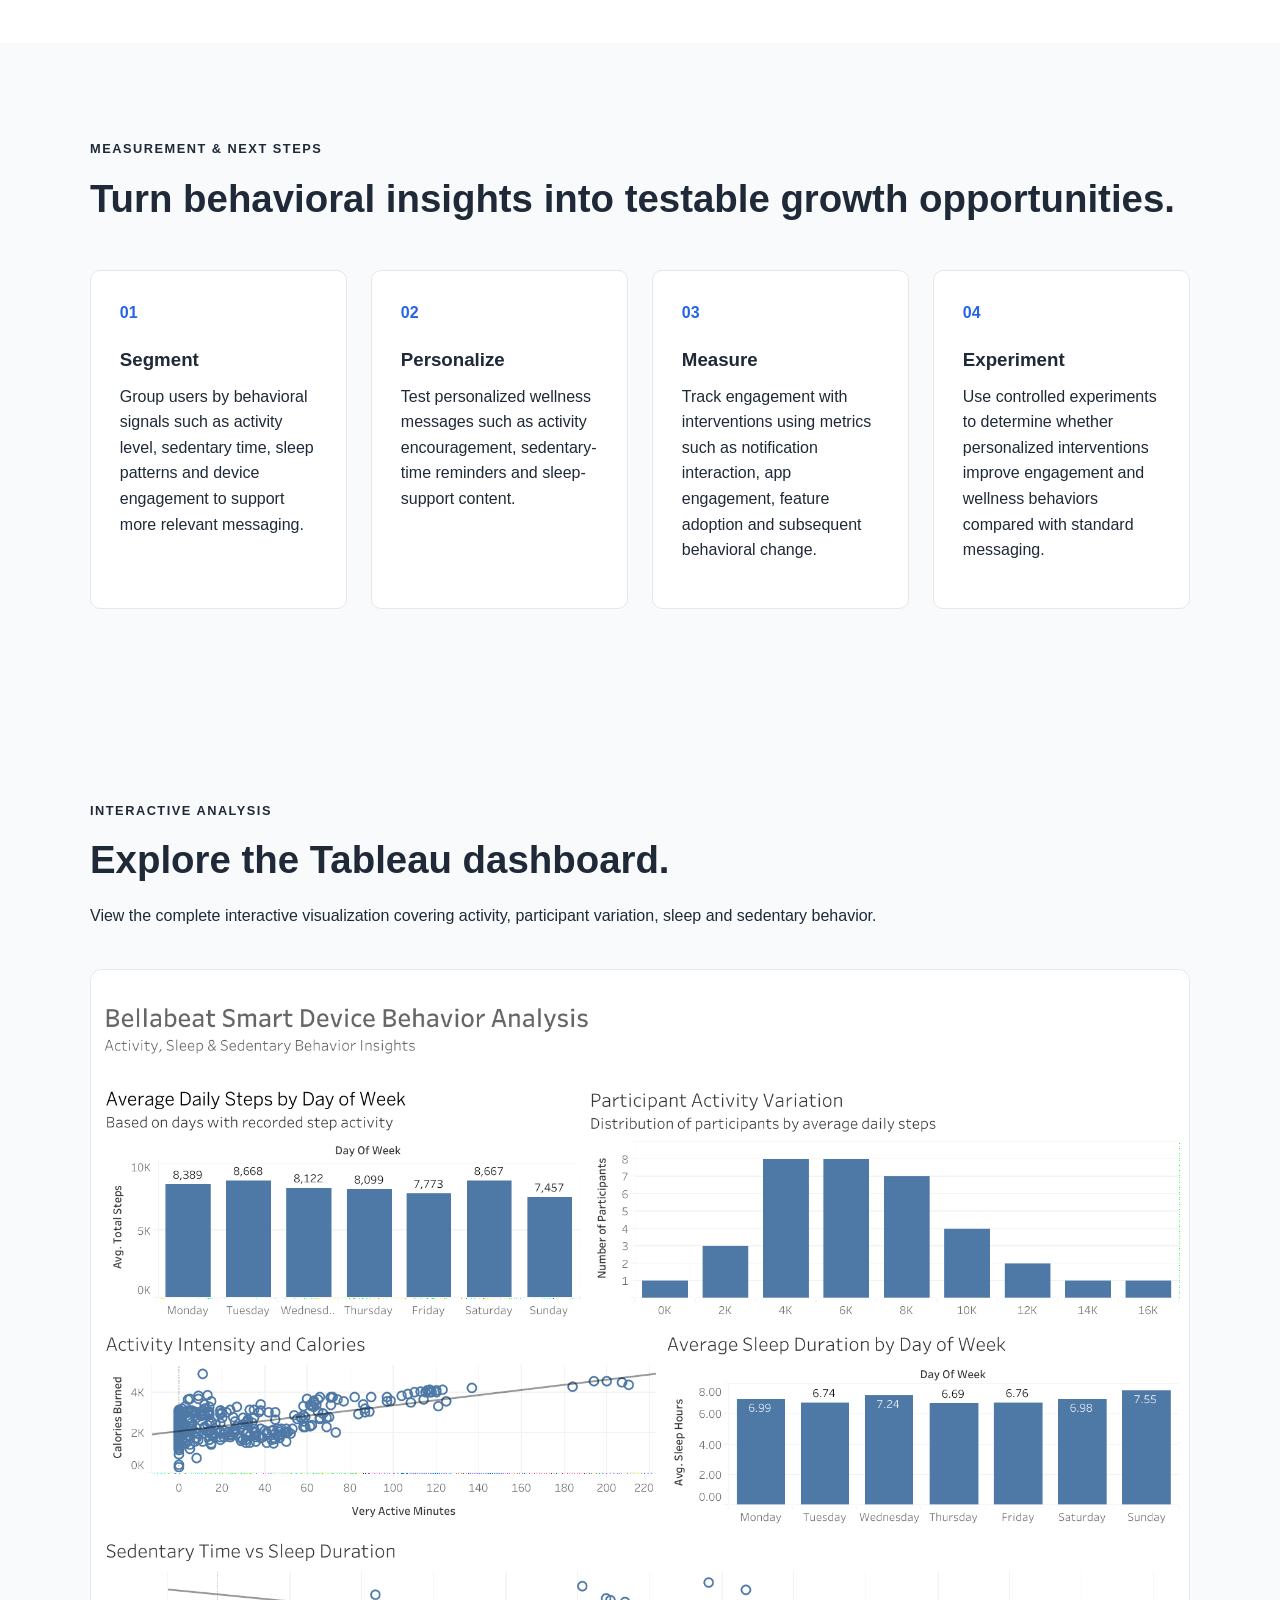
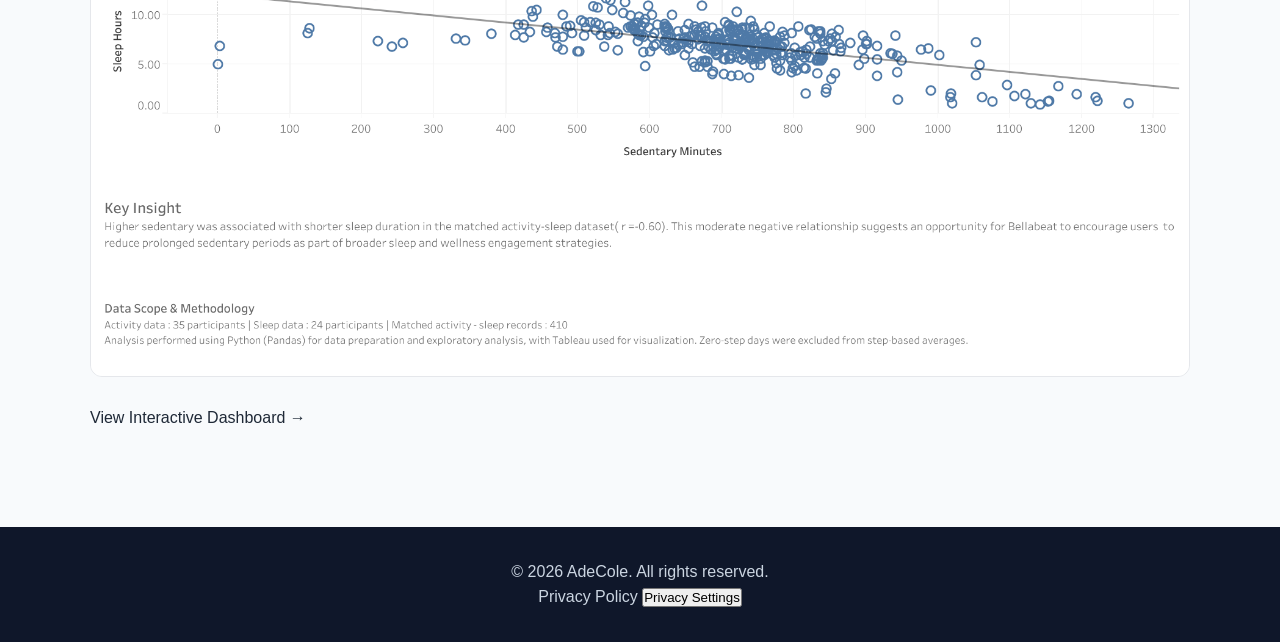
==== commit ec516339: "Separate Bellabeat sedentary finding into full-width card" ====
--- a/bellabeat-case-study.html
+++ b/bellabeat-case-study.html
@@ -348,6 +348,9 @@
 
 </article>
 
+</div> <!-- End services-grid -->
+
+<!-- Separate sedentary-time analysis card -->
 <article class="bellabeat-sedentary-card">
 
     <div class="bellabeat-sedentary-content">
@@ -388,7 +391,9 @@
 
 </article>
 
-        </section>
+</div> <!-- End section-container -->
+
+</section>
 
 
         <!-- Business Recommendation -->
--- a/style.css
+++ b/style.css
@@ -3050,12 +3050,13 @@
    ========================================= */
 
 .bellabeat-sedentary-card {
-    
-    display: block;
+    display: grid;
+    grid-template-columns: 0.95fr 1.35fr;
     gap: 32px;
     align-items: center;
-    
+
     width: 100%;
+    margin-top: 2rem;
     padding: 28px 30px;
 
     background: #ffffff;
